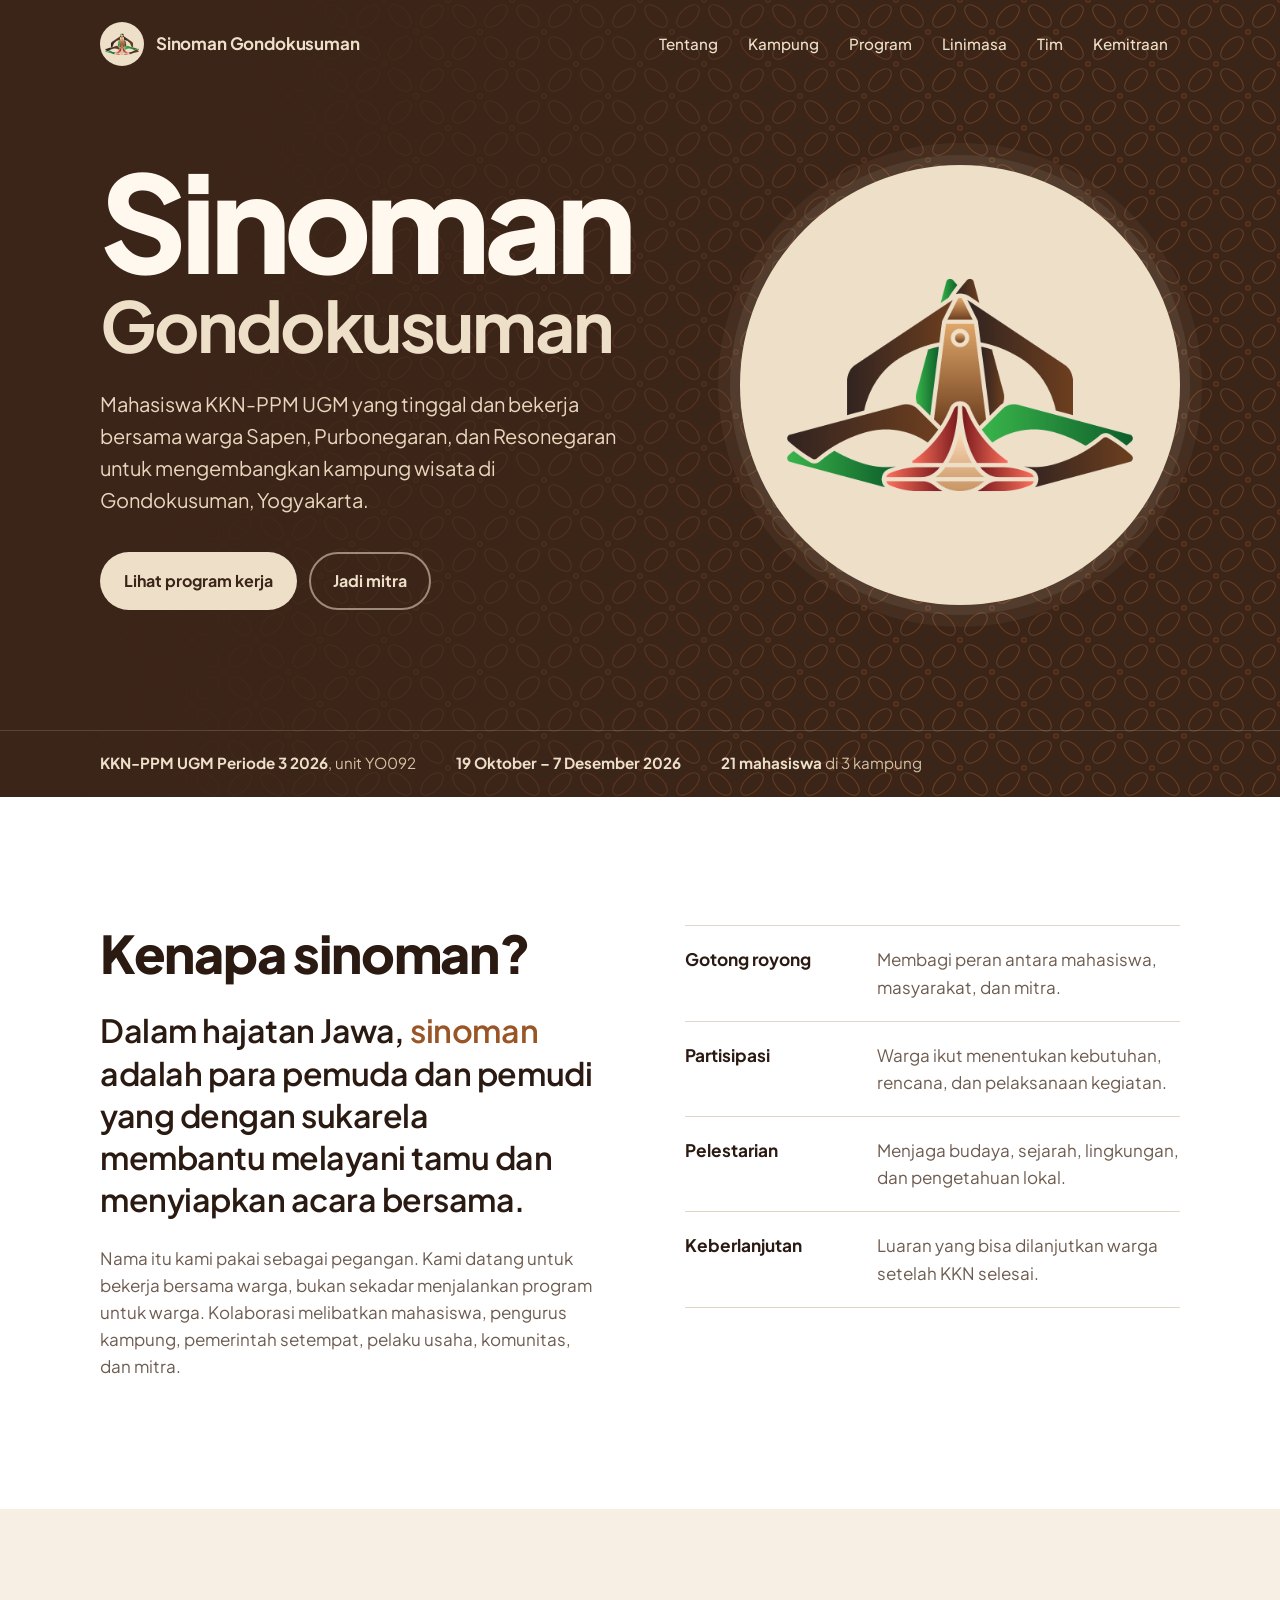
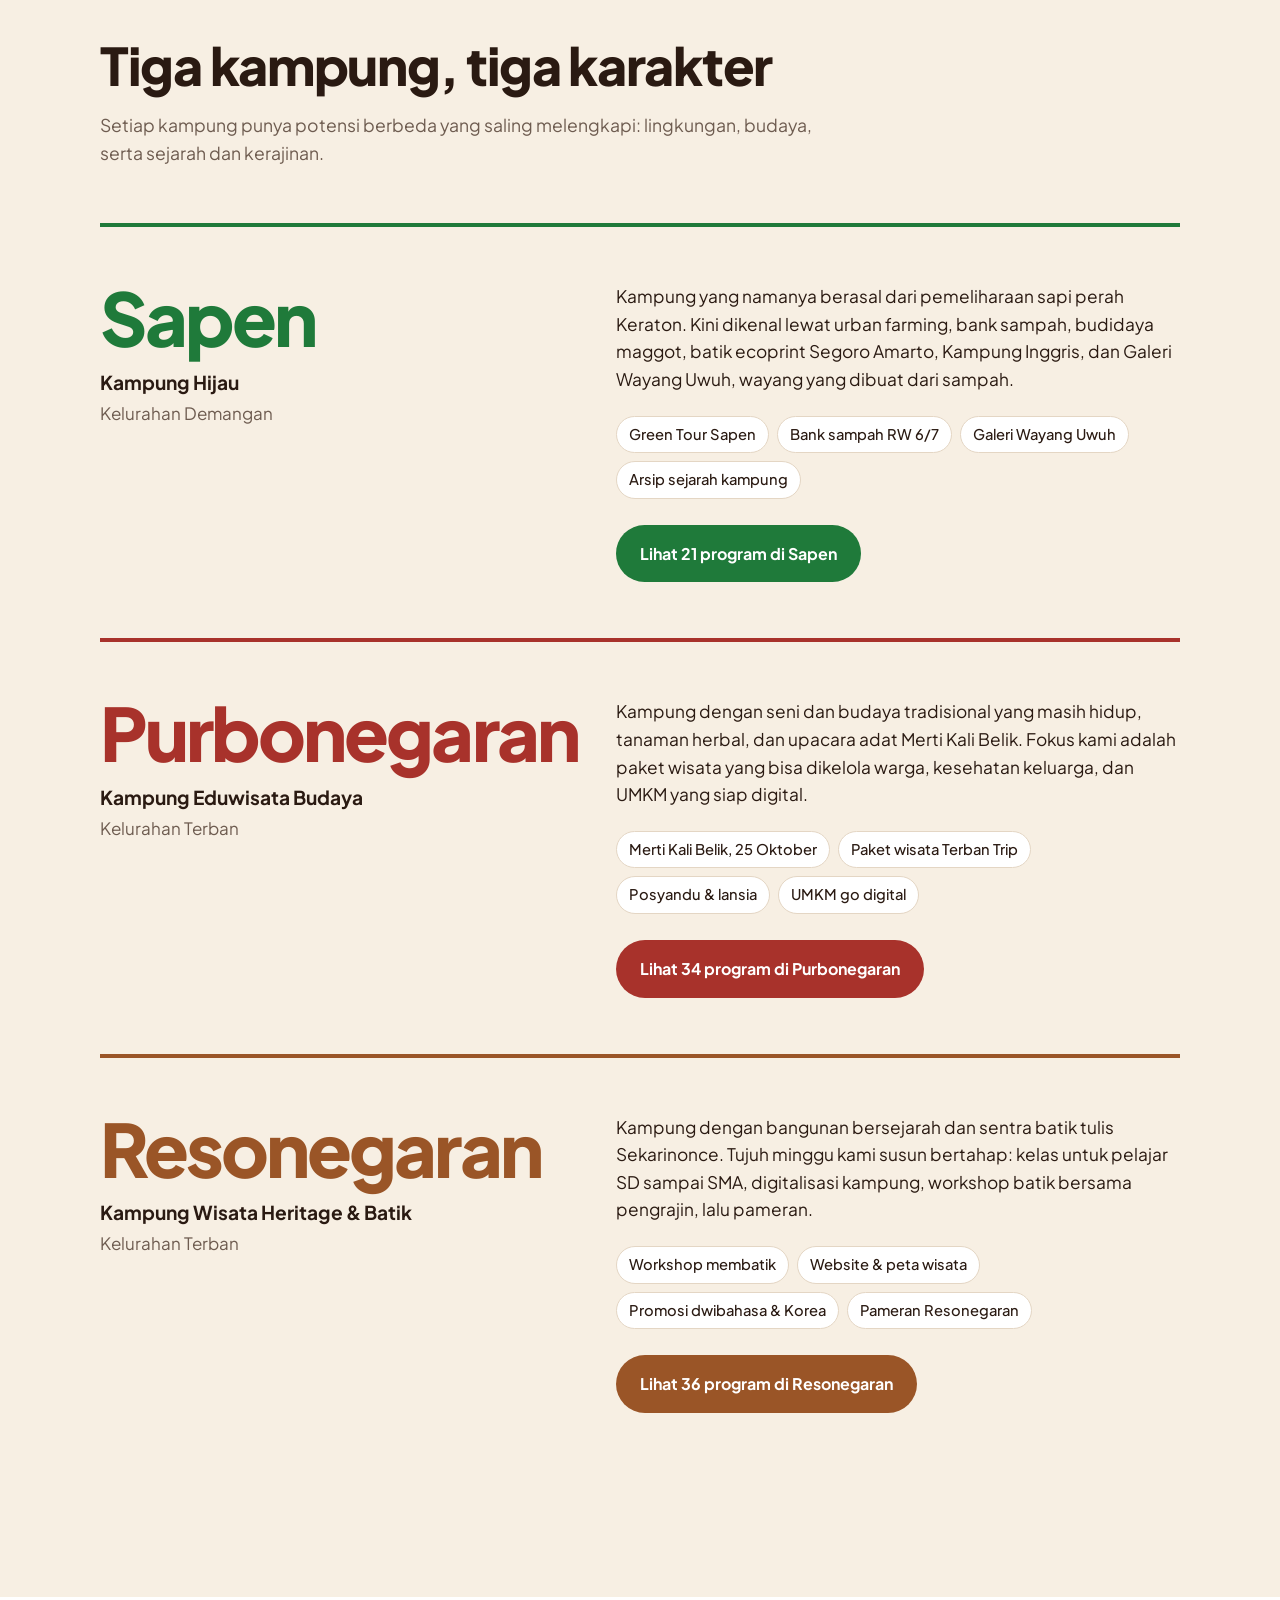
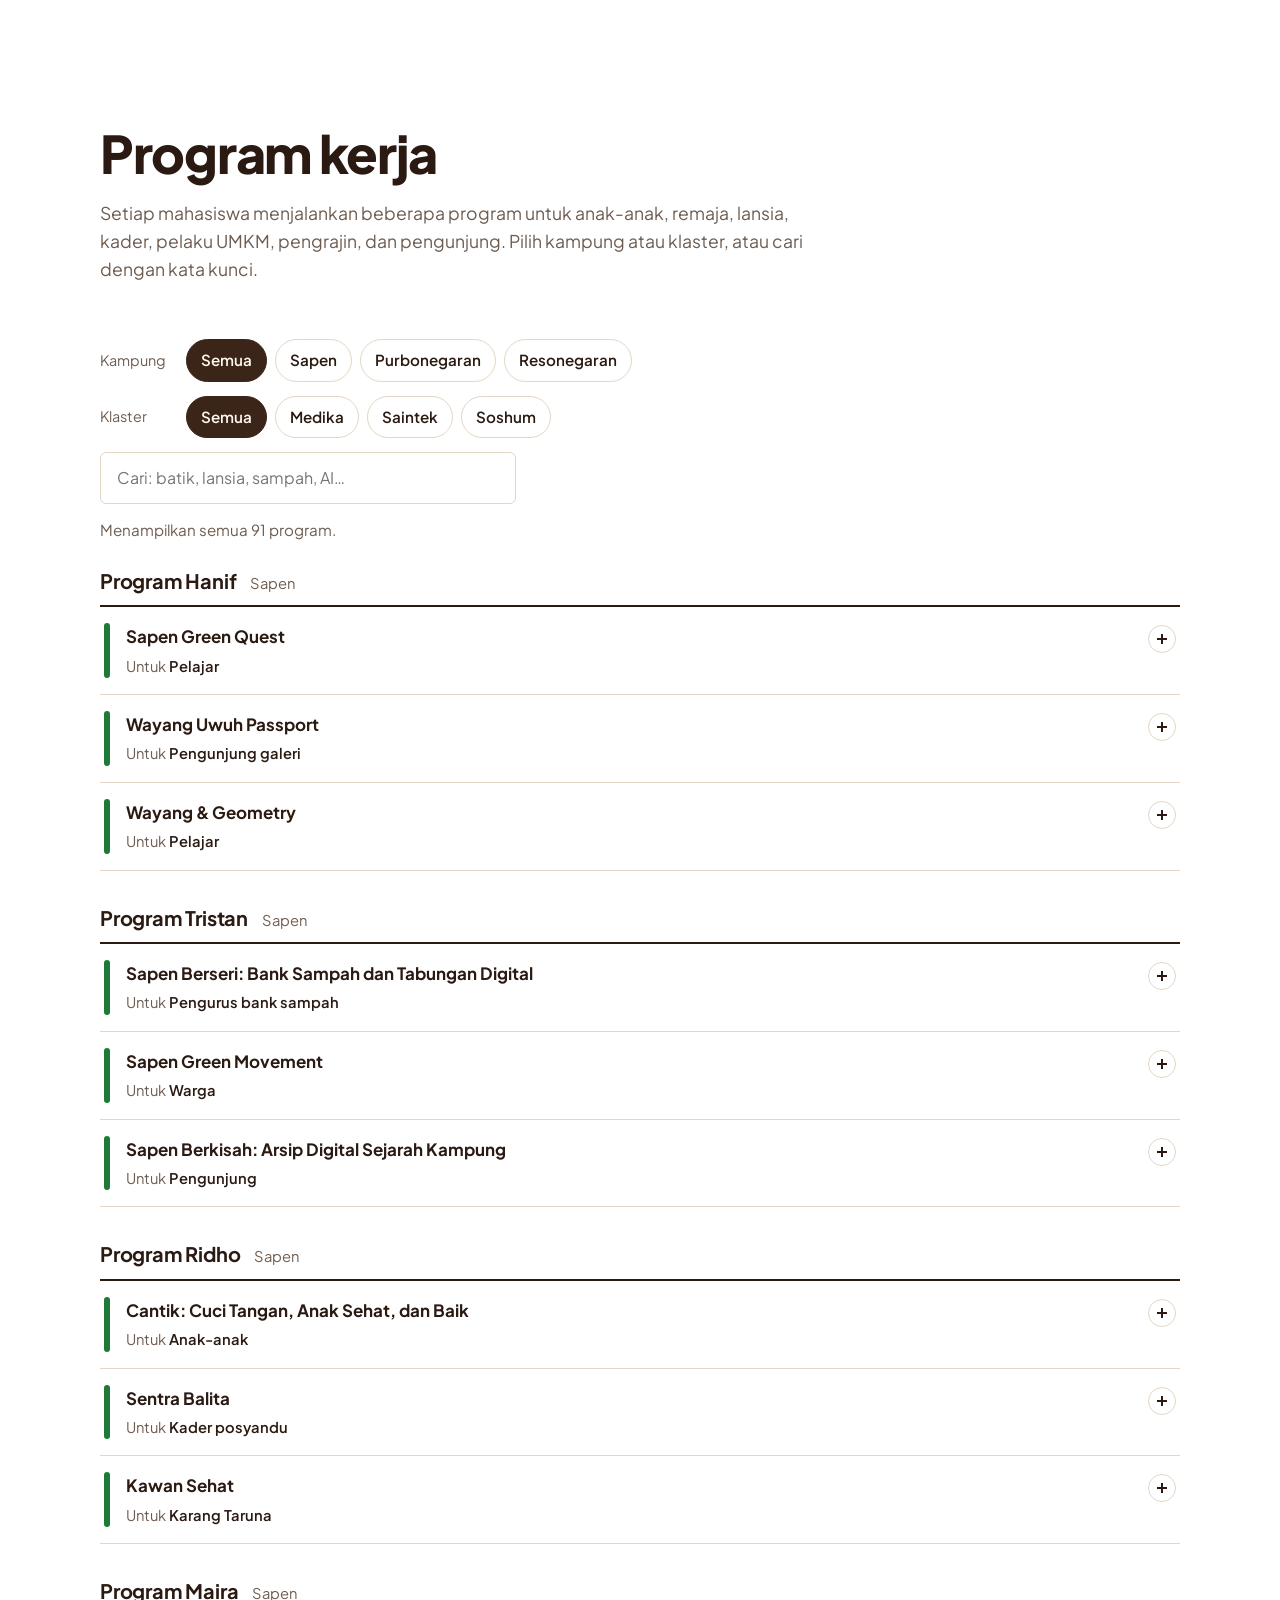
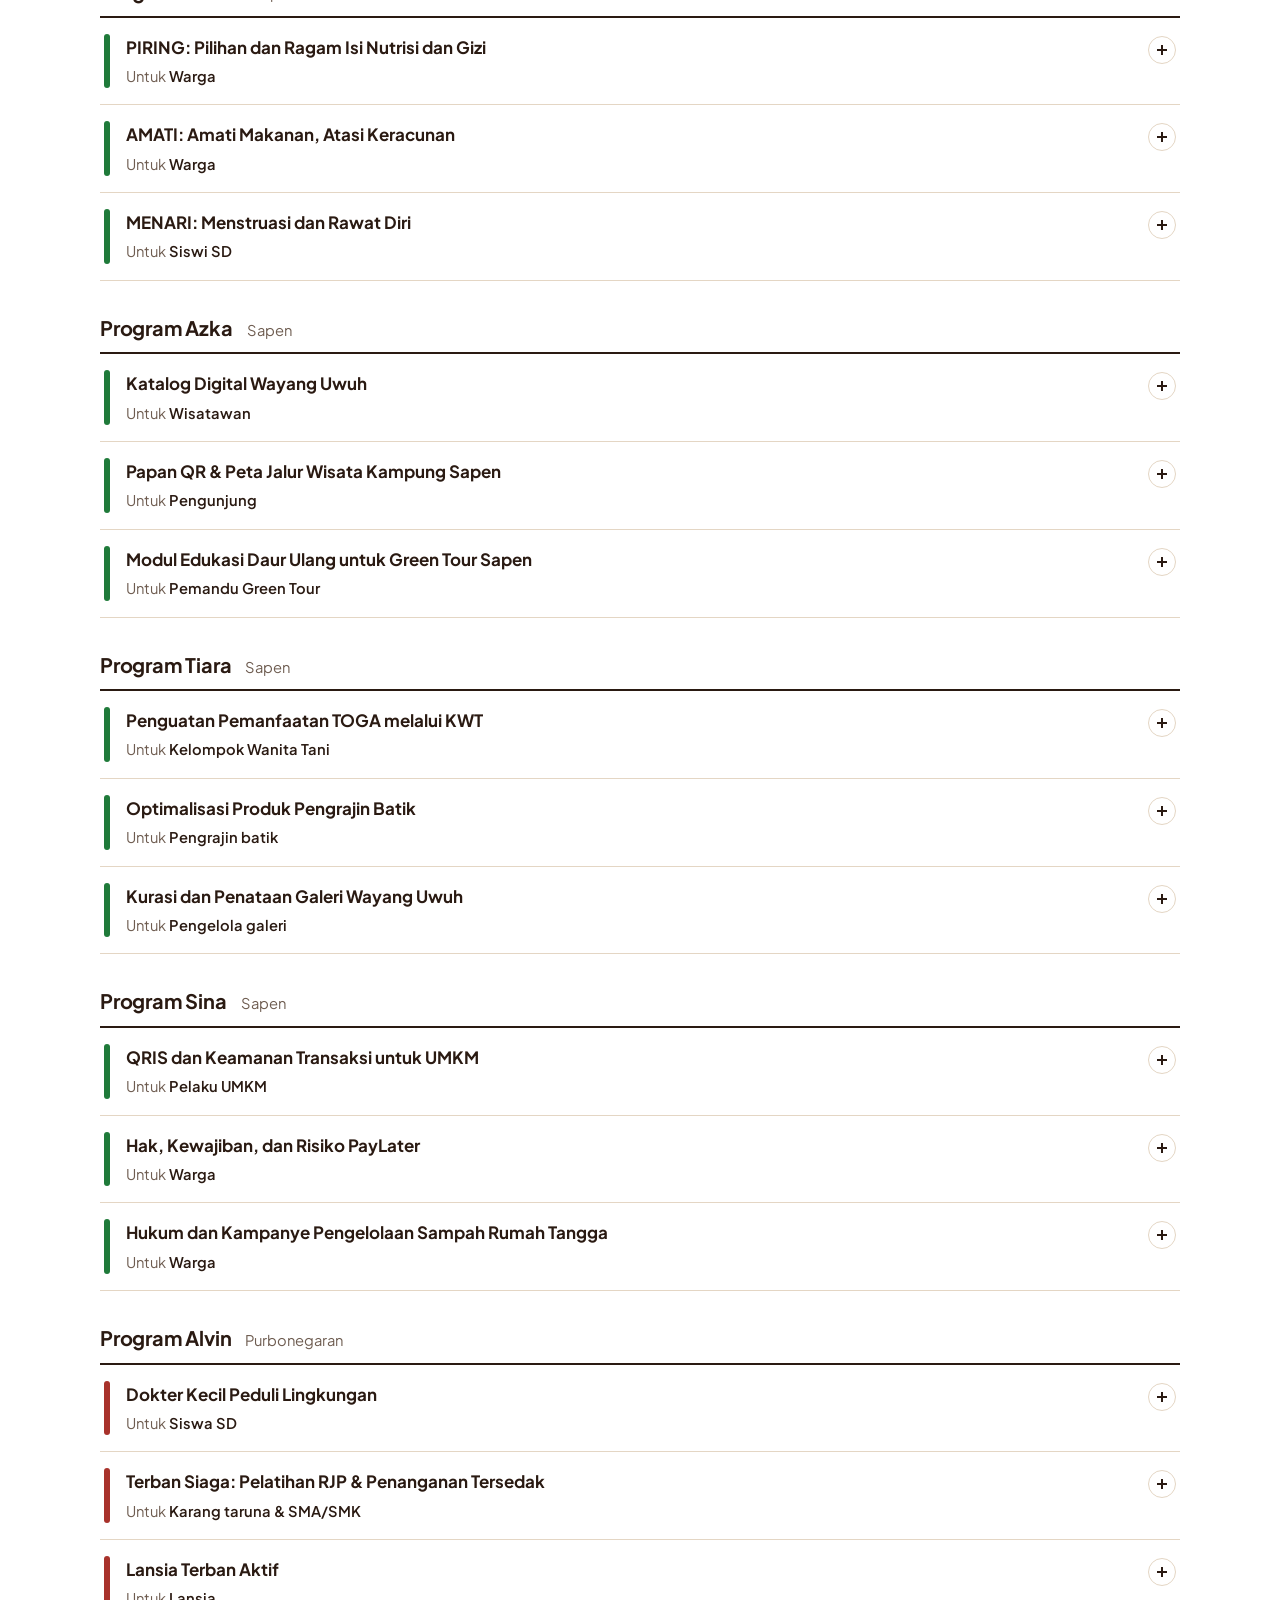
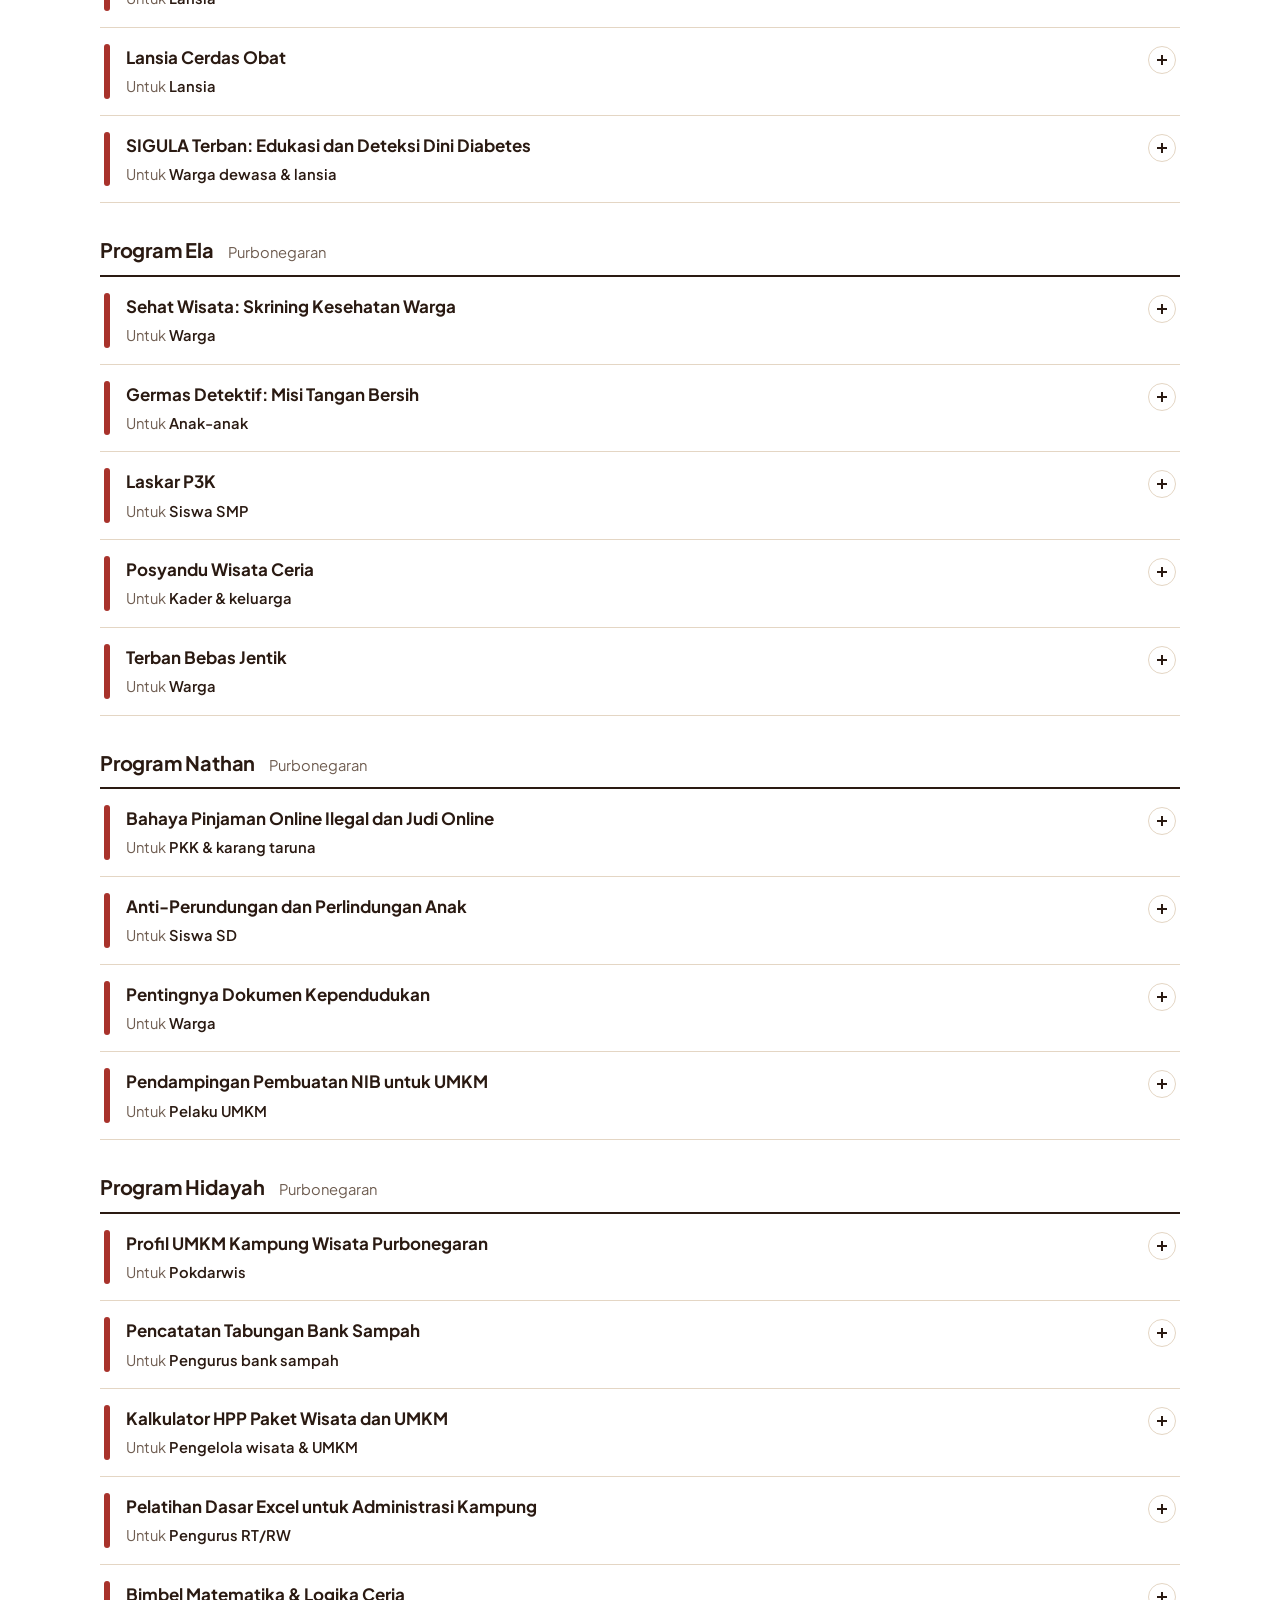
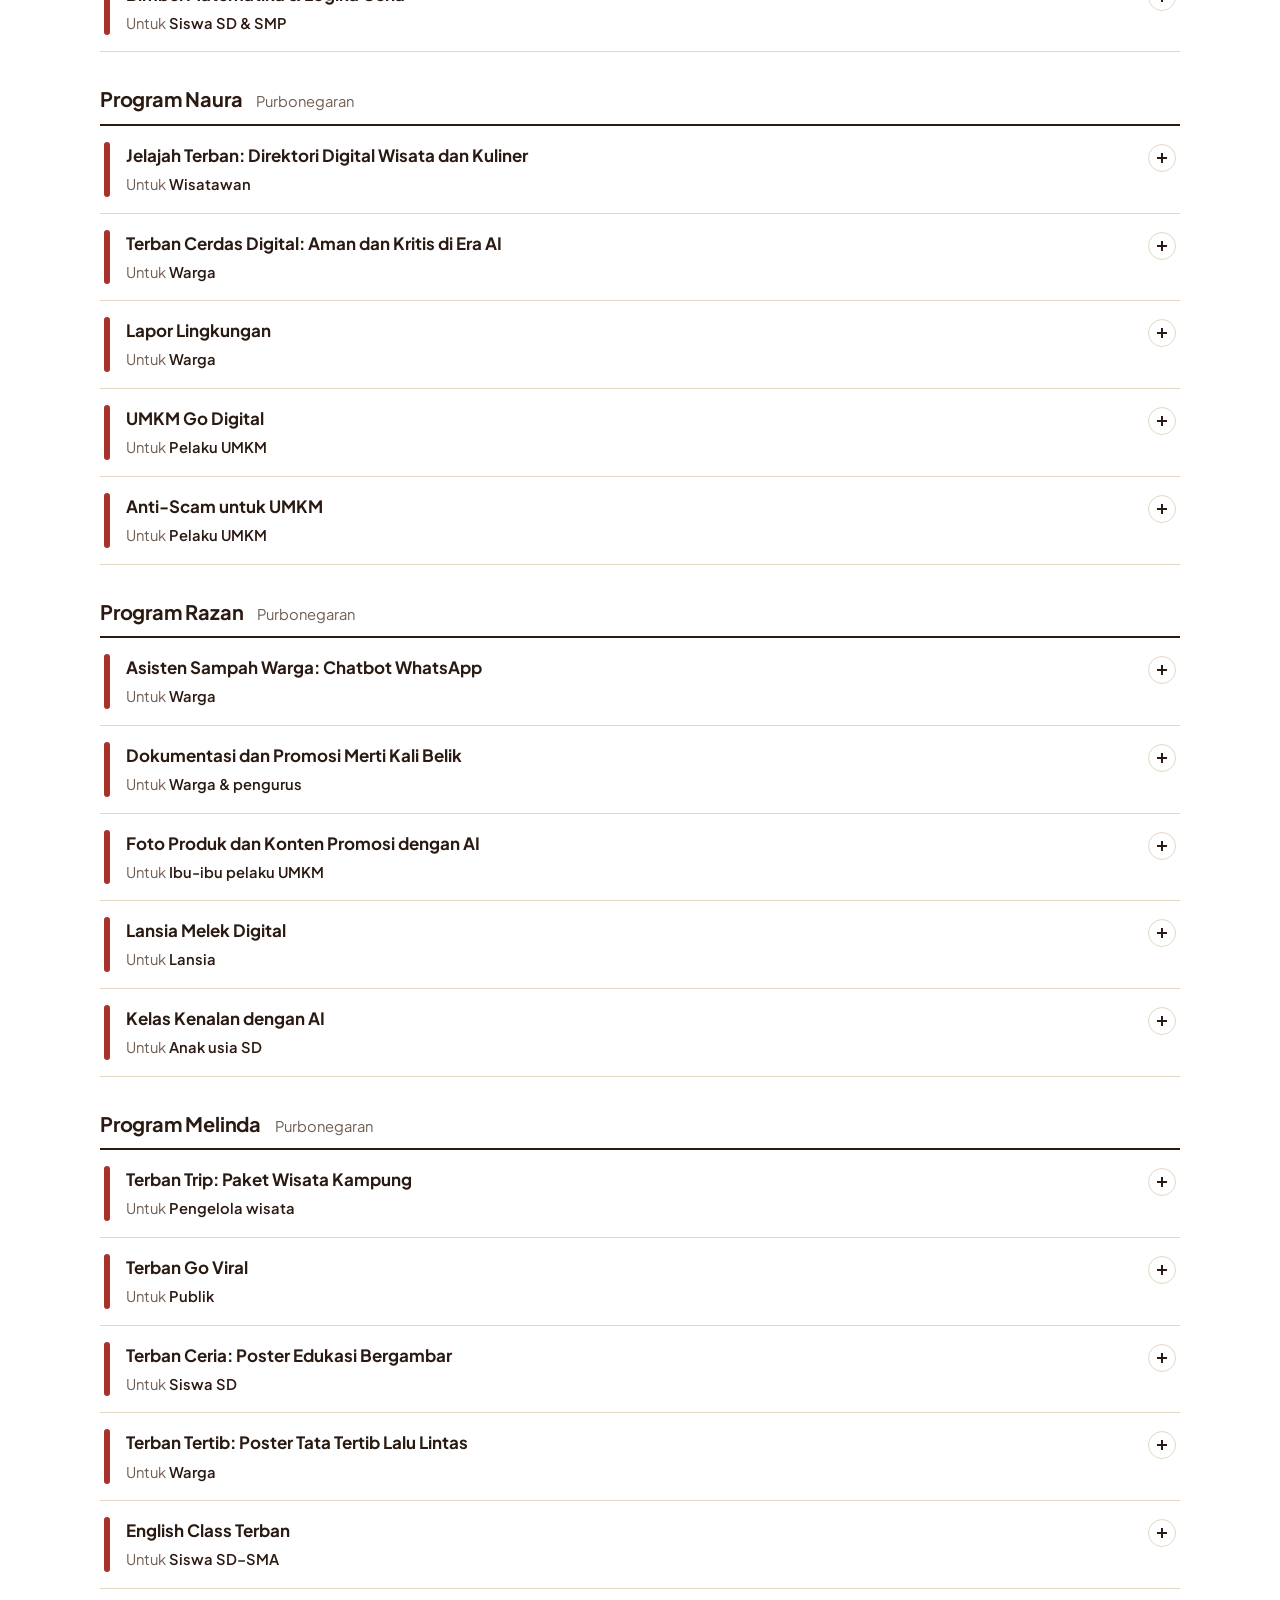
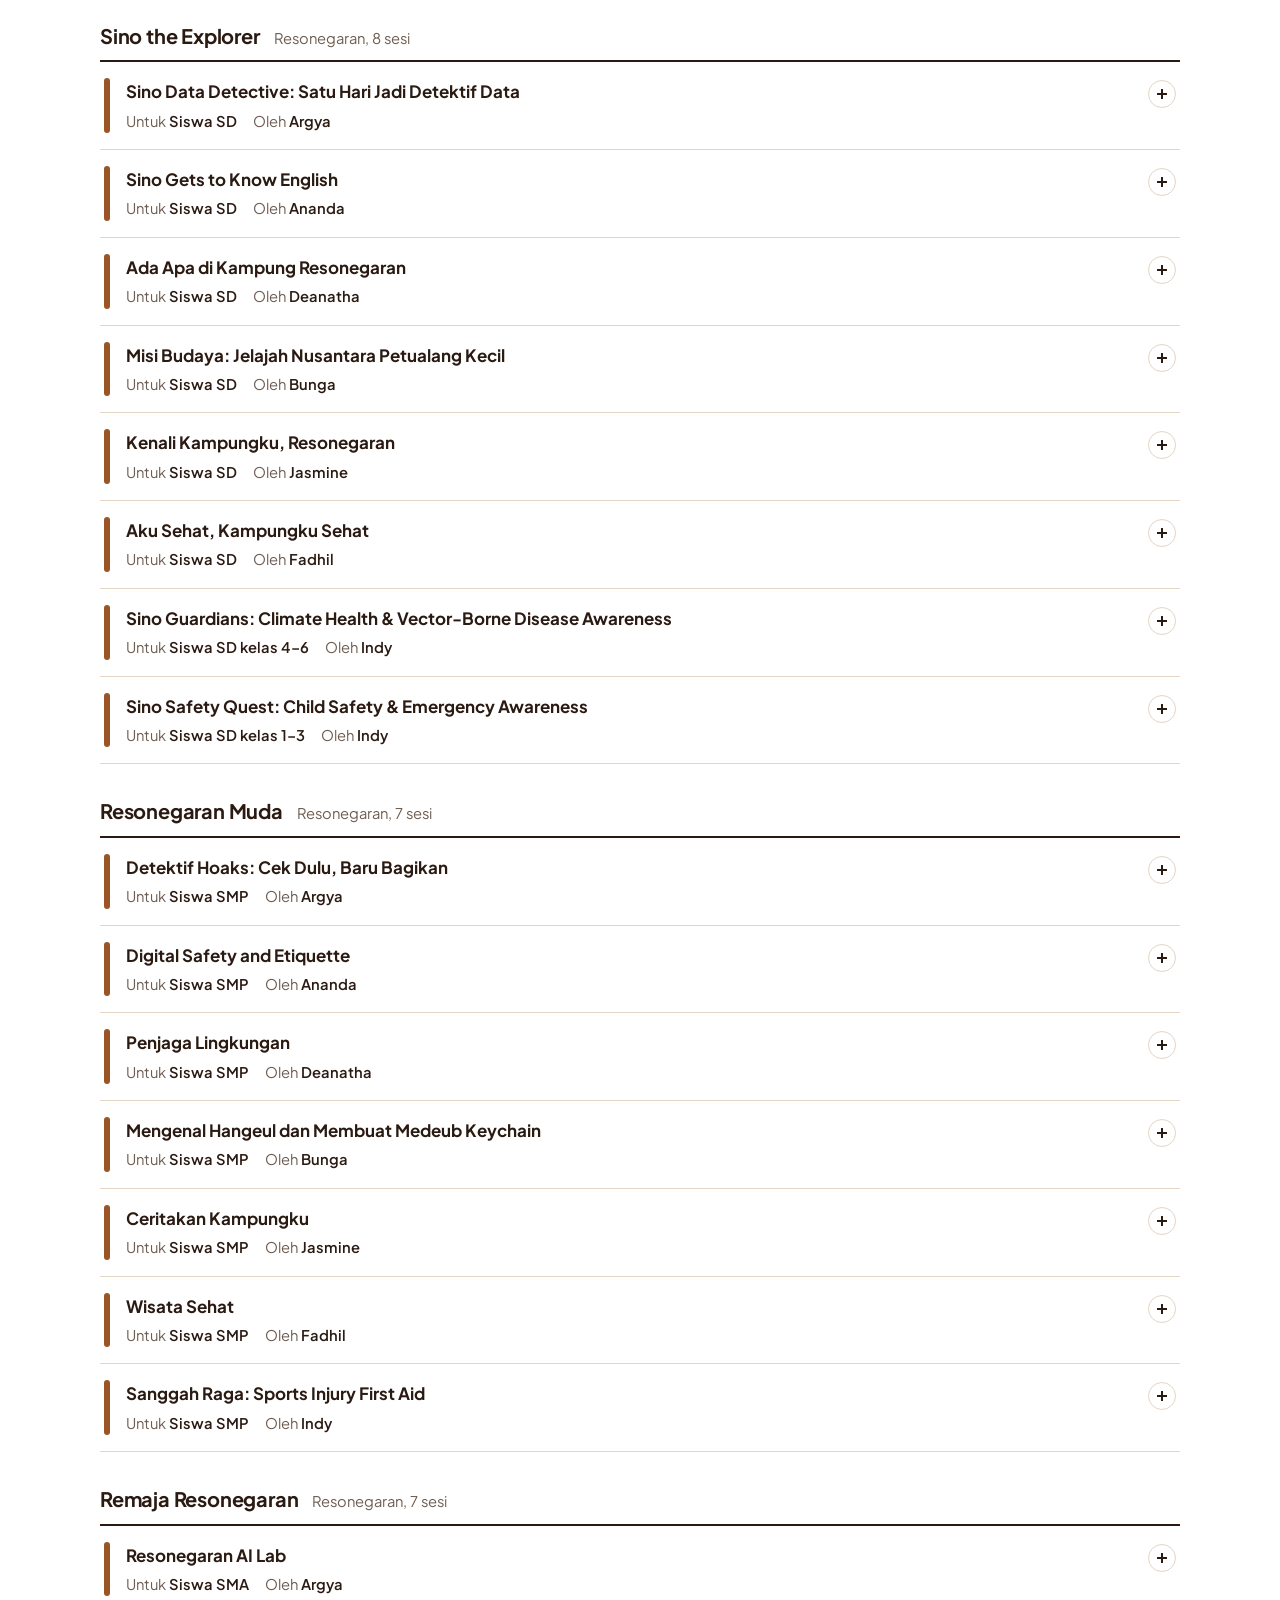
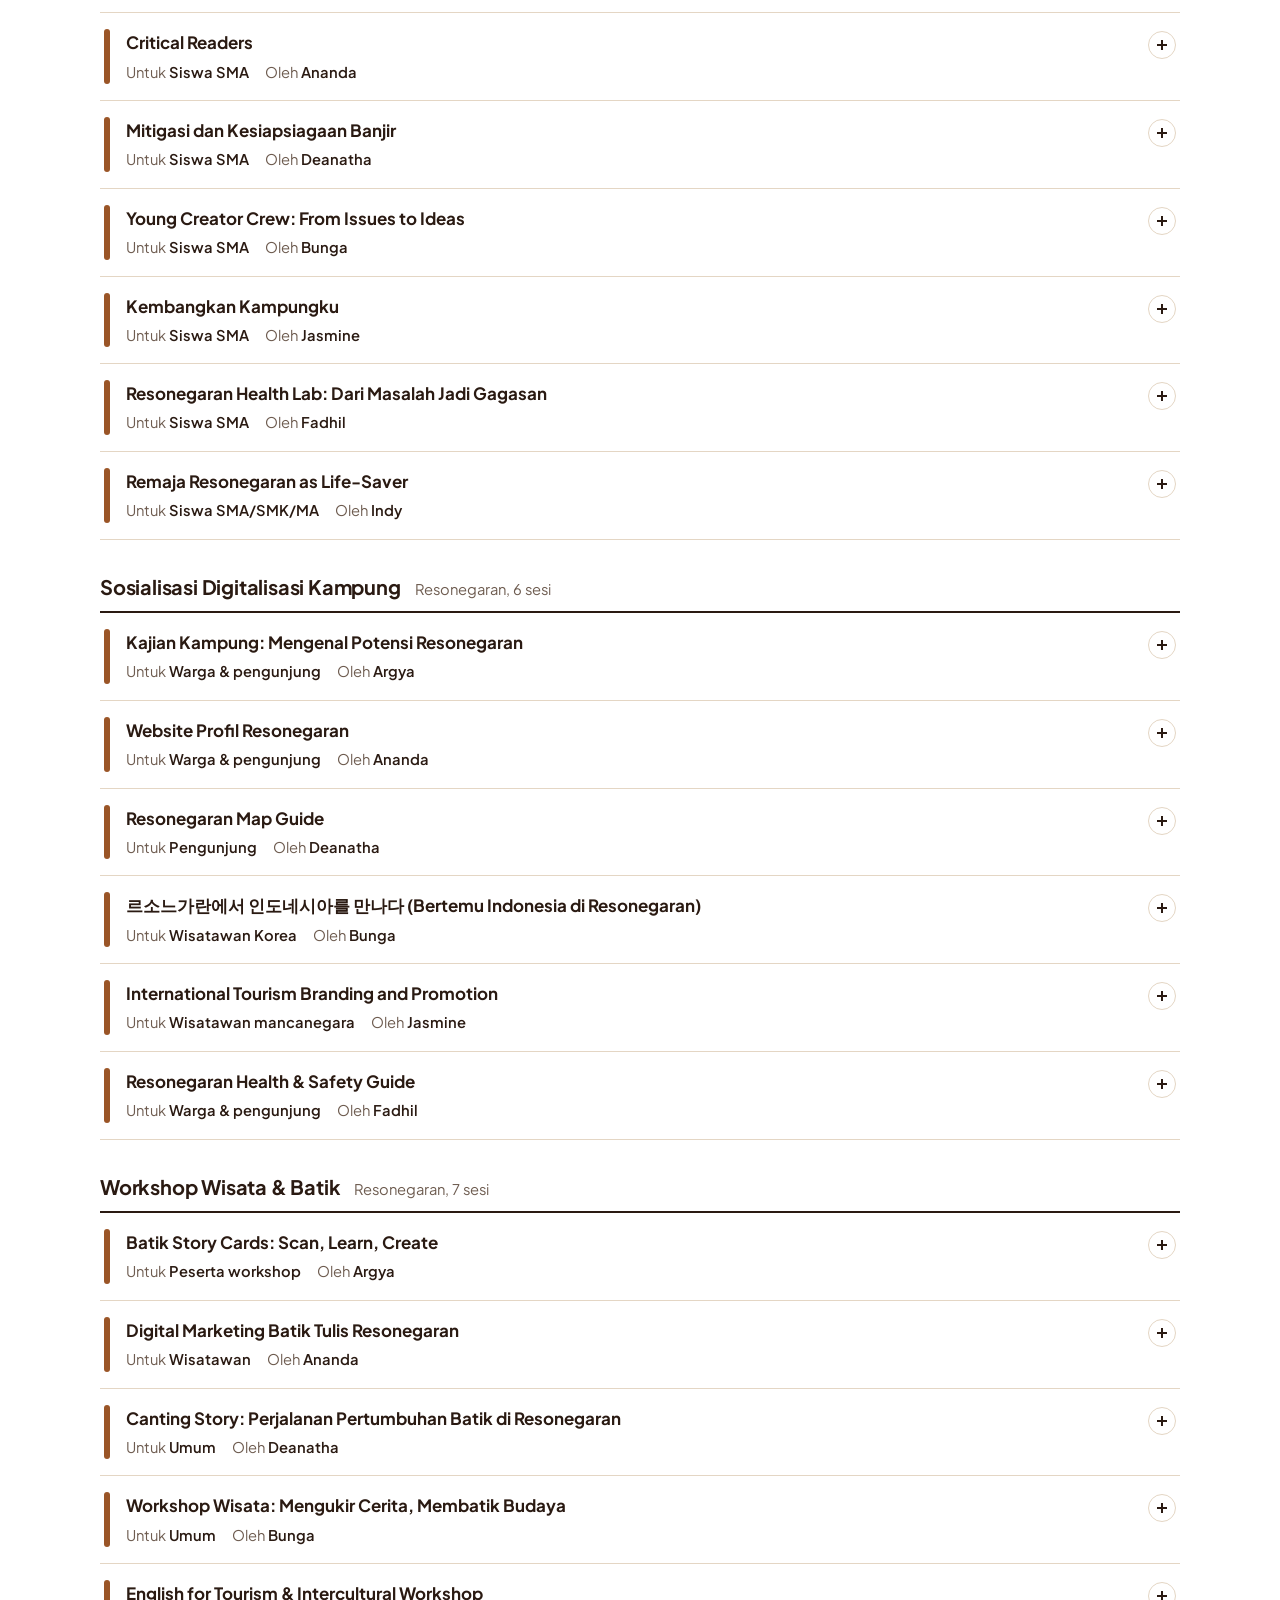
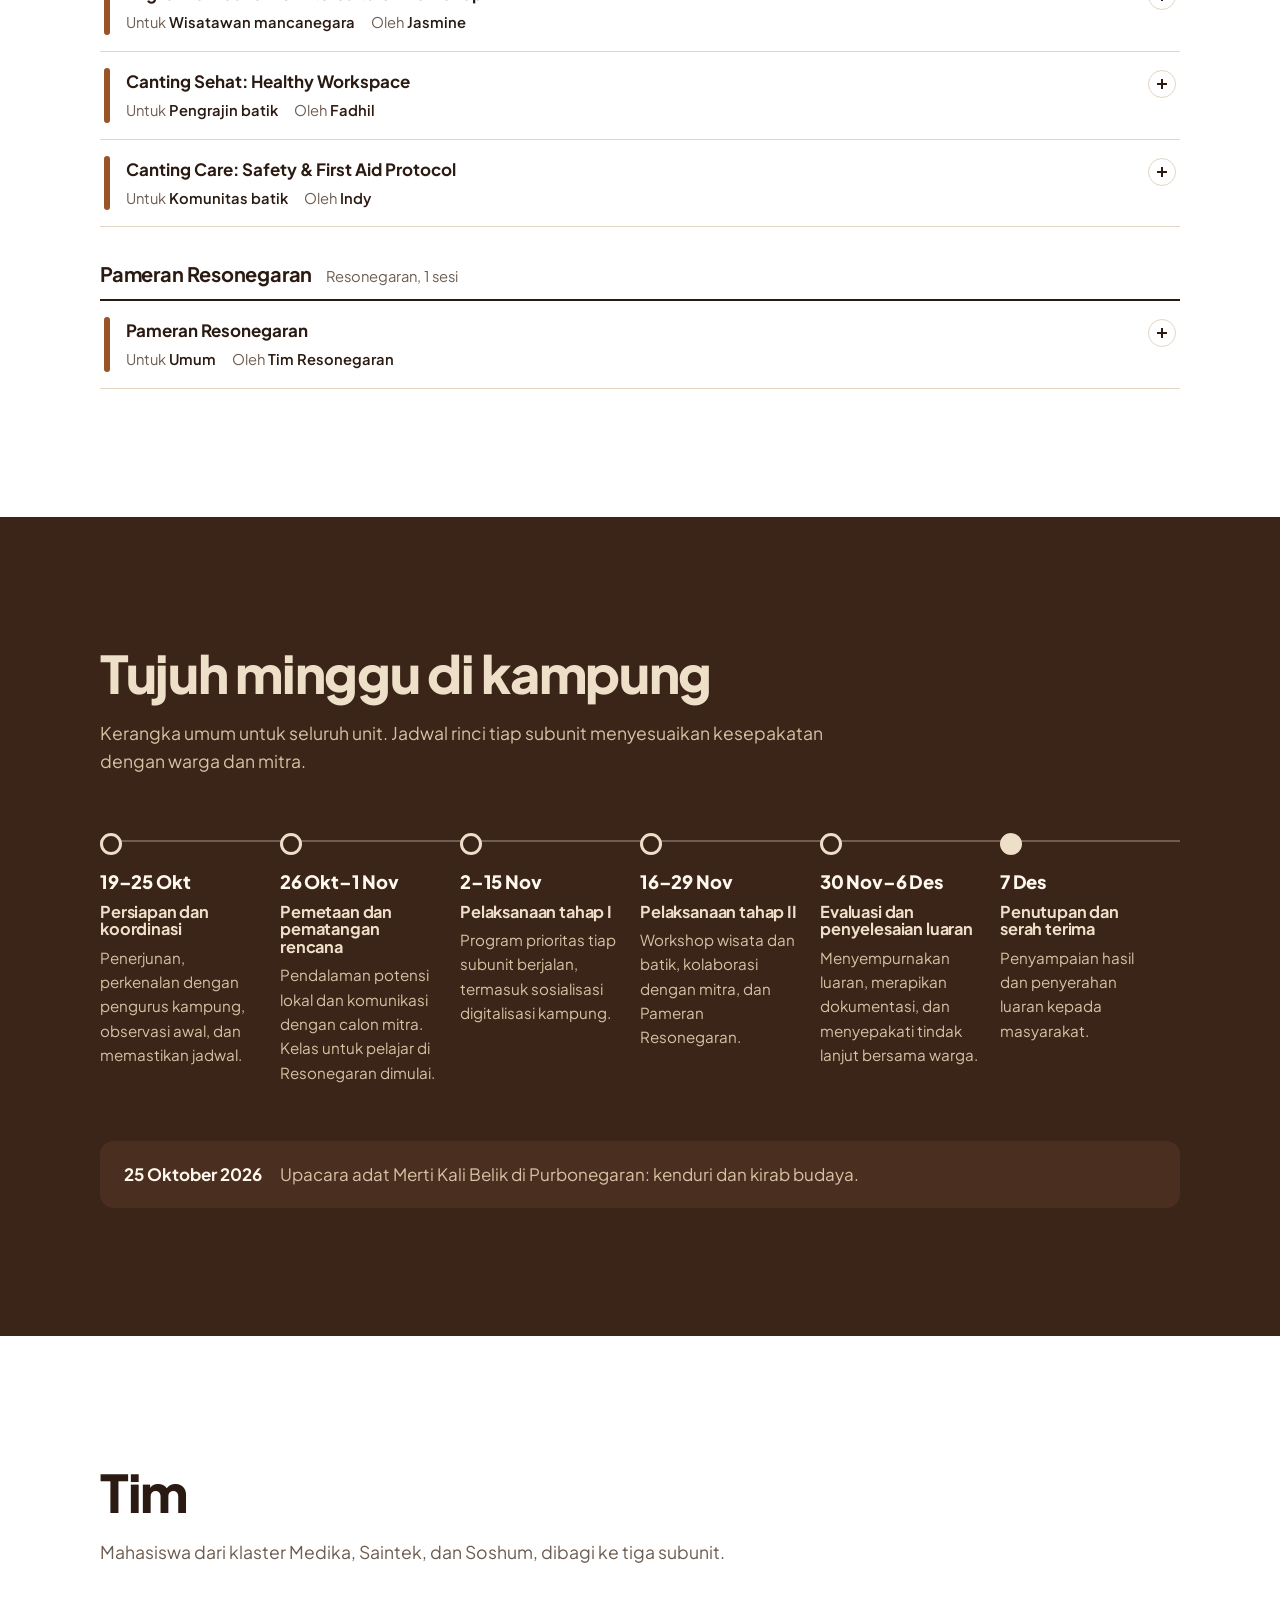
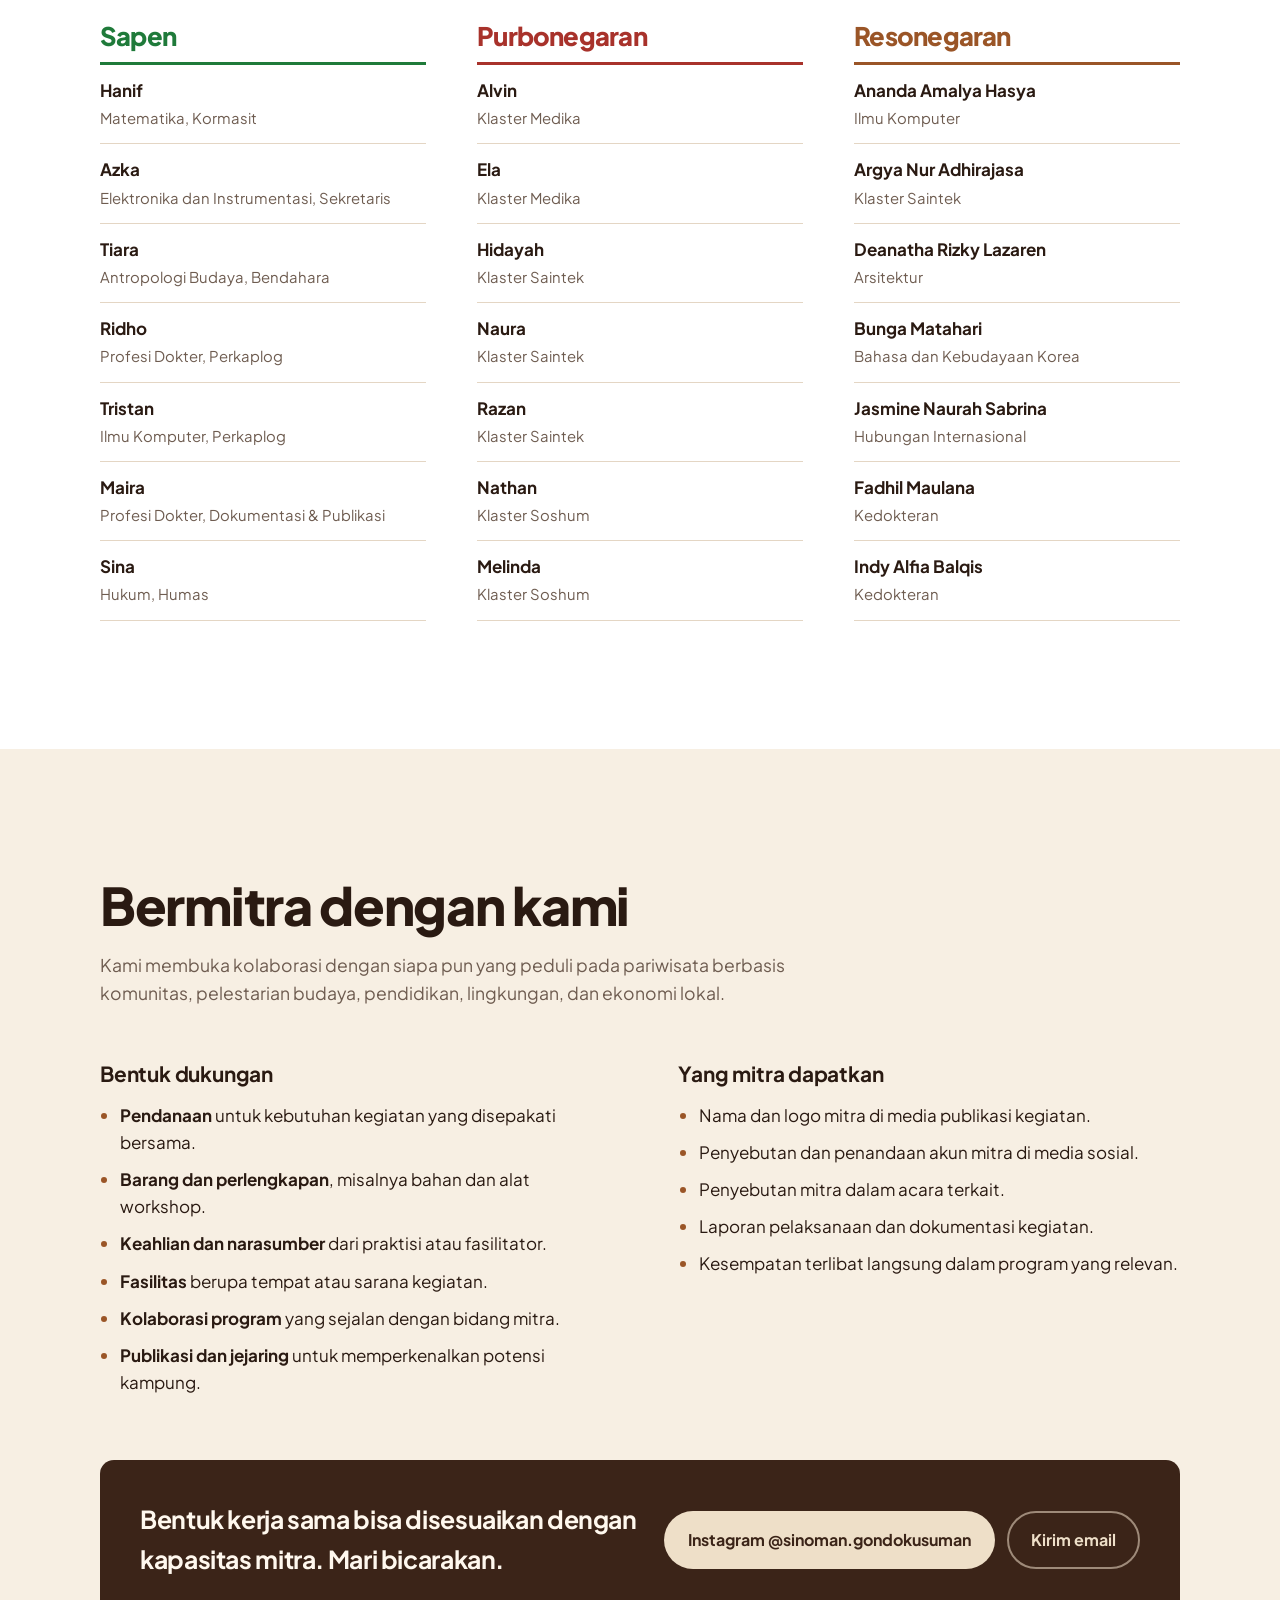
==== site/index.html @ 5da4a214 "Add Sinoman Gondokusuman website with GitHub Pages deploy Single-page site for KKN-PPM UGM Periode 3" ====
<!doctype html>
<html lang="id">
<head>
<meta charset="utf-8">
<meta name="viewport" content="width=device-width, initial-scale=1">
<title>Sinoman Gondokusuman</title>
<meta name="description" content="KKN-PPM UGM Periode 3 2026 (YO092) bersama warga Sapen, Purbonegaran, dan Resonegaran, Gondokusuman, Yogyakarta.">
<link rel="icon" type="image/png" href="assets/logo-mark.png">
<link rel="preconnect" href="https://fonts.googleapis.com">
<link rel="preconnect" href="https://fonts.gstatic.com" crossorigin>
<link href="https://fonts.googleapis.com/css2?family=Plus+Jakarta+Sans:ital,wght@0,400;0,500;0,600;0,700;0,800;1,400&display=swap" rel="stylesheet">
<style>
:root {
  --sogan: #3B2418;
  --sogan-2: #4A2F20;
  --tembaga: #9A5527;
  --daun: #1F7A3A;
  --sumba: #A8322B;
  --pasir: #EEDFC8;
  --pasir-2: #F7EFE3;
  --ink: #2A1A12;
  --muted: #6E5C50;
  --line: #E4D6C4;
  --page: #FFFFFF;

  --sapen: var(--daun);
  --purbonegaran: var(--sumba);
  --resonegaran: var(--tembaga);

  --wrap: 1160px;
  --gutter: clamp(16px, 4vw, 40px);
  --radius-sm: 6px;
  --radius-lg: 14px;
}

* { box-sizing: border-box; }
html { scroll-behavior: smooth; }
@media (prefers-reduced-motion: reduce) { html { scroll-behavior: auto; } }

body {
  margin: 0;
  background: var(--page);
  color: var(--ink);
  font-family: "Plus Jakarta Sans", system-ui, sans-serif;
  font-size: 17px;
  line-height: 1.6;
  -webkit-font-smoothing: antialiased;
}

img { max-width: 100%; height: auto; display: block; }
a { color: inherit; }
:focus-visible { outline: 3px solid var(--tembaga); outline-offset: 3px; border-radius: 4px; }

.wrap { max-width: var(--wrap); margin: 0 auto; padding: 0 var(--gutter); }

h1, h2, h3 { line-height: 1.08; letter-spacing: -0.025em; margin: 0; }
h2 { font-size: clamp(2rem, 4.4vw, 3.25rem); font-weight: 800; }
h3 { font-size: 1.3rem; font-weight: 700; letter-spacing: -0.01em; }
p { margin: 0; }

.section { padding: clamp(72px, 10vw, 128px) 0; }
.section-head { display: grid; gap: 18px; max-width: 46rem; margin-bottom: clamp(36px, 5vw, 56px); }
.section-head p { color: var(--muted); font-size: 1.1rem; }

/* ---------------- Hero ---------------- */
.hero {
  position: relative;
  background: var(--sogan);
  color: var(--pasir);
  overflow: hidden;
}
.kawung {
  position: absolute; inset: 0; width: 100%; height: 100%;
  color: var(--tembaga);
  opacity: .5;
  pointer-events: none;
  -webkit-mask-image: linear-gradient(100deg, transparent 15%, #000 70%);
          mask-image: linear-gradient(100deg, transparent 15%, #000 70%);
}
.nav {
  position: relative; z-index: 2;
  display: flex; align-items: center; justify-content: space-between; gap: 24px;
  padding-top: 22px; padding-bottom: 22px;
}
.brand { display: flex; align-items: center; gap: 12px; text-decoration: none; font-weight: 700; letter-spacing: -0.01em; }
.brand .disc { width: 44px; height: 44px; border-radius: 50%; background: var(--pasir); display: grid; place-items: center; flex: none; }
.brand .disc img { width: 34px; }
.nav ul { display: flex; gap: 6px; list-style: none; margin: 0; padding: 0; }
.nav ul a {
  display: block; padding: 8px 12px; border-radius: 999px;
  text-decoration: none; font-size: .95rem; font-weight: 500; color: var(--pasir);
}
.nav ul a:hover { background: rgba(238, 223, 200, .12); }

.hero-body {
  position: relative; z-index: 1;
  display: grid; grid-template-columns: 1.25fr 1fr; align-items: center; gap: 40px;
  padding-top: clamp(32px, 6vw, 72px); padding-bottom: clamp(72px, 10vw, 120px);
}
.hero h1 {
  font-size: clamp(3.4rem, 10.5vw, 8.6rem);
  font-weight: 800;
  letter-spacing: -0.045em;
  line-height: .9;
  color: #FFF8EE;
}
.hero h1 span { display: block; color: var(--pasir); font-weight: 700; font-size: .52em; letter-spacing: -0.035em; margin-top: .18em; }
.hero-lede { margin-top: 32px; max-width: 34rem; font-size: clamp(1.08rem, 1.6vw, 1.25rem); color: #E8D6BD; }
.hero-actions { display: flex; flex-wrap: wrap; gap: 12px; margin-top: 36px; }
.hero-mark {
  justify-self: end; width: min(100%, 440px); aspect-ratio: 1; border-radius: 50%;
  background: var(--pasir); display: grid; place-items: center;
  box-shadow: 0 0 0 10px rgba(238, 223, 200, .08), 0 0 0 22px rgba(238, 223, 200, .05);
}
.hero-mark img { width: 80%; }

.btn {
  display: inline-flex; align-items: center; justify-content: center;
  padding: 14px 22px; border-radius: 999px; border: 2px solid transparent;
  font: inherit; font-weight: 700; font-size: 1rem; text-decoration: none; cursor: pointer;
}
.btn-solid { background: var(--pasir); color: var(--sogan); }
.btn-solid:hover { background: #FFF8EE; }
.btn-ghost { border-color: rgba(238, 223, 200, .55); color: var(--pasir); }
.btn-ghost:hover { border-color: var(--pasir); }

.hero-foot {
  position: relative; z-index: 1;
  border-top: 1px solid rgba(238, 223, 200, .18);
}
.hero-foot .wrap { display: flex; flex-wrap: wrap; gap: 8px 40px; padding-top: 20px; padding-bottom: 22px; font-size: .95rem; color: #D6C1A4; }
.hero-foot strong { color: var(--pasir); font-weight: 700; }

@media (prefers-reduced-motion: no-preference) {
  .kawung { animation: kawung-in 1.6s ease-out both; }
  .hero h1, .hero-lede, .hero-actions { animation: rise .9s cubic-bezier(.2,.7,.2,1) both; }
  .hero-lede { animation-delay: .12s; }
  .hero-actions { animation-delay: .22s; }
  .hero-mark { animation: rise 1.1s .15s cubic-bezier(.2,.7,.2,1) both; }
}
@keyframes kawung-in { from { opacity: 0; } to { opacity: .5; } }
@keyframes rise { from { opacity: 0; transform: translateY(18px); } to { opacity: 1; transform: none; } }

/* ---------------- Sinoman ---------------- */
.sinoman { display: grid; grid-template-columns: 1fr 1fr; gap: clamp(40px, 7vw, 96px); align-items: start; }
.sinoman blockquote {
  margin: 0;
  font-size: clamp(1.45rem, 2.6vw, 2rem); line-height: 1.32; font-weight: 600; letter-spacing: -0.015em;
}
.sinoman blockquote em { font-style: normal; color: var(--tembaga); }
.sinoman .note { margin-top: 24px; color: var(--muted); max-width: 36rem; }
.values { list-style: none; margin: 0; padding: 0; display: grid; gap: 0; border-top: 1px solid var(--line); }
.values li { display: grid; grid-template-columns: 11rem 1fr; gap: 16px; padding: 20px 0; border-bottom: 1px solid var(--line); }
.values b { font-weight: 700; font-size: 1.08rem; }
.values span { color: var(--muted); }

/* ---------------- Kampung ---------------- */
.kampung-section { background: var(--pasir-2); }
.kampung { display: grid; gap: 0; }
.kampung article {
  --c: var(--tembaga);
  display: grid; grid-template-columns: minmax(0, 1fr) minmax(0, 1.25fr); gap: clamp(24px, 5vw, 72px);
  padding: clamp(36px, 5vw, 56px) 0;
  border-top: 4px solid var(--c);
}
.kampung article[data-s="sapen"] { --c: var(--sapen); }
.kampung article[data-s="purbonegaran"] { --c: var(--purbonegaran); }
.kampung article[data-s="resonegaran"] { --c: var(--resonegaran); }
.kampung h3 { font-size: clamp(2.6rem, 6vw, 4.6rem); font-weight: 800; letter-spacing: -0.04em; color: var(--c); line-height: .95; }
.kampung .theme { margin-top: 14px; font-size: 1.2rem; font-weight: 700; }
.kampung .where { color: var(--muted); margin-top: 2px; }
.kampung .lead { font-size: 1.08rem; }
.focus { display: flex; flex-wrap: wrap; gap: 8px; list-style: none; margin: 22px 0 0; padding: 0; }
.focus li { padding: 6px 12px; border-radius: 999px; background: #fff; border: 1px solid var(--line); font-size: .92rem; font-weight: 500; }
.kampung .to-programs {
  margin-top: 26px; background: var(--c); color: #fff;
}
.kampung .to-programs:hover { filter: brightness(1.1); }

/* ---------------- Program explorer ---------------- */
.toolbar { display: grid; gap: 14px; margin-bottom: 28px; }
.filter-row { display: flex; flex-wrap: wrap; align-items: center; gap: 8px; }
.filter-row > span { font-size: .9rem; color: var(--muted); margin-right: 6px; min-width: 4.5rem; }
.chip {
  font: inherit; font-size: .95rem; font-weight: 600;
  padding: 8px 14px; border-radius: 999px; cursor: pointer;
  border: 1.5px solid var(--line); background: #fff; color: var(--ink);
}
.chip:hover { border-color: var(--muted); }
.chip[aria-pressed="true"] { background: var(--sogan); border-color: var(--sogan); color: #FFF8EE; }
.chip[data-s="sapen"][aria-pressed="true"] { background: var(--sapen); border-color: var(--sapen); }
.chip[data-s="purbonegaran"][aria-pressed="true"] { background: var(--purbonegaran); border-color: var(--purbonegaran); }
.chip[data-s="resonegaran"][aria-pressed="true"] { background: var(--resonegaran); border-color: var(--resonegaran); }
.search { position: relative; max-width: 26rem; }
.search input {
  width: 100%; font: inherit; font-size: 1rem;
  padding: 12px 16px; border-radius: var(--radius-sm); border: 1.5px solid var(--line); background: #fff; color: var(--ink);
}
.search input:focus { outline: none; border-color: var(--sogan); box-shadow: 0 0 0 3px rgba(154, 85, 39, .25); }
.count { color: var(--muted); font-size: .95rem; }

.group { margin-top: 36px; }
.group:first-child { margin-top: 0; }
.group-head { display: flex; align-items: baseline; flex-wrap: wrap; gap: 4px 14px; padding-bottom: 10px; border-bottom: 2px solid var(--ink); }
.group-head h3 { font-size: 1.25rem; }
.group-head small { color: var(--muted); font-size: .92rem; }

.prog { border-bottom: 1px solid var(--line); }
.prog summary {
  list-style: none; cursor: pointer;
  display: grid; grid-template-columns: 6px minmax(0, 1fr) auto; gap: 16px; align-items: start;
  padding: 16px 4px;
}
.prog summary::-webkit-details-marker { display: none; }
.prog summary:hover .p-title { text-decoration: underline; text-underline-offset: 3px; text-decoration-thickness: 1px; }
.tick { width: 6px; height: 100%; min-height: 2.6em; border-radius: 3px; background: var(--c, var(--tembaga)); }
.prog[data-s="sapen"] { --c: var(--sapen); }
.prog[data-s="purbonegaran"] { --c: var(--purbonegaran); }
.prog[data-s="resonegaran"] { --c: var(--resonegaran); }
.p-title { font-weight: 700; font-size: 1.06rem; line-height: 1.35; }
.p-meta { display: flex; flex-wrap: wrap; gap: 4px 16px; margin-top: 4px; font-size: .92rem; color: var(--muted); }
.p-meta b { color: var(--ink); font-weight: 600; }
.plus { width: 28px; height: 28px; border-radius: 50%; border: 1.5px solid var(--line); display: grid; place-items: center; margin-top: 2px; transition: transform .2s ease; }
.plus::before { content: ""; width: 10px; height: 10px; background:
  linear-gradient(currentColor, currentColor) center / 100% 2px no-repeat,
  linear-gradient(currentColor, currentColor) center / 2px 100% no-repeat; }
.prog[open] .plus { transform: rotate(45deg); }
.prog .p-body { padding: 0 4px 20px 26px; max-width: 46rem; }
.prog .p-body p { color: var(--ink); }
.prog .p-body .klaster { margin-top: 10px; font-size: .9rem; color: var(--muted); }
.empty { padding: 32px 0; color: var(--muted); }
.empty button { font: inherit; color: var(--ink); font-weight: 700; background: none; border: 0; padding: 0; text-decoration: underline; cursor: pointer; }

/* ---------------- Linimasa ---------------- */
.linimasa-section { background: var(--sogan); color: var(--pasir); }
.linimasa-section .section-head p { color: #D6C1A4; }
.timeline { list-style: none; margin: 0; padding: 0; display: grid; grid-template-columns: repeat(6, minmax(0, 1fr)); gap: 0; position: relative; }
.timeline::before { content: ""; position: absolute; left: 0; right: 0; top: 9px; height: 2px; background: rgba(238, 223, 200, .3); }
.timeline li { position: relative; padding: 36px 20px 0 0; }
.timeline li::before { content: ""; position: absolute; top: 2px; left: 0; width: 16px; height: 16px; border-radius: 50%; background: var(--sogan); border: 3px solid var(--pasir); }
.timeline li:last-child::before { background: var(--pasir); }
.timeline time { display: block; font-weight: 800; font-size: 1.15rem; color: #FFF8EE; letter-spacing: -0.01em; }
.timeline h3 { margin-top: 6px; font-size: 1.02rem; font-weight: 700; color: var(--pasir); }
.timeline p { margin-top: 8px; font-size: .95rem; color: #D6C1A4; }
.event {
  margin-top: 56px; display: flex; flex-wrap: wrap; align-items: baseline; gap: 6px 18px;
  padding: 20px 24px; border-radius: var(--radius-lg); background: var(--sogan-2);
}
.event strong { color: #FFF8EE; }
.event span { color: #D6C1A4; }

/* ---------------- Tim ---------------- */
.team { display: grid; grid-template-columns: repeat(3, minmax(0, 1fr)); gap: clamp(28px, 4vw, 56px); }
.team section { --c: var(--tembaga); }
.team section[data-s="sapen"] { --c: var(--sapen); }
.team section[data-s="purbonegaran"] { --c: var(--purbonegaran); }
.team section[data-s="resonegaran"] { --c: var(--resonegaran); }
.team h3 { color: var(--c); font-size: 1.6rem; font-weight: 800; letter-spacing: -0.03em; padding-bottom: 12px; border-bottom: 3px solid var(--c); }
.team ul { list-style: none; margin: 0; padding: 0; }
.team li { padding: 12px 0; border-bottom: 1px solid var(--line); }
.team li b { display: block; font-weight: 700; }
.team li span { font-size: .93rem; color: var(--muted); }

/* ---------------- Kemitraan ---------------- */
.kemitraan-section { background: var(--pasir-2); }
.partner { display: grid; grid-template-columns: 1fr 1fr; gap: clamp(32px, 6vw, 80px); }
.partner h3 { margin-bottom: 16px; }
.partner ul { margin: 0; padding-left: 1.2em; display: grid; gap: 10px; }
.partner li::marker { color: var(--tembaga); }
.partner li b { font-weight: 700; }
.contact {
  margin-top: clamp(40px, 6vw, 64px);
  display: grid; grid-template-columns: 1fr auto; align-items: center; gap: 24px;
  padding: clamp(24px, 4vw, 40px); border-radius: var(--radius-lg);
  background: var(--sogan); color: var(--pasir);
}
.contact p { font-size: clamp(1.2rem, 2.2vw, 1.55rem); font-weight: 700; letter-spacing: -0.015em; color: #FFF8EE; max-width: 32rem; }
.contact .links { display: flex; flex-wrap: wrap; gap: 12px; }

/* ---------------- Footer ---------------- */
footer { background: var(--sogan); color: #D6C1A4; border-top: 1px solid rgba(238, 223, 200, .18); }
footer .wrap { display: flex; flex-wrap: wrap; align-items: center; justify-content: space-between; gap: 20px; padding-top: 32px; padding-bottom: 40px; font-size: .95rem; }
footer .brand { color: var(--pasir); }
footer em { font-style: italic; }

/* ---------------- Responsive ---------------- */
@media (max-width: 960px) {
  .nav ul { display: none; }
  .hero-body { grid-template-columns: 1fr; }
  .hero-mark { justify-self: start; width: min(56%, 260px); order: -1; }
  .sinoman, .partner { grid-template-columns: 1fr; }
  .kampung article { grid-template-columns: 1fr; }
  .team { grid-template-columns: 1fr; }
  .timeline { grid-template-columns: 1fr; }
  .timeline::before { left: 7px; right: auto; top: 0; bottom: 0; width: 2px; height: auto; }
  .timeline li { padding: 0 0 28px 40px; }
  .timeline li::before { top: 4px; }
  .contact { grid-template-columns: 1fr; }
}
@media (max-width: 560px) {
  body { font-size: 16px; }
  .values li { grid-template-columns: 1fr; gap: 2px; }
  .filter-row > span { width: 100%; }
}
</style>
</head>
<body>

<header class="hero">
  <svg class="kawung" aria-hidden="true">
    <defs>
      <pattern id="kawung" width="64" height="64" patternUnits="userSpaceOnUse">
        <g fill="none" stroke="currentColor" stroke-width="1.1">
          <ellipse cx="16" cy="16" rx="14" ry="7.5" transform="rotate(45 16 16)"/>
          <ellipse cx="48" cy="16" rx="14" ry="7.5" transform="rotate(-45 48 16)"/>
          <ellipse cx="16" cy="48" rx="14" ry="7.5" transform="rotate(-45 16 48)"/>
          <ellipse cx="48" cy="48" rx="14" ry="7.5" transform="rotate(45 48 48)"/>
          <circle cx="32" cy="32" r="2.2"/>
          <circle cx="0" cy="0" r="2.2"/><circle cx="64" cy="0" r="2.2"/>
          <circle cx="0" cy="64" r="2.2"/><circle cx="64" cy="64" r="2.2"/>
        </g>
      </pattern>
    </defs>
    <rect width="100%" height="100%" fill="url(#kawung)"/>
  </svg>

  <nav class="nav wrap" aria-label="Navigasi utama">
    <a class="brand" href="#top" id="top"><span class="disc"><img src="assets/logo-mark.png" alt="" width="34" height="21"></span>Sinoman Gondokusuman</a>
    <ul>
      <li><a href="#sinoman">Tentang</a></li>
      <li><a href="#kampung">Kampung</a></li>
      <li><a href="#program">Program</a></li>
      <li><a href="#linimasa">Linimasa</a></li>
      <li><a href="#tim">Tim</a></li>
      <li><a href="#kemitraan">Kemitraan</a></li>
    </ul>
  </nav>

  <div class="hero-body wrap">
    <div>
      <h1>Sinoman<span>Gondokusuman</span></h1>
      <p class="hero-lede">Mahasiswa KKN-PPM UGM yang tinggal dan bekerja bersama warga Sapen, Purbonegaran, dan Resonegaran untuk mengembangkan kampung wisata di Gondokusuman, Yogyakarta.</p>
      <div class="hero-actions">
        <a class="btn btn-solid" href="#program">Lihat program kerja</a>
        <a class="btn btn-ghost" href="#kemitraan">Jadi mitra</a>
      </div>
    </div>
    <div class="hero-mark"><img src="assets/logo-mark.png" alt="Logo Sinoman Gondokusuman" width="892" height="560"></div>
  </div>

  <div class="hero-foot">
    <div class="wrap">
      <span><strong>KKN-PPM UGM Periode 3 2026</strong>, unit YO092</span>
      <span><strong>19 Oktober – 7 Desember 2026</strong></span>
      <span><strong>21 mahasiswa</strong> di 3 kampung</span>
    </div>
  </div>
</header>

<main>

<section class="section" id="sinoman" aria-labelledby="sinoman-title">
  <div class="wrap sinoman">
    <div>
      <h2 id="sinoman-title">Kenapa sinoman?</h2>
      <blockquote style="margin-top: 28px">
        Dalam hajatan Jawa, <em>sinoman</em> adalah para pemuda dan pemudi yang dengan sukarela membantu melayani tamu dan menyiapkan acara bersama.
      </blockquote>
      <p class="note">Nama itu kami pakai sebagai pegangan. Kami datang untuk bekerja bersama warga, bukan sekadar menjalankan program untuk warga. Kolaborasi melibatkan mahasiswa, pengurus kampung, pemerintah setempat, pelaku usaha, komunitas, dan mitra.</p>
    </div>
    <ul class="values" aria-label="Nilai yang kami pegang">
      <li><b>Gotong royong</b><span>Membagi peran antara mahasiswa, masyarakat, dan mitra.</span></li>
      <li><b>Partisipasi</b><span>Warga ikut menentukan kebutuhan, rencana, dan pelaksanaan kegiatan.</span></li>
      <li><b>Pelestarian</b><span>Menjaga budaya, sejarah, lingkungan, dan pengetahuan lokal.</span></li>
      <li><b>Keberlanjutan</b><span>Luaran yang bisa dilanjutkan warga setelah KKN selesai.</span></li>
    </ul>
  </div>
</section>

<section class="section kampung-section" id="kampung" aria-labelledby="kampung-title">
  <div class="wrap">
    <div class="section-head">
      <h2 id="kampung-title">Tiga kampung, tiga karakter</h2>
      <p>Setiap kampung punya potensi berbeda yang saling melengkapi: lingkungan, budaya, serta sejarah dan kerajinan.</p>
    </div>
    <div class="kampung" id="kampung-list"></div>
  </div>
</section>

<section class="section" id="program" aria-labelledby="program-title">
  <div class="wrap">
    <div class="section-head">
      <h2 id="program-title">Program kerja</h2>
      <p>Setiap mahasiswa menjalankan beberapa program untuk anak-anak, remaja, lansia, kader, pelaku UMKM, pengrajin, dan pengunjung. Pilih kampung atau klaster, atau cari dengan kata kunci.</p>
    </div>

    <div class="toolbar">
      <div class="filter-row" role="group" aria-label="Pilih kampung">
        <span>Kampung</span>
        <button class="chip" data-filter="s" data-value="all" aria-pressed="true">Semua</button>
        <button class="chip" data-filter="s" data-value="sapen" data-s="sapen" aria-pressed="false">Sapen</button>
        <button class="chip" data-filter="s" data-value="purbonegaran" data-s="purbonegaran" aria-pressed="false">Purbonegaran</button>
        <button class="chip" data-filter="s" data-value="resonegaran" data-s="resonegaran" aria-pressed="false">Resonegaran</button>
      </div>
      <div class="filter-row" role="group" aria-label="Pilih klaster">
        <span>Klaster</span>
        <button class="chip" data-filter="k" data-value="all" aria-pressed="true">Semua</button>
        <button class="chip" data-filter="k" data-value="Medika" aria-pressed="false">Medika</button>
        <button class="chip" data-filter="k" data-value="Saintek" aria-pressed="false">Saintek</button>
        <button class="chip" data-filter="k" data-value="Soshum" aria-pressed="false">Soshum</button>
      </div>
      <label class="search">
        <span class="sr-only" style="position:absolute;width:1px;height:1px;overflow:hidden;clip:rect(0 0 0 0)">Cari program</span>
        <input type="search" id="q" placeholder="Cari: batik, lansia, sampah, AI…" autocomplete="off">
      </label>
      <p class="count" id="count" aria-live="polite"></p>
    </div>

    <div id="programs"></div>
  </div>
</section>

<section class="section linimasa-section" id="linimasa" aria-labelledby="linimasa-title">
  <div class="wrap">
    <div class="section-head">
      <h2 id="linimasa-title">Tujuh minggu di kampung</h2>
      <p>Kerangka umum untuk seluruh unit. Jadwal rinci tiap subunit menyesuaikan kesepakatan dengan warga dan mitra.</p>
    </div>
    <ol class="timeline" id="timeline"></ol>
    <p class="event"><strong>25 Oktober 2026</strong><span>Upacara adat Merti Kali Belik di Purbonegaran: kenduri dan kirab budaya.</span></p>
  </div>
</section>

<section class="section" id="tim" aria-labelledby="tim-title">
  <div class="wrap">
    <div class="section-head">
      <h2 id="tim-title">Tim</h2>
      <p>Mahasiswa dari klaster Medika, Saintek, dan Soshum, dibagi ke tiga subunit.</p>
    </div>
    <div class="team" id="team"></div>
  </div>
</section>

<section class="section kemitraan-section" id="kemitraan" aria-labelledby="kemitraan-title">
  <div class="wrap">
    <div class="section-head">
      <h2 id="kemitraan-title">Bermitra dengan kami</h2>
      <p>Kami membuka kolaborasi dengan siapa pun yang peduli pada pariwisata berbasis komunitas, pelestarian budaya, pendidikan, lingkungan, dan ekonomi lokal.</p>
    </div>
    <div class="partner">
      <div>
        <h3>Bentuk dukungan</h3>
        <ul>
          <li><b>Pendanaan</b> untuk kebutuhan kegiatan yang disepakati bersama.</li>
          <li><b>Barang dan perlengkapan</b>, misalnya bahan dan alat workshop.</li>
          <li><b>Keahlian dan narasumber</b> dari praktisi atau fasilitator.</li>
          <li><b>Fasilitas</b> berupa tempat atau sarana kegiatan.</li>
          <li><b>Kolaborasi program</b> yang sejalan dengan bidang mitra.</li>
          <li><b>Publikasi dan jejaring</b> untuk memperkenalkan potensi kampung.</li>
        </ul>
      </div>
      <div>
        <h3>Yang mitra dapatkan</h3>
        <ul>
          <li>Nama dan logo mitra di media publikasi kegiatan.</li>
          <li>Penyebutan dan penandaan akun mitra di media sosial.</li>
          <li>Penyebutan mitra dalam acara terkait.</li>
          <li>Laporan pelaksanaan dan dokumentasi kegiatan.</li>
          <li>Kesempatan terlibat langsung dalam program yang relevan.</li>
        </ul>
      </div>
    </div>
    <div class="contact">
      <p>Bentuk kerja sama bisa disesuaikan dengan kapasitas mitra. Mari bicarakan.</p>
      <div class="links">
        <a class="btn btn-solid" href="https://www.instagram.com/sinoman.gondokusuman/" rel="noopener">Instagram @sinoman.gondokusuman</a>
        <a class="btn btn-ghost" href="mailto:sinoman.gondokusuman@gmail.com">Kirim email</a>
      </div>
    </div>
  </div>
</section>

</main>

<footer>
  <div class="wrap">
    <a class="brand" href="#top"><span class="disc"><img src="assets/logo-mark.png" alt="" width="34" height="21"></span>Sinoman Gondokusuman</a>
    <span><em>Bersama, bergotong royong, dan bertumbuh bersama masyarakat.</em></span>
    <span>KKN-PPM Universitas Gadjah Mada, 2026</span>
  </div>
</footer>

<script src="data.js"></script>
<script>
(() => {
  const order = ["sapen", "purbonegaran", "resonegaran"];
  const esc = (s) => String(s).replace(/[&<>"]/g, (c) => ({ "&": "&amp;", "<": "&lt;", ">": "&gt;", '"': "&quot;" }[c]));
  const countFor = (s) => PROGRAMS.filter((p) => p.s === s).length;

  // Kampung
  document.getElementById("kampung-list").innerHTML = order.map((s) => {
    const u = SUBUNITS[s];
    return `<article data-s="${s}">
      <div>
        <h3>${u.name}</h3>
        <p class="theme">${u.theme}</p>
        <p class="where">${u.kelurahan}</p>
      </div>
      <div>
        <p class="lead">${u.lead}</p>
        <ul class="focus">${u.focus.map((f) => `<li>${esc(f)}</li>`).join("")}</ul>
        <a class="btn to-programs" href="#program" data-goto="${s}">Lihat ${countFor(s)} program di ${u.name}</a>
      </div>
    </article>`;
  }).join("");

  // Program explorer
  const state = { s: "all", k: "all", q: "" };
  const list = document.getElementById("programs");
  const count = document.getElementById("count");
  const q = document.getElementById("q");

  const matches = (p) => {
    if (state.s !== "all" && p.s !== state.s) return false;
    if (state.k !== "all" && p.k !== state.k) return false;
    if (state.q) {
      const hay = [p.title, p.d, p.p, p.t, p.g, p.k, SUBUNITS[p.s].name].join(" ").toLowerCase();
      return state.q.split(/\s+/).every((w) => hay.includes(w));
    }
    return true;
  };

  function render() {
    const rows = PROGRAMS.filter(matches);
    count.textContent = rows.length === PROGRAMS.length
      ? `Menampilkan semua ${rows.length} program.`
      : `Menampilkan ${rows.length} dari ${PROGRAMS.length} program.`;

    if (!rows.length) {
      list.innerHTML = `<p class="empty">Tidak ada program yang cocok. Coba kata kunci lain atau <button type="button" id="reset">tampilkan semua program</button>.</p>`;
      document.getElementById("reset").addEventListener("click", reset);
      return;
    }

    // Kelompokkan per kampung, lalu per payung program (Resonegaran) atau per orang.
    const groups = [];
    for (const s of order) {
      const inS = rows.filter((p) => p.s === s);
      const keys = [...new Set(inS.map((p) => p.g || p.p))];
      for (const key of keys) {
        const items = inS.filter((p) => (p.g || p.p) === key);
        groups.push({ s, key, items, byPerson: !items[0].g });
      }
    }

    list.innerHTML = groups.map(({ s, key, items, byPerson }) => `
      <div class="group">
        <div class="group-head">
          <h3>${esc(byPerson ? `Program ${key}` : key)}</h3>
          <small>${SUBUNITS[s].name}${byPerson ? "" : `, ${items.length} sesi`}</small>
        </div>
        ${items.map((p) => `
          <details class="prog" data-s="${p.s}">
            <summary>
              <span class="tick" aria-hidden="true"></span>
              <span>
                <span class="p-title">${esc(p.title)}</span>
                <span class="p-meta"><span>Untuk <b>${esc(p.t)}</b></span>${byPerson ? "" : `<span>Oleh <b>${esc(p.p)}</b></span>`}</span>
              </span>
              <span class="plus" aria-hidden="true"></span>
            </summary>
            <div class="p-body">
              <p>${esc(p.d)}</p>
              <p class="klaster">Klaster ${esc(p.k)}</p>
            </div>
          </details>`).join("")}
      </div>`).join("");
  }

  function setFilter(kind, value) {
    state[kind] = value;
    document.querySelectorAll(`.chip[data-filter="${kind}"]`).forEach((b) =>
      b.setAttribute("aria-pressed", String(b.dataset.value === value)));
    render();
  }

  function reset() {
    q.value = ""; state.q = "";
    setFilter("k", "all");
    setFilter("s", "all");
  }

  document.querySelectorAll(".chip").forEach((b) =>
    b.addEventListener("click", () => setFilter(b.dataset.filter, b.dataset.value)));
  q.addEventListener("input", () => { state.q = q.value.trim().toLowerCase(); render(); });
  document.querySelectorAll("[data-goto]").forEach((a) =>
    a.addEventListener("click", () => { setFilter("k", "all"); setFilter("s", a.dataset.goto); }));

  render();

  // Linimasa
  document.getElementById("timeline").innerHTML = TIMELINE.map((t) =>
    `<li><time>${t.date}</time><h3>${t.title}</h3><p>${t.text}</p></li>`).join("");

  // Tim
  document.getElementById("team").innerHTML = order.map((s) => `
    <section data-s="${s}" aria-label="Tim ${SUBUNITS[s].name}">
      <h3>${SUBUNITS[s].name}</h3>
      <ul>${TEAM[s].map((m) => `<li><b>${esc(m.name)}</b><span>${esc(m.prodi)}${m.role ? `, ${esc(m.role)}` : ""}</span></li>`).join("")}</ul>
    </section>`).join("");
})();
</script>
</body>
</html>
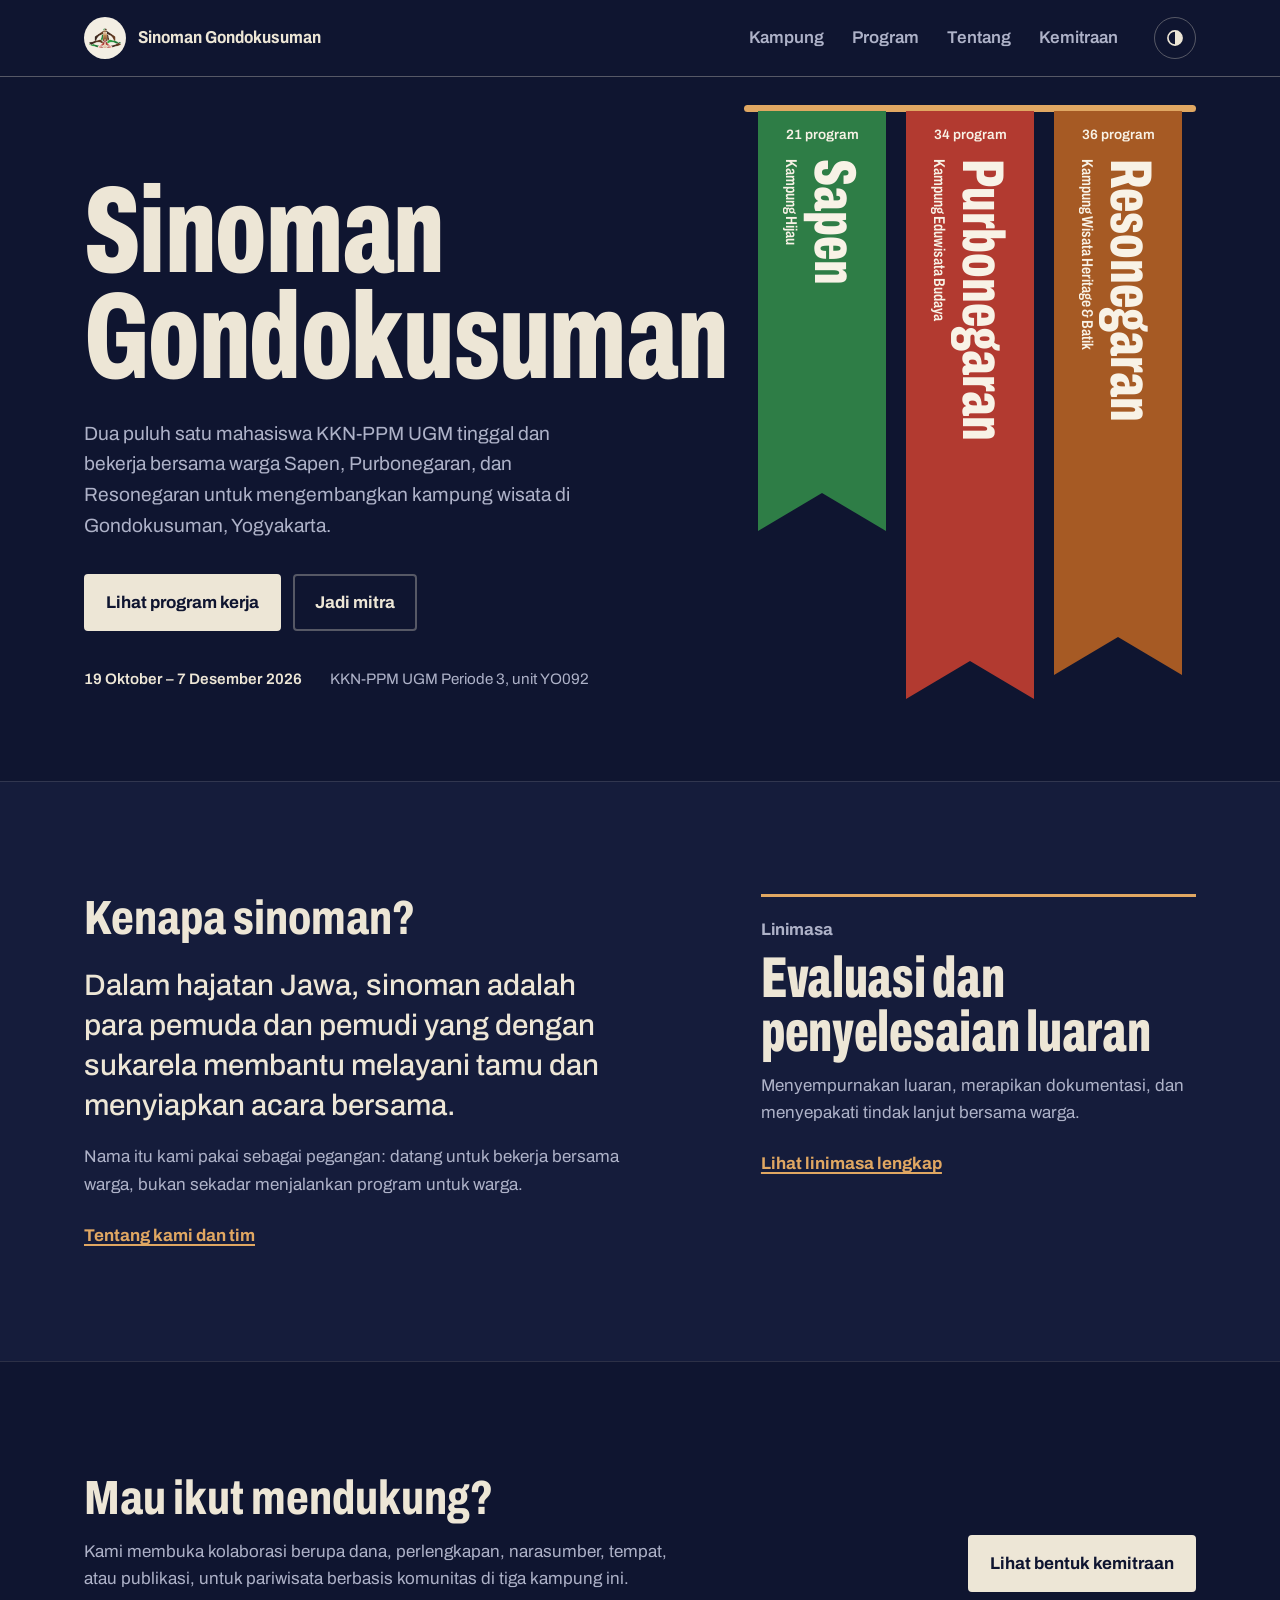
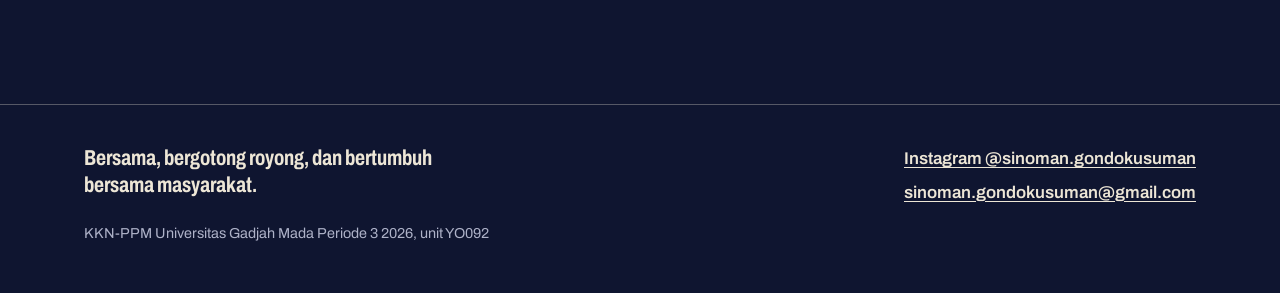
==== commit 33adba5d: "Redesign site as five pages with dark-by-default batik palette Split the single long page into beran" ====
--- a/site/index.html
+++ b/site/index.html
@@ -1,614 +1,88 @@
 <!doctype html>
-<html lang="id">
+<html lang="id" data-theme="dark">
 <head>
 <meta charset="utf-8">
 <meta name="viewport" content="width=device-width, initial-scale=1">
-<title>Sinoman Gondokusuman</title>
+<title>Sinoman Gondokusuman, KKN-PPM UGM 2026</title>
 <meta name="description" content="KKN-PPM UGM Periode 3 2026 (YO092) bersama warga Sapen, Purbonegaran, dan Resonegaran, Gondokusuman, Yogyakarta.">
 <link rel="icon" type="image/png" href="assets/logo-mark.png">
+<script>try { var t = localStorage.getItem("theme"); if (t) document.documentElement.dataset.theme = t; } catch (e) {}</script>
 <link rel="preconnect" href="https://fonts.googleapis.com">
 <link rel="preconnect" href="https://fonts.gstatic.com" crossorigin>
-<link href="https://fonts.googleapis.com/css2?family=Plus+Jakarta+Sans:ital,wght@0,400;0,500;0,600;0,700;0,800;1,400&display=swap" rel="stylesheet">
-<style>
-:root {
-  --sogan: #3B2418;
-  --sogan-2: #4A2F20;
-  --tembaga: #9A5527;
-  --daun: #1F7A3A;
-  --sumba: #A8322B;
-  --pasir: #EEDFC8;
-  --pasir-2: #F7EFE3;
-  --ink: #2A1A12;
-  --muted: #6E5C50;
-  --line: #E4D6C4;
-  --page: #FFFFFF;
+<link href="https://fonts.googleapis.com/css2?family=Archivo:wdth,wght@62..125,100..900&display=swap" rel="stylesheet">
+<link rel="stylesheet" href="style.css">
+</head>
+<body data-page="home">
 
-  --sapen: var(--daun);
-  --purbonegaran: var(--sumba);
-  --resonegaran: var(--tembaga);
-
-  --wrap: 1160px;
-  --gutter: clamp(16px, 4vw, 40px);
-  --radius-sm: 6px;
-  --radius-lg: 14px;
-}
-
-* { box-sizing: border-box; }
-html { scroll-behavior: smooth; }
-@media (prefers-reduced-motion: reduce) { html { scroll-behavior: auto; } }
-
-body {
-  margin: 0;
-  background: var(--page);
-  color: var(--ink);
-  font-family: "Plus Jakarta Sans", system-ui, sans-serif;
-  font-size: 17px;
-  line-height: 1.6;
-  -webkit-font-smoothing: antialiased;
-}
-
-img { max-width: 100%; height: auto; display: block; }
-a { color: inherit; }
-:focus-visible { outline: 3px solid var(--tembaga); outline-offset: 3px; border-radius: 4px; }
-
-.wrap { max-width: var(--wrap); margin: 0 auto; padding: 0 var(--gutter); }
-
-h1, h2, h3 { line-height: 1.08; letter-spacing: -0.025em; margin: 0; }
-h2 { font-size: clamp(2rem, 4.4vw, 3.25rem); font-weight: 800; }
-h3 { font-size: 1.3rem; font-weight: 700; letter-spacing: -0.01em; }
-p { margin: 0; }
-
-.section { padding: clamp(72px, 10vw, 128px) 0; }
-.section-head { display: grid; gap: 18px; max-width: 46rem; margin-bottom: clamp(36px, 5vw, 56px); }
-.section-head p { color: var(--muted); font-size: 1.1rem; }
-
-/* ---------------- Hero ---------------- */
-.hero {
-  position: relative;
-  background: var(--sogan);
-  color: var(--pasir);
-  overflow: hidden;
-}
-.kawung {
-  position: absolute; inset: 0; width: 100%; height: 100%;
-  color: var(--tembaga);
-  opacity: .5;
-  pointer-events: none;
-  -webkit-mask-image: linear-gradient(100deg, transparent 15%, #000 70%);
-          mask-image: linear-gradient(100deg, transparent 15%, #000 70%);
-}
-.nav {
-  position: relative; z-index: 2;
-  display: flex; align-items: center; justify-content: space-between; gap: 24px;
-  padding-top: 22px; padding-bottom: 22px;
-}
-.brand { display: flex; align-items: center; gap: 12px; text-decoration: none; font-weight: 700; letter-spacing: -0.01em; }
-.brand .disc { width: 44px; height: 44px; border-radius: 50%; background: var(--pasir); display: grid; place-items: center; flex: none; }
-.brand .disc img { width: 34px; }
-.nav ul { display: flex; gap: 6px; list-style: none; margin: 0; padding: 0; }
-.nav ul a {
-  display: block; padding: 8px 12px; border-radius: 999px;
-  text-decoration: none; font-size: .95rem; font-weight: 500; color: var(--pasir);
-}
-.nav ul a:hover { background: rgba(238, 223, 200, .12); }
-
-.hero-body {
-  position: relative; z-index: 1;
-  display: grid; grid-template-columns: 1.25fr 1fr; align-items: center; gap: 40px;
-  padding-top: clamp(32px, 6vw, 72px); padding-bottom: clamp(72px, 10vw, 120px);
-}
-.hero h1 {
-  font-size: clamp(3.4rem, 10.5vw, 8.6rem);
-  font-weight: 800;
-  letter-spacing: -0.045em;
-  line-height: .9;
-  color: #FFF8EE;
-}
-.hero h1 span { display: block; color: var(--pasir); font-weight: 700; font-size: .52em; letter-spacing: -0.035em; margin-top: .18em; }
-.hero-lede { margin-top: 32px; max-width: 34rem; font-size: clamp(1.08rem, 1.6vw, 1.25rem); color: #E8D6BD; }
-.hero-actions { display: flex; flex-wrap: wrap; gap: 12px; margin-top: 36px; }
-.hero-mark {
-  justify-self: end; width: min(100%, 440px); aspect-ratio: 1; border-radius: 50%;
-  background: var(--pasir); display: grid; place-items: center;
-  box-shadow: 0 0 0 10px rgba(238, 223, 200, .08), 0 0 0 22px rgba(238, 223, 200, .05);
-}
-.hero-mark img { width: 80%; }
-
-.btn {
-  display: inline-flex; align-items: center; justify-content: center;
-  padding: 14px 22px; border-radius: 999px; border: 2px solid transparent;
-  font: inherit; font-weight: 700; font-size: 1rem; text-decoration: none; cursor: pointer;
-}
-.btn-solid { background: var(--pasir); color: var(--sogan); }
-.btn-solid:hover { background: #FFF8EE; }
-.btn-ghost { border-color: rgba(238, 223, 200, .55); color: var(--pasir); }
-.btn-ghost:hover { border-color: var(--pasir); }
-
-.hero-foot {
-  position: relative; z-index: 1;
-  border-top: 1px solid rgba(238, 223, 200, .18);
-}
-.hero-foot .wrap { display: flex; flex-wrap: wrap; gap: 8px 40px; padding-top: 20px; padding-bottom: 22px; font-size: .95rem; color: #D6C1A4; }
-.hero-foot strong { color: var(--pasir); font-weight: 700; }
-
-@media (prefers-reduced-motion: no-preference) {
-  .kawung { animation: kawung-in 1.6s ease-out both; }
-  .hero h1, .hero-lede, .hero-actions { animation: rise .9s cubic-bezier(.2,.7,.2,1) both; }
-  .hero-lede { animation-delay: .12s; }
-  .hero-actions { animation-delay: .22s; }
-  .hero-mark { animation: rise 1.1s .15s cubic-bezier(.2,.7,.2,1) both; }
-}
-@keyframes kawung-in { from { opacity: 0; } to { opacity: .5; } }
-@keyframes rise { from { opacity: 0; transform: translateY(18px); } to { opacity: 1; transform: none; } }
-
-/* ---------------- Sinoman ---------------- */
-.sinoman { display: grid; grid-template-columns: 1fr 1fr; gap: clamp(40px, 7vw, 96px); align-items: start; }
-.sinoman blockquote {
-  margin: 0;
-  font-size: clamp(1.45rem, 2.6vw, 2rem); line-height: 1.32; font-weight: 600; letter-spacing: -0.015em;
-}
-.sinoman blockquote em { font-style: normal; color: var(--tembaga); }
-.sinoman .note { margin-top: 24px; color: var(--muted); max-width: 36rem; }
-.values { list-style: none; margin: 0; padding: 0; display: grid; gap: 0; border-top: 1px solid var(--line); }
-.values li { display: grid; grid-template-columns: 11rem 1fr; gap: 16px; padding: 20px 0; border-bottom: 1px solid var(--line); }
-.values b { font-weight: 700; font-size: 1.08rem; }
-.values span { color: var(--muted); }
-
-/* ---------------- Kampung ---------------- */
-.kampung-section { background: var(--pasir-2); }
-.kampung { display: grid; gap: 0; }
-.kampung article {
-  --c: var(--tembaga);
-  display: grid; grid-template-columns: minmax(0, 1fr) minmax(0, 1.25fr); gap: clamp(24px, 5vw, 72px);
-  padding: clamp(36px, 5vw, 56px) 0;
-  border-top: 4px solid var(--c);
-}
-.kampung article[data-s="sapen"] { --c: var(--sapen); }
-.kampung article[data-s="purbonegaran"] { --c: var(--purbonegaran); }
-.kampung article[data-s="resonegaran"] { --c: var(--resonegaran); }
-.kampung h3 { font-size: clamp(2.6rem, 6vw, 4.6rem); font-weight: 800; letter-spacing: -0.04em; color: var(--c); line-height: .95; }
-.kampung .theme { margin-top: 14px; font-size: 1.2rem; font-weight: 700; }
-.kampung .where { color: var(--muted); margin-top: 2px; }
-.kampung .lead { font-size: 1.08rem; }
-.focus { display: flex; flex-wrap: wrap; gap: 8px; list-style: none; margin: 22px 0 0; padding: 0; }
-.focus li { padding: 6px 12px; border-radius: 999px; background: #fff; border: 1px solid var(--line); font-size: .92rem; font-weight: 500; }
-.kampung .to-programs {
-  margin-top: 26px; background: var(--c); color: #fff;
-}
-.kampung .to-programs:hover { filter: brightness(1.1); }
-
-/* ---------------- Program explorer ---------------- */
-.toolbar { display: grid; gap: 14px; margin-bottom: 28px; }
-.filter-row { display: flex; flex-wrap: wrap; align-items: center; gap: 8px; }
-.filter-row > span { font-size: .9rem; color: var(--muted); margin-right: 6px; min-width: 4.5rem; }
-.chip {
-  font: inherit; font-size: .95rem; font-weight: 600;
-  padding: 8px 14px; border-radius: 999px; cursor: pointer;
-  border: 1.5px solid var(--line); background: #fff; color: var(--ink);
-}
-.chip:hover { border-color: var(--muted); }
-.chip[aria-pressed="true"] { background: var(--sogan); border-color: var(--sogan); color: #FFF8EE; }
-.chip[data-s="sapen"][aria-pressed="true"] { background: var(--sapen); border-color: var(--sapen); }
-.chip[data-s="purbonegaran"][aria-pressed="true"] { background: var(--purbonegaran); border-color: var(--purbonegaran); }
-.chip[data-s="resonegaran"][aria-pressed="true"] { background: var(--resonegaran); border-color: var(--resonegaran); }
-.search { position: relative; max-width: 26rem; }
-.search input {
-  width: 100%; font: inherit; font-size: 1rem;
-  padding: 12px 16px; border-radius: var(--radius-sm); border: 1.5px solid var(--line); background: #fff; color: var(--ink);
-}
-.search input:focus { outline: none; border-color: var(--sogan); box-shadow: 0 0 0 3px rgba(154, 85, 39, .25); }
-.count { color: var(--muted); font-size: .95rem; }
-
-.group { margin-top: 36px; }
-.group:first-child { margin-top: 0; }
-.group-head { display: flex; align-items: baseline; flex-wrap: wrap; gap: 4px 14px; padding-bottom: 10px; border-bottom: 2px solid var(--ink); }
-.group-head h3 { font-size: 1.25rem; }
-.group-head small { color: var(--muted); font-size: .92rem; }
-
-.prog { border-bottom: 1px solid var(--line); }
-.prog summary {
-  list-style: none; cursor: pointer;
-  display: grid; grid-template-columns: 6px minmax(0, 1fr) auto; gap: 16px; align-items: start;
-  padding: 16px 4px;
-}
-.prog summary::-webkit-details-marker { display: none; }
-.prog summary:hover .p-title { text-decoration: underline; text-underline-offset: 3px; text-decoration-thickness: 1px; }
-.tick { width: 6px; height: 100%; min-height: 2.6em; border-radius: 3px; background: var(--c, var(--tembaga)); }
-.prog[data-s="sapen"] { --c: var(--sapen); }
-.prog[data-s="purbonegaran"] { --c: var(--purbonegaran); }
-.prog[data-s="resonegaran"] { --c: var(--resonegaran); }
-.p-title { font-weight: 700; font-size: 1.06rem; line-height: 1.35; }
-.p-meta { display: flex; flex-wrap: wrap; gap: 4px 16px; margin-top: 4px; font-size: .92rem; color: var(--muted); }
-.p-meta b { color: var(--ink); font-weight: 600; }
-.plus { width: 28px; height: 28px; border-radius: 50%; border: 1.5px solid var(--line); display: grid; place-items: center; margin-top: 2px; transition: transform .2s ease; }
-.plus::before { content: ""; width: 10px; height: 10px; background:
-  linear-gradient(currentColor, currentColor) center / 100% 2px no-repeat,
-  linear-gradient(currentColor, currentColor) center / 2px 100% no-repeat; }
-.prog[open] .plus { transform: rotate(45deg); }
-.prog .p-body { padding: 0 4px 20px 26px; max-width: 46rem; }
-.prog .p-body p { color: var(--ink); }
-.prog .p-body .klaster { margin-top: 10px; font-size: .9rem; color: var(--muted); }
-.empty { padding: 32px 0; color: var(--muted); }
-.empty button { font: inherit; color: var(--ink); font-weight: 700; background: none; border: 0; padding: 0; text-decoration: underline; cursor: pointer; }
-
-/* ---------------- Linimasa ---------------- */
-.linimasa-section { background: var(--sogan); color: var(--pasir); }
-.linimasa-section .section-head p { color: #D6C1A4; }
-.timeline { list-style: none; margin: 0; padding: 0; display: grid; grid-template-columns: repeat(6, minmax(0, 1fr)); gap: 0; position: relative; }
-.timeline::before { content: ""; position: absolute; left: 0; right: 0; top: 9px; height: 2px; background: rgba(238, 223, 200, .3); }
-.timeline li { position: relative; padding: 36px 20px 0 0; }
-.timeline li::before { content: ""; position: absolute; top: 2px; left: 0; width: 16px; height: 16px; border-radius: 50%; background: var(--sogan); border: 3px solid var(--pasir); }
-.timeline li:last-child::before { background: var(--pasir); }
-.timeline time { display: block; font-weight: 800; font-size: 1.15rem; color: #FFF8EE; letter-spacing: -0.01em; }
-.timeline h3 { margin-top: 6px; font-size: 1.02rem; font-weight: 700; color: var(--pasir); }
-.timeline p { margin-top: 8px; font-size: .95rem; color: #D6C1A4; }
-.event {
-  margin-top: 56px; display: flex; flex-wrap: wrap; align-items: baseline; gap: 6px 18px;
-  padding: 20px 24px; border-radius: var(--radius-lg); background: var(--sogan-2);
-}
-.event strong { color: #FFF8EE; }
-.event span { color: #D6C1A4; }
-
-/* ---------------- Tim ---------------- */
-.team { display: grid; grid-template-columns: repeat(3, minmax(0, 1fr)); gap: clamp(28px, 4vw, 56px); }
-.team section { --c: var(--tembaga); }
-.team section[data-s="sapen"] { --c: var(--sapen); }
-.team section[data-s="purbonegaran"] { --c: var(--purbonegaran); }
-.team section[data-s="resonegaran"] { --c: var(--resonegaran); }
-.team h3 { color: var(--c); font-size: 1.6rem; font-weight: 800; letter-spacing: -0.03em; padding-bottom: 12px; border-bottom: 3px solid var(--c); }
-.team ul { list-style: none; margin: 0; padding: 0; }
-.team li { padding: 12px 0; border-bottom: 1px solid var(--line); }
-.team li b { display: block; font-weight: 700; }
-.team li span { font-size: .93rem; color: var(--muted); }
-
-/* ---------------- Kemitraan ---------------- */
-.kemitraan-section { background: var(--pasir-2); }
-.partner { display: grid; grid-template-columns: 1fr 1fr; gap: clamp(32px, 6vw, 80px); }
-.partner h3 { margin-bottom: 16px; }
-.partner ul { margin: 0; padding-left: 1.2em; display: grid; gap: 10px; }
-.partner li::marker { color: var(--tembaga); }
-.partner li b { font-weight: 700; }
-.contact {
-  margin-top: clamp(40px, 6vw, 64px);
-  display: grid; grid-template-columns: 1fr auto; align-items: center; gap: 24px;
-  padding: clamp(24px, 4vw, 40px); border-radius: var(--radius-lg);
-  background: var(--sogan); color: var(--pasir);
-}
-.contact p { font-size: clamp(1.2rem, 2.2vw, 1.55rem); font-weight: 700; letter-spacing: -0.015em; color: #FFF8EE; max-width: 32rem; }
-.contact .links { display: flex; flex-wrap: wrap; gap: 12px; }
-
-/* ---------------- Footer ---------------- */
-footer { background: var(--sogan); color: #D6C1A4; border-top: 1px solid rgba(238, 223, 200, .18); }
-footer .wrap { display: flex; flex-wrap: wrap; align-items: center; justify-content: space-between; gap: 20px; padding-top: 32px; padding-bottom: 40px; font-size: .95rem; }
-footer .brand { color: var(--pasir); }
-footer em { font-style: italic; }
-
-/* ---------------- Responsive ---------------- */
-@media (max-width: 960px) {
-  .nav ul { display: none; }
-  .hero-body { grid-template-columns: 1fr; }
-  .hero-mark { justify-self: start; width: min(56%, 260px); order: -1; }
-  .sinoman, .partner { grid-template-columns: 1fr; }
-  .kampung article { grid-template-columns: 1fr; }
-  .team { grid-template-columns: 1fr; }
-  .timeline { grid-template-columns: 1fr; }
-  .timeline::before { left: 7px; right: auto; top: 0; bottom: 0; width: 2px; height: auto; }
-  .timeline li { padding: 0 0 28px 40px; }
-  .timeline li::before { top: 4px; }
-  .contact { grid-template-columns: 1fr; }
-}
-@media (max-width: 560px) {
-  body { font-size: 16px; }
-  .values li { grid-template-columns: 1fr; gap: 2px; }
-  .filter-row > span { width: 100%; }
-}
-</style>
-</head>
-<body>
-
-<header class="hero">
-  <svg class="kawung" aria-hidden="true">
-    <defs>
-      <pattern id="kawung" width="64" height="64" patternUnits="userSpaceOnUse">
-        <g fill="none" stroke="currentColor" stroke-width="1.1">
-          <ellipse cx="16" cy="16" rx="14" ry="7.5" transform="rotate(45 16 16)"/>
-          <ellipse cx="48" cy="16" rx="14" ry="7.5" transform="rotate(-45 48 16)"/>
-          <ellipse cx="16" cy="48" rx="14" ry="7.5" transform="rotate(-45 16 48)"/>
-          <ellipse cx="48" cy="48" rx="14" ry="7.5" transform="rotate(45 48 48)"/>
-          <circle cx="32" cy="32" r="2.2"/>
-          <circle cx="0" cy="0" r="2.2"/><circle cx="64" cy="0" r="2.2"/>
-          <circle cx="0" cy="64" r="2.2"/><circle cx="64" cy="64" r="2.2"/>
-        </g>
-      </pattern>
-    </defs>
-    <rect width="100%" height="100%" fill="url(#kawung)"/>
-  </svg>
-
-  <nav class="nav wrap" aria-label="Navigasi utama">
-    <a class="brand" href="#top" id="top"><span class="disc"><img src="assets/logo-mark.png" alt="" width="34" height="21"></span>Sinoman Gondokusuman</a>
-    <ul>
-      <li><a href="#sinoman">Tentang</a></li>
-      <li><a href="#kampung">Kampung</a></li>
-      <li><a href="#program">Program</a></li>
-      <li><a href="#linimasa">Linimasa</a></li>
-      <li><a href="#tim">Tim</a></li>
-      <li><a href="#kemitraan">Kemitraan</a></li>
-    </ul>
-  </nav>
-
-  <div class="hero-body wrap">
-    <div>
-      <h1>Sinoman<span>Gondokusuman</span></h1>
-      <p class="hero-lede">Mahasiswa KKN-PPM UGM yang tinggal dan bekerja bersama warga Sapen, Purbonegaran, dan Resonegaran untuk mengembangkan kampung wisata di Gondokusuman, Yogyakarta.</p>
-      <div class="hero-actions">
-        <a class="btn btn-solid" href="#program">Lihat program kerja</a>
-        <a class="btn btn-ghost" href="#kemitraan">Jadi mitra</a>
-      </div>
-    </div>
-    <div class="hero-mark"><img src="assets/logo-mark.png" alt="Logo Sinoman Gondokusuman" width="892" height="560"></div>
-  </div>
-
-  <div class="hero-foot">
-    <div class="wrap">
-      <span><strong>KKN-PPM UGM Periode 3 2026</strong>, unit YO092</span>
-      <span><strong>19 Oktober – 7 Desember 2026</strong></span>
-      <span><strong>21 mahasiswa</strong> di 3 kampung</span>
-    </div>
+<a class="skip" href="#main">Langsung ke isi</a>
+<header class="bar">
+  <div class="wrap bar-in">
+    <a class="brand" href="./" aria-current="page"><span class="disc"><img src="assets/logo-mark.png" alt="" width="32" height="20"></span>Sinoman Gondokusuman</a>
+    <nav class="menu" aria-label="Navigasi utama">
+      <a href="kampung.html">Kampung</a>
+      <a href="program.html">Program</a>
+      <a href="tentang.html">Tentang</a>
+      <a href="kemitraan.html">Kemitraan</a>
+    </nav>
+    <button class="theme-toggle" type="button" aria-pressed="false" aria-label="Mode terang">
+      <svg viewBox="0 0 24 24" width="20" height="20" aria-hidden="true"><circle cx="12" cy="12" r="8.5" fill="none" stroke="currentColor" stroke-width="2"/><path d="M12 3.5a8.5 8.5 0 0 1 0 17z" fill="currentColor"/></svg>
+    </button>
   </div>
 </header>
 
-<main>
+<main id="main">
 
-<section class="section" id="sinoman" aria-labelledby="sinoman-title">
-  <div class="wrap sinoman">
-    <div>
-      <h2 id="sinoman-title">Kenapa sinoman?</h2>
-      <blockquote style="margin-top: 28px">
-        Dalam hajatan Jawa, <em>sinoman</em> adalah para pemuda dan pemudi yang dengan sukarela membantu melayani tamu dan menyiapkan acara bersama.
-      </blockquote>
-      <p class="note">Nama itu kami pakai sebagai pegangan. Kami datang untuk bekerja bersama warga, bukan sekadar menjalankan program untuk warga. Kolaborasi melibatkan mahasiswa, pengurus kampung, pemerintah setempat, pelaku usaha, komunitas, dan mitra.</p>
+<section class="hero">
+  <div class="wrap hero-in">
+    <div class="hero-text">
+      <h1>Sinoman <span>Gondokusuman</span></h1>
+      <p class="lede">Dua puluh satu mahasiswa KKN-PPM UGM tinggal dan bekerja bersama warga Sapen, Purbonegaran, dan Resonegaran untuk mengembangkan kampung wisata di Gondokusuman, Yogyakarta.</p>
+      <div class="actions">
+        <a class="btn" href="program.html">Lihat program kerja</a>
+        <a class="btn btn-line" href="kemitraan.html">Jadi mitra</a>
+      </div>
+      <p class="hero-meta"><span><b>19 Oktober – 7 Desember 2026</b></span><span>KKN-PPM UGM Periode 3, unit YO092</span></p>
     </div>
-    <ul class="values" aria-label="Nilai yang kami pegang">
-      <li><b>Gotong royong</b><span>Membagi peran antara mahasiswa, masyarakat, dan mitra.</span></li>
-      <li><b>Partisipasi</b><span>Warga ikut menentukan kebutuhan, rencana, dan pelaksanaan kegiatan.</span></li>
-      <li><b>Pelestarian</b><span>Menjaga budaya, sejarah, lingkungan, dan pengetahuan lokal.</span></li>
-      <li><b>Keberlanjutan</b><span>Luaran yang bisa dilanjutkan warga setelah KKN selesai.</span></li>
-    </ul>
+    <ul class="umbul" id="umbul" aria-label="Tiga kampung"></ul>
   </div>
 </section>
 
-<section class="section kampung-section" id="kampung" aria-labelledby="kampung-title">
-  <div class="wrap">
-    <div class="section-head">
-      <h2 id="kampung-title">Tiga kampung, tiga karakter</h2>
-      <p>Setiap kampung punya potensi berbeda yang saling melengkapi: lingkungan, budaya, serta sejarah dan kerajinan.</p>
+<section class="band band-alt" aria-labelledby="sinoman-title">
+  <div class="wrap duo">
+    <div>
+      <h2 id="sinoman-title">Kenapa sinoman?</h2>
+      <p class="quote">Dalam hajatan Jawa, sinoman adalah para pemuda dan pemudi yang dengan sukarela membantu melayani tamu dan menyiapkan acara bersama.</p>
+      <p>Nama itu kami pakai sebagai pegangan: datang untuk bekerja bersama warga, bukan sekadar menjalankan program untuk warga.</p>
+      <a class="more" href="tentang.html">Tentang kami dan tim</a>
     </div>
-    <div class="kampung" id="kampung-list"></div>
+    <aside class="now" id="now" aria-label="Linimasa"></aside>
   </div>
 </section>
 
-<section class="section" id="program" aria-labelledby="program-title">
-  <div class="wrap">
-    <div class="section-head">
-      <h2 id="program-title">Program kerja</h2>
-      <p>Setiap mahasiswa menjalankan beberapa program untuk anak-anak, remaja, lansia, kader, pelaku UMKM, pengrajin, dan pengunjung. Pilih kampung atau klaster, atau cari dengan kata kunci.</p>
+<section class="band" aria-labelledby="invite-title">
+  <div class="wrap invite-in">
+    <div>
+      <h2 id="invite-title">Mau ikut mendukung?</h2>
+      <p>Kami membuka kolaborasi berupa dana, perlengkapan, narasumber, tempat, atau publikasi, untuk pariwisata berbasis komunitas di tiga kampung ini.</p>
     </div>
-
-    <div class="toolbar">
-      <div class="filter-row" role="group" aria-label="Pilih kampung">
-        <span>Kampung</span>
-        <button class="chip" data-filter="s" data-value="all" aria-pressed="true">Semua</button>
-        <button class="chip" data-filter="s" data-value="sapen" data-s="sapen" aria-pressed="false">Sapen</button>
-        <button class="chip" data-filter="s" data-value="purbonegaran" data-s="purbonegaran" aria-pressed="false">Purbonegaran</button>
-        <button class="chip" data-filter="s" data-value="resonegaran" data-s="resonegaran" aria-pressed="false">Resonegaran</button>
-      </div>
-      <div class="filter-row" role="group" aria-label="Pilih klaster">
-        <span>Klaster</span>
-        <button class="chip" data-filter="k" data-value="all" aria-pressed="true">Semua</button>
-        <button class="chip" data-filter="k" data-value="Medika" aria-pressed="false">Medika</button>
-        <button class="chip" data-filter="k" data-value="Saintek" aria-pressed="false">Saintek</button>
-        <button class="chip" data-filter="k" data-value="Soshum" aria-pressed="false">Soshum</button>
-      </div>
-      <label class="search">
-        <span class="sr-only" style="position:absolute;width:1px;height:1px;overflow:hidden;clip:rect(0 0 0 0)">Cari program</span>
-        <input type="search" id="q" placeholder="Cari: batik, lansia, sampah, AI…" autocomplete="off">
-      </label>
-      <p class="count" id="count" aria-live="polite"></p>
-    </div>
-
-    <div id="programs"></div>
-  </div>
-</section>
-
-<section class="section linimasa-section" id="linimasa" aria-labelledby="linimasa-title">
-  <div class="wrap">
-    <div class="section-head">
-      <h2 id="linimasa-title">Tujuh minggu di kampung</h2>
-      <p>Kerangka umum untuk seluruh unit. Jadwal rinci tiap subunit menyesuaikan kesepakatan dengan warga dan mitra.</p>
-    </div>
-    <ol class="timeline" id="timeline"></ol>
-    <p class="event"><strong>25 Oktober 2026</strong><span>Upacara adat Merti Kali Belik di Purbonegaran: kenduri dan kirab budaya.</span></p>
-  </div>
-</section>
-
-<section class="section" id="tim" aria-labelledby="tim-title">
-  <div class="wrap">
-    <div class="section-head">
-      <h2 id="tim-title">Tim</h2>
-      <p>Mahasiswa dari klaster Medika, Saintek, dan Soshum, dibagi ke tiga subunit.</p>
-    </div>
-    <div class="team" id="team"></div>
-  </div>
-</section>
-
-<section class="section kemitraan-section" id="kemitraan" aria-labelledby="kemitraan-title">
-  <div class="wrap">
-    <div class="section-head">
-      <h2 id="kemitraan-title">Bermitra dengan kami</h2>
-      <p>Kami membuka kolaborasi dengan siapa pun yang peduli pada pariwisata berbasis komunitas, pelestarian budaya, pendidikan, lingkungan, dan ekonomi lokal.</p>
-    </div>
-    <div class="partner">
-      <div>
-        <h3>Bentuk dukungan</h3>
-        <ul>
-          <li><b>Pendanaan</b> untuk kebutuhan kegiatan yang disepakati bersama.</li>
-          <li><b>Barang dan perlengkapan</b>, misalnya bahan dan alat workshop.</li>
-          <li><b>Keahlian dan narasumber</b> dari praktisi atau fasilitator.</li>
-          <li><b>Fasilitas</b> berupa tempat atau sarana kegiatan.</li>
-          <li><b>Kolaborasi program</b> yang sejalan dengan bidang mitra.</li>
-          <li><b>Publikasi dan jejaring</b> untuk memperkenalkan potensi kampung.</li>
-        </ul>
-      </div>
-      <div>
-        <h3>Yang mitra dapatkan</h3>
-        <ul>
-          <li>Nama dan logo mitra di media publikasi kegiatan.</li>
-          <li>Penyebutan dan penandaan akun mitra di media sosial.</li>
-          <li>Penyebutan mitra dalam acara terkait.</li>
-          <li>Laporan pelaksanaan dan dokumentasi kegiatan.</li>
-          <li>Kesempatan terlibat langsung dalam program yang relevan.</li>
-        </ul>
-      </div>
-    </div>
-    <div class="contact">
-      <p>Bentuk kerja sama bisa disesuaikan dengan kapasitas mitra. Mari bicarakan.</p>
-      <div class="links">
-        <a class="btn btn-solid" href="https://www.instagram.com/sinoman.gondokusuman/" rel="noopener">Instagram @sinoman.gondokusuman</a>
-        <a class="btn btn-ghost" href="mailto:sinoman.gondokusuman@gmail.com">Kirim email</a>
-      </div>
-    </div>
+    <a class="btn" href="kemitraan.html">Lihat bentuk kemitraan</a>
   </div>
 </section>
 
 </main>
 
-<footer>
-  <div class="wrap">
-    <a class="brand" href="#top"><span class="disc"><img src="assets/logo-mark.png" alt="" width="34" height="21"></span>Sinoman Gondokusuman</a>
-    <span><em>Bersama, bergotong royong, dan bertumbuh bersama masyarakat.</em></span>
-    <span>KKN-PPM Universitas Gadjah Mada, 2026</span>
+<footer class="foot">
+  <div class="wrap foot-in">
+    <p class="foot-tag">Bersama, bergotong royong, dan bertumbuh bersama masyarakat.</p>
+    <ul class="foot-links">
+      <li><a href="https://www.instagram.com/sinoman.gondokusuman/" rel="noopener">Instagram @sinoman.gondokusuman</a></li>
+      <li><a href="mailto:sinoman.gondokusuman@gmail.com">sinoman.gondokusuman@gmail.com</a></li>
+    </ul>
+    <p class="foot-small">KKN-PPM Universitas Gadjah Mada Periode 3 2026, unit YO092</p>
   </div>
 </footer>
 
 <script src="data.js"></script>
-<script>
-(() => {
-  const order = ["sapen", "purbonegaran", "resonegaran"];
-  const esc = (s) => String(s).replace(/[&<>"]/g, (c) => ({ "&": "&amp;", "<": "&lt;", ">": "&gt;", '"': "&quot;" }[c]));
-  const countFor = (s) => PROGRAMS.filter((p) => p.s === s).length;
-
-  // Kampung
-  document.getElementById("kampung-list").innerHTML = order.map((s) => {
-    const u = SUBUNITS[s];
-    return `<article data-s="${s}">
-      <div>
-        <h3>${u.name}</h3>
-        <p class="theme">${u.theme}</p>
-        <p class="where">${u.kelurahan}</p>
-      </div>
-      <div>
-        <p class="lead">${u.lead}</p>
-        <ul class="focus">${u.focus.map((f) => `<li>${esc(f)}</li>`).join("")}</ul>
-        <a class="btn to-programs" href="#program" data-goto="${s}">Lihat ${countFor(s)} program di ${u.name}</a>
-      </div>
-    </article>`;
-  }).join("");
-
-  // Program explorer
-  const state = { s: "all", k: "all", q: "" };
-  const list = document.getElementById("programs");
-  const count = document.getElementById("count");
-  const q = document.getElementById("q");
-
-  const matches = (p) => {
-    if (state.s !== "all" && p.s !== state.s) return false;
-    if (state.k !== "all" && p.k !== state.k) return false;
-    if (state.q) {
-      const hay = [p.title, p.d, p.p, p.t, p.g, p.k, SUBUNITS[p.s].name].join(" ").toLowerCase();
-      return state.q.split(/\s+/).every((w) => hay.includes(w));
-    }
-    return true;
-  };
-
-  function render() {
-    const rows = PROGRAMS.filter(matches);
-    count.textContent = rows.length === PROGRAMS.length
-      ? `Menampilkan semua ${rows.length} program.`
-      : `Menampilkan ${rows.length} dari ${PROGRAMS.length} program.`;
-
-    if (!rows.length) {
-      list.innerHTML = `<p class="empty">Tidak ada program yang cocok. Coba kata kunci lain atau <button type="button" id="reset">tampilkan semua program</button>.</p>`;
-      document.getElementById("reset").addEventListener("click", reset);
-      return;
-    }
-
-    // Kelompokkan per kampung, lalu per payung program (Resonegaran) atau per orang.
-    const groups = [];
-    for (const s of order) {
-      const inS = rows.filter((p) => p.s === s);
-      const keys = [...new Set(inS.map((p) => p.g || p.p))];
-      for (const key of keys) {
-        const items = inS.filter((p) => (p.g || p.p) === key);
-        groups.push({ s, key, items, byPerson: !items[0].g });
-      }
-    }
-
-    list.innerHTML = groups.map(({ s, key, items, byPerson }) => `
-      <div class="group">
-        <div class="group-head">
-          <h3>${esc(byPerson ? `Program ${key}` : key)}</h3>
-          <small>${SUBUNITS[s].name}${byPerson ? "" : `, ${items.length} sesi`}</small>
-        </div>
-        ${items.map((p) => `
-          <details class="prog" data-s="${p.s}">
-            <summary>
-              <span class="tick" aria-hidden="true"></span>
-              <span>
-                <span class="p-title">${esc(p.title)}</span>
-                <span class="p-meta"><span>Untuk <b>${esc(p.t)}</b></span>${byPerson ? "" : `<span>Oleh <b>${esc(p.p)}</b></span>`}</span>
-              </span>
-              <span class="plus" aria-hidden="true"></span>
-            </summary>
-            <div class="p-body">
-              <p>${esc(p.d)}</p>
-              <p class="klaster">Klaster ${esc(p.k)}</p>
-            </div>
-          </details>`).join("")}
-      </div>`).join("");
-  }
-
-  function setFilter(kind, value) {
-    state[kind] = value;
-    document.querySelectorAll(`.chip[data-filter="${kind}"]`).forEach((b) =>
-      b.setAttribute("aria-pressed", String(b.dataset.value === value)));
-    render();
-  }
-
-  function reset() {
-    q.value = ""; state.q = "";
-    setFilter("k", "all");
-    setFilter("s", "all");
-  }
-
-  document.querySelectorAll(".chip").forEach((b) =>
-    b.addEventListener("click", () => setFilter(b.dataset.filter, b.dataset.value)));
-  q.addEventListener("input", () => { state.q = q.value.trim().toLowerCase(); render(); });
-  document.querySelectorAll("[data-goto]").forEach((a) =>
-    a.addEventListener("click", () => { setFilter("k", "all"); setFilter("s", a.dataset.goto); }));
-
-  render();
-
-  // Linimasa
-  document.getElementById("timeline").innerHTML = TIMELINE.map((t) =>
-    `<li><time>${t.date}</time><h3>${t.title}</h3><p>${t.text}</p></li>`).join("");
-
-  // Tim
-  document.getElementById("team").innerHTML = order.map((s) => `
-    <section data-s="${s}" aria-label="Tim ${SUBUNITS[s].name}">
-      <h3>${SUBUNITS[s].name}</h3>
-      <ul>${TEAM[s].map((m) => `<li><b>${esc(m.name)}</b><span>${esc(m.prodi)}${m.role ? `, ${esc(m.role)}` : ""}</span></li>`).join("")}</ul>
-    </section>`).join("");
-})();
-</script>
+<script src="app.js"></script>
 </body>
 </html>
--- a/site/style.css
+++ b/site/style.css
@@ -0,0 +1,362 @@
+/* Sinoman Gondokusuman
+   Nila (indigo) ground, mori (unbleached cotton) text and soga accent: the
+   three colours of Yogyakarta batik. Subunit colours come from the logo.
+   One typeface, Archivo, used across its width axis: condensed for names
+   and headings, normal width for reading. */
+
+:root {
+  color-scheme: dark;
+  --bg: #0F1530;
+  --bg-2: #151C3B;
+  --bg-3: #1D2650;
+  --ink: #EDE6D6;
+  --ink-2: #AEB2C8;
+  --line: rgba(237, 230, 214, .13);
+  --line-strong: rgba(237, 230, 214, .32);
+  --accent: #E0A762;
+  --on-fill: #F8F2E6;
+  --disc: #F3EEE3;
+
+  /* Fill colours (banners, bands) are shared by both themes;
+     the -ink variants are for text on the page background. */
+  --sapen: #2E7D46;
+  --purbonegaran: #B23A30;
+  --resonegaran: #A65A24;
+  --sapen-ink: #79CC93;
+  --purbonegaran-ink: #F38D7F;
+  --resonegaran-ink: #E6A86E;
+
+  --wrap: 1200px;
+  --gutter: clamp(18px, 4vw, 44px);
+  --r: 4px;
+}
+
+[data-theme="light"] {
+  color-scheme: light;
+  --bg: #F3EEE3;
+  --bg-2: #EAE3D4;
+  --bg-3: #DED5C2;
+  --ink: #141B38;
+  --ink-2: #545A75;
+  --line: rgba(20, 27, 56, .14);
+  --line-strong: rgba(20, 27, 56, .34);
+  --accent: #8E4F1E;
+  --sapen-ink: #23683A;
+  --purbonegaran-ink: #A1322A;
+  --resonegaran-ink: #8F4C1C;
+}
+
+[data-s="sapen"] { --c: var(--sapen); --ci: var(--sapen-ink); }
+[data-s="purbonegaran"] { --c: var(--purbonegaran); --ci: var(--purbonegaran-ink); }
+[data-s="resonegaran"] { --c: var(--resonegaran); --ci: var(--resonegaran-ink); }
+
+*, *::before, *::after { box-sizing: border-box; }
+html { -webkit-text-size-adjust: 100%; }
+
+body {
+  margin: 0;
+  background: var(--bg);
+  color: var(--ink);
+  font-family: "Archivo", system-ui, sans-serif;
+  font-size: 17px;
+  line-height: 1.6;
+  -webkit-font-smoothing: antialiased;
+}
+
+img { max-width: 100%; height: auto; display: block; }
+a { color: inherit; text-underline-offset: 3px; }
+p { margin: 0; }
+h1, h2, h3 { margin: 0; line-height: 1.05; }
+:focus-visible { outline: 3px solid var(--accent); outline-offset: 3px; }
+
+.wrap { max-width: var(--wrap); margin: 0 auto; padding: 0 var(--gutter); }
+.sr-only { position: absolute; width: 1px; height: 1px; overflow: hidden; clip: rect(0 0 0 0); white-space: nowrap; }
+.skip { position: absolute; left: 12px; top: -80px; z-index: 10; padding: 10px 14px; background: var(--ink); color: var(--bg); font-weight: 700; }
+.skip:focus { top: 12px; }
+
+/* Condensed display type */
+.display, h1 { font-stretch: 62%; font-weight: 800; letter-spacing: -0.005em; }
+h2 { font-stretch: 75%; font-weight: 750; font-size: clamp(2rem, 4.2vw, 3rem); line-height: 1; }
+h3 { font-weight: 700; font-size: 1.2rem; line-height: 1.25; }
+
+/* ---------- Header ---------- */
+.bar { border-bottom: 1px solid var(--line-strong); }
+.bar-in { display: flex; align-items: center; gap: 12px 24px; min-height: 76px; }
+.brand {
+  display: flex; align-items: center; gap: 12px; margin-right: auto;
+  text-decoration: none; font-weight: 700; font-stretch: 87.5%; font-size: 1.08rem; line-height: 1.15;
+}
+.disc { width: 42px; height: 42px; border-radius: 50%; background: var(--disc); display: grid; place-items: center; flex: none; }
+.disc img { width: 32px; }
+.menu { display: flex; gap: 4px; }
+.menu a {
+  padding: 8px 12px; text-decoration: none; font-weight: 600; color: var(--ink-2);
+}
+.menu a:hover { color: var(--ink); }
+.menu a[aria-current="page"] { color: var(--ink); box-shadow: inset 0 -3px 0 var(--accent); }
+.theme-toggle {
+  width: 42px; height: 42px; flex: none; display: grid; place-items: center;
+  border: 1px solid var(--line-strong); border-radius: 50%; background: none; color: var(--ink); cursor: pointer;
+}
+.theme-toggle:hover { border-color: var(--ink); }
+.theme-toggle svg { transition: transform .3s ease; }
+.theme-toggle[aria-pressed="true"] svg { transform: rotate(180deg); }
+
+/* ---------- Buttons, chips, links ---------- */
+.btn {
+  display: inline-flex; align-items: center; justify-content: center;
+  padding: 13px 20px; border: 2px solid var(--ink); border-radius: var(--r);
+  background: var(--ink); color: var(--bg);
+  font: inherit; font-weight: 700; text-decoration: none; cursor: pointer;
+}
+.btn:hover { background: transparent; color: var(--ink); }
+.btn-line { background: transparent; color: var(--ink); border-color: var(--line-strong); }
+.btn-line:hover { border-color: var(--ink); }
+
+.more { display: inline-block; margin-top: 24px; font-weight: 700; color: var(--accent); text-decoration-thickness: 2px; }
+
+.chips { display: flex; flex-wrap: wrap; gap: 8px; }
+.chip {
+  font: inherit; font-size: .95rem; font-weight: 600; cursor: pointer;
+  padding: 7px 14px; border-radius: var(--r);
+  border: 1px solid var(--line-strong); background: transparent; color: var(--ink);
+}
+.chip:hover { border-color: var(--ink); }
+.chip[aria-pressed="true"] { background: var(--ink); border-color: var(--ink); color: var(--bg); }
+
+/* ---------- Home hero: umbul-umbul ---------- */
+.hero-in {
+  display: grid; grid-template-columns: minmax(0, 1fr) auto;
+  gap: clamp(32px, 5vw, 80px); align-items: start;
+}
+.hero-text { padding: clamp(48px, 8vw, 112px) 0 clamp(56px, 7vw, 96px); }
+.hero h1 { font-size: clamp(3.6rem, 9.6vw, 8.6rem); line-height: .86; }
+.hero h1 span { display: block; }
+.lede { margin-top: 28px; max-width: 33rem; font-size: clamp(1.08rem, 1.5vw, 1.24rem); color: var(--ink-2); }
+.actions { display: flex; flex-wrap: wrap; gap: 12px; margin-top: 32px; }
+.hero-meta { display: flex; flex-wrap: wrap; gap: 4px 28px; margin-top: 36px; font-size: .95rem; color: var(--ink-2); }
+.hero-meta b { color: var(--ink); font-weight: 600; }
+
+/* The flags hang from a bamboo pole just under the header rule. */
+.umbul {
+  --scale: 1;
+  position: relative; display: flex; gap: clamp(12px, 1.6vw, 20px);
+  list-style: none; margin: 28px 0 0; padding: 6px 14px 0;
+}
+.umbul::before {
+  content: ""; position: absolute; left: 0; right: 0; top: 0; height: 7px;
+  border-radius: 4px; background: var(--accent);
+}
+.flag {
+  display: flex; flex-direction: column; gap: 16px;
+  width: clamp(96px, 10vw, 136px); height: calc(var(--len) * var(--scale));
+  padding: 16px 14px 56px;
+  background: var(--c); color: var(--on-fill); text-decoration: none;
+  clip-path: polygon(0 0, 100% 0, 100% 100%, 50% calc(100% - 38px), 0 100%);
+}
+.flag:hover, .flag:focus-visible { height: calc(var(--len) * var(--scale) + 32px); }
+.flag:focus-visible { outline: 3px solid var(--on-fill); outline-offset: -7px; }
+.flag-count { font-size: .85rem; font-weight: 600; line-height: 1.2; text-align: center; }
+.flag-text { writing-mode: vertical-rl; display: flex; flex-direction: column; gap: 6px; align-self: center; }
+.flag-text b { font-stretch: 62%; font-weight: 800; font-size: clamp(2.6rem, 4.6vw, 4.3rem); line-height: .95; }
+.flag-text span { font-stretch: 75%; font-weight: 600; font-size: .98rem; line-height: 1.2; }
+
+@media (prefers-reduced-motion: no-preference) {
+  .flag { transform-origin: top; animation: unfurl 1s cubic-bezier(.2, .8, .2, 1) both; transition: height .35s cubic-bezier(.2, .8, .2, 1); }
+  .umbul li:nth-child(2) .flag { animation-delay: .1s; }
+  .umbul li:nth-child(3) .flag { animation-delay: .2s; }
+  .hero-text > * { animation: fade .8s ease-out both; }
+  .hero-text > :nth-child(n+2) { animation-delay: .15s; }
+}
+@keyframes unfurl { from { transform: scaleY(0); } to { transform: none; } }
+@keyframes fade { from { opacity: 0; } to { opacity: 1; } }
+
+/* ---------- Bands (home) ---------- */
+.band { padding: clamp(64px, 9vw, 112px) 0; border-top: 1px solid var(--line); }
+.band-alt { background: var(--bg-2); }
+.duo { display: grid; grid-template-columns: minmax(0, 1.35fr) minmax(0, 1fr); gap: clamp(40px, 7vw, 104px); align-items: start; }
+.quote { margin-top: 24px; max-width: 34rem; font-size: clamp(1.35rem, 2.4vw, 1.85rem); line-height: 1.35; font-weight: 500; }
+.quote + p { margin-top: 18px; max-width: 34rem; color: var(--ink-2); }
+
+.now { border-top: 3px solid var(--accent); padding-top: 22px; }
+.now h2 { font-size: 1.05rem; font-stretch: 100%; font-weight: 700; color: var(--ink-2); line-height: 1.3; }
+.now-big { margin-top: 10px; font-size: clamp(2.6rem, 5vw, 3.6rem); line-height: .95; }
+.now-text { margin-top: 12px; color: var(--ink-2); }
+.agenda { list-style: none; margin: 24px 0 0; padding: 0; }
+.agenda li { display: grid; grid-template-columns: 4.5rem minmax(0, 1fr); gap: 14px; padding: 12px 0; border-top: 1px solid var(--line); }
+.agenda time { font-stretch: 62%; font-weight: 800; font-size: 1.5rem; line-height: 1.1; color: var(--ci, var(--ink)); }
+.agenda span { color: var(--ink-2); }
+.agenda b { color: var(--ink); font-weight: 600; }
+
+.invite-in { display: grid; grid-template-columns: minmax(0, 1fr) auto; gap: 24px 48px; align-items: end; }
+.invite-in p { margin-top: 16px; max-width: 38rem; color: var(--ink-2); }
+
+/* ---------- Inner page header ---------- */
+.page-head { padding-top: clamp(48px, 7vw, 96px); padding-bottom: clamp(36px, 5vw, 56px); }
+.page-head h1 { font-size: clamp(3.2rem, 8vw, 6.4rem); line-height: .9; }
+.page-head p { margin-top: 20px; max-width: 40rem; font-size: 1.12rem; color: var(--ink-2); }
+.jump { display: flex; flex-wrap: wrap; gap: 8px 22px; margin-top: 24px; font-weight: 600; }
+.jump a { color: var(--accent); }
+
+.block { padding: clamp(48px, 7vw, 88px) 0; border-top: 1px solid var(--line); }
+.block > .wrap > h2 { margin-bottom: clamp(24px, 4vw, 40px); }
+.block-intro { margin: -16px 0 clamp(24px, 4vw, 40px); max-width: 40rem; color: var(--ink-2); }
+
+/* ---------- Kampung page ---------- */
+.k-head {
+  background: var(--c); color: var(--on-fill);
+  padding: 24px 0 clamp(72px, 9vw, 112px);
+  clip-path: polygon(0 0, 100% 0, 100% calc(100% - 32px), 50% 100%, 0 calc(100% - 32px));
+}
+.k-tabs { display: flex; flex-wrap: wrap; gap: 4px 6px; }
+.k-tabs a { padding: 6px 12px; border-radius: var(--r); font-weight: 600; text-decoration: none; color: var(--on-fill); opacity: .78; }
+.k-tabs a:hover { opacity: 1; }
+.k-tabs a[aria-current="page"] { opacity: 1; background: rgba(0, 0, 0, .22); }
+.k-tabs a:focus-visible { outline-color: var(--on-fill); }
+.k-head h1 { margin-top: clamp(32px, 6vw, 72px); font-size: clamp(3.8rem, 13vw, 10rem); line-height: .85; }
+.k-theme { margin-top: 30px; font-size: clamp(1.25rem, 2.4vw, 1.7rem); font-weight: 700; font-stretch: 87.5%; line-height: 1.2; }
+.k-where { margin-top: 4px; opacity: .85; }
+
+.k-grid { display: grid; grid-template-columns: minmax(0, 1.4fr) minmax(0, 1fr); gap: clamp(40px, 7vw, 104px); padding-top: clamp(48px, 7vw, 88px); padding-bottom: clamp(48px, 7vw, 88px); }
+.k-lead { font-size: clamp(1.15rem, 1.8vw, 1.4rem); line-height: 1.5; max-width: 36rem; }
+.k-grid h2 { font-size: 1.5rem; }
+.focus { list-style: none; margin: 32px 0 0; padding: 0; }
+.focus li { padding: 12px 0 12px 22px; border-top: 1px solid var(--line); position: relative; font-weight: 600; }
+.focus li::before { content: ""; position: absolute; left: 0; top: 1.15em; width: 10px; height: 10px; background: var(--ci); }
+
+.k-programs { padding-bottom: clamp(64px, 9vw, 112px); }
+.k-programs-head { display: flex; flex-wrap: wrap; align-items: end; justify-content: space-between; gap: 16px 32px; padding-top: clamp(40px, 6vw, 64px); border-top: 1px solid var(--line); margin-bottom: 8px; }
+
+/* ---------- Team roster ---------- */
+.roster { list-style: none; margin: 16px 0 0; padding: 0; }
+.roster li { display: flex; flex-wrap: wrap; justify-content: space-between; align-items: baseline; gap: 2px 16px; padding: 10px 0; border-top: 1px solid var(--line); }
+.roster b { font-weight: 600; }
+.roster span { color: var(--ink-2); font-size: .92rem; }
+.team { display: grid; grid-template-columns: repeat(3, minmax(0, 1fr)); gap: clamp(28px, 4vw, 56px); }
+.team h3 { color: var(--ci); font-stretch: 62%; font-weight: 800; font-size: 2.4rem; line-height: 1; }
+.team h3 a { text-decoration: none; }
+.team h3 a:hover { text-decoration: underline; text-decoration-thickness: 2px; }
+
+/* ---------- Program list ---------- */
+.group { margin-top: 44px; }
+.group-head { display: flex; flex-wrap: wrap; align-items: baseline; gap: 4px 14px; padding-bottom: 10px; border-bottom: 2px solid var(--ci, var(--ink)); }
+.group-head h3 { font-stretch: 75%; font-weight: 750; font-size: 1.55rem; line-height: 1.1; }
+.group-head small { color: var(--ink-2); font-size: .92rem; }
+.prog { border-bottom: 1px solid var(--line); }
+.prog summary {
+  list-style: none; cursor: pointer;
+  display: grid; grid-template-columns: minmax(0, 1fr) minmax(0, 13rem) 18px; gap: 6px 20px; align-items: baseline;
+  padding: 14px 0;
+}
+.prog summary::-webkit-details-marker { display: none; }
+.prog summary:hover .p-title { text-decoration: underline; text-decoration-thickness: 1px; }
+.p-title { font-weight: 600; line-height: 1.4; }
+.p-for { color: var(--ink-2); font-size: .93rem; line-height: 1.4; }
+.p-mark { position: relative; width: 14px; height: 14px; align-self: center; }
+.p-mark::before, .p-mark::after { content: ""; position: absolute; left: 0; top: 6px; width: 14px; height: 2px; background: var(--ink-2); }
+.p-mark::after { transform: rotate(90deg); }
+.prog[open] .p-mark::after { transform: none; }
+.prog[open] .p-title { color: var(--ci); }
+.p-body { padding: 0 0 20px; max-width: 44rem; }
+.p-meta { margin-top: 10px; font-size: .92rem; color: var(--ink-2); }
+.empty { padding: 32px 0; color: var(--ink-2); }
+.empty button { font: inherit; color: var(--ink); font-weight: 700; background: none; border: 0; padding: 0; text-decoration: underline; cursor: pointer; }
+.count { color: var(--ink-2); font-size: .95rem; }
+
+/* ---------- Program explorer ---------- */
+.explorer { display: grid; grid-template-columns: 16rem minmax(0, 1fr); gap: clamp(32px, 5vw, 72px); align-items: start; padding-bottom: clamp(64px, 9vw, 112px); }
+.filters { position: sticky; top: 24px; display: grid; gap: 28px; }
+.filter-label { display: block; font-weight: 700; margin-bottom: 8px; }
+.opts { display: grid; }
+.opt {
+  display: flex; align-items: center; gap: 10px; width: 100%;
+  padding: 9px 10px; border: 0; border-radius: var(--r); background: none; color: var(--ink-2);
+  font: inherit; font-weight: 600; text-align: left; cursor: pointer;
+}
+.opt:hover { color: var(--ink); background: var(--bg-2); }
+.opt[aria-pressed="true"] { color: var(--ink); background: var(--bg-3); }
+.opt i { width: 12px; height: 12px; flex: none; background: var(--c, transparent); border: 1px solid var(--c, var(--line-strong)); }
+.opt small { margin-left: auto; font-size: .88rem; font-weight: 500; color: var(--ink-2); }
+.search input {
+  width: 100%; font: inherit; padding: 11px 14px; border-radius: var(--r);
+  border: 1px solid var(--line-strong); background: var(--bg-2); color: var(--ink);
+}
+.search input::placeholder { color: var(--ink-2); opacity: .8; }
+.search input:focus { outline: 3px solid var(--accent); outline-offset: 1px; }
+.results .count { padding-bottom: 4px; }
+.results .group:first-of-type { margin-top: 20px; }
+.swatch { display: inline-block; width: 10px; height: 10px; margin-right: 8px; background: var(--c); }
+
+/* ---------- Tentang ---------- */
+.values { list-style: none; margin: 0; padding: 0; border-top: 1px solid var(--line); }
+.values li { display: grid; grid-template-columns: 11rem minmax(0, 1fr); gap: 16px; padding: 18px 0; border-bottom: 1px solid var(--line); }
+.values b { font-stretch: 75%; font-weight: 750; font-size: 1.3rem; line-height: 1.3; }
+.values span { color: var(--ink-2); }
+
+.timeline { list-style: none; margin: 0; padding: 0; }
+.timeline li { display: grid; grid-template-columns: 12rem minmax(0, 1fr); gap: 8px 32px; padding: 24px 0; border-top: 1px solid var(--line); }
+.timeline time { font-stretch: 62%; font-weight: 800; font-size: 2rem; line-height: 1; }
+.timeline h3 { font-size: 1.2rem; }
+.timeline p { margin-top: 6px; max-width: 40rem; color: var(--ink-2); }
+.timeline .is-now { border-top: 3px solid var(--accent); }
+.timeline .is-now time { color: var(--accent); }
+.badge { display: inline-block; margin-left: 10px; padding: 1px 8px; border-radius: var(--r); background: var(--accent); color: var(--bg); font-size: .8rem; font-weight: 700; vertical-align: 2px; }
+.timeline .t-event { margin-top: 14px; padding-left: 12px; border-left: 3px solid var(--ci); color: var(--ink); }
+.timeline .is-past h3, .timeline .is-past time { color: var(--ink-2); }
+
+/* ---------- Kemitraan ---------- */
+.partner { display: grid; grid-template-columns: 1fr 1fr; gap: clamp(32px, 6vw, 88px); }
+.partner h2 { font-size: 1.6rem; margin-bottom: 8px; }
+.partner ul { list-style: none; margin: 0; padding: 0; }
+.partner li { padding: 14px 0; border-bottom: 1px solid var(--line); }
+.partner li b { font-weight: 700; }
+.contact {
+  margin-top: clamp(48px, 7vw, 80px); padding: clamp(28px, 4vw, 48px);
+  background: var(--bg-3); border-radius: var(--r);
+  display: grid; grid-template-columns: minmax(0, 1fr) auto; gap: 24px 48px; align-items: center;
+}
+.contact p { font-stretch: 75%; font-weight: 750; font-size: clamp(1.6rem, 3vw, 2.3rem); line-height: 1.1; max-width: 30rem; }
+.contact .actions { margin-top: 0; }
+
+/* ---------- Footer ---------- */
+.foot { border-top: 1px solid var(--line-strong); }
+.foot-in { display: grid; grid-template-columns: minmax(0, 1fr) auto; gap: 16px 48px; padding-top: 40px; padding-bottom: 48px; }
+.foot-tag { font-stretch: 75%; font-weight: 700; font-size: 1.35rem; line-height: 1.25; max-width: 26rem; }
+.foot-links { list-style: none; margin: 0; padding: 0; display: grid; gap: 6px; justify-items: end; font-weight: 600; }
+.foot-small { grid-column: 1 / -1; font-size: .9rem; color: var(--ink-2); }
+
+/* ---------- Responsive ---------- */
+@media (max-width: 960px) {
+  .duo, .k-grid, .partner, .invite-in, .contact { grid-template-columns: 1fr; }
+  .team { grid-template-columns: 1fr; }
+  .explorer { grid-template-columns: 1fr; }
+  .filters { position: static; }
+  .opts { display: flex; flex-wrap: wrap; gap: 6px; }
+  .opt { width: auto; border: 1px solid var(--line-strong); }
+  .opt small { margin-left: 4px; }
+}
+
+@media (max-width: 860px) {
+  .hero-in { grid-template-columns: 1fr; gap: 0; }
+  .hero-text { padding-bottom: 8px; }
+  .umbul { --scale: .66; margin: 36px 0 56px; justify-content: flex-start; }
+  .flag { width: clamp(92px, 27vw, 130px); padding: 14px 10px 48px; }
+}
+
+@media (max-width: 720px) {
+  .bar-in { flex-wrap: wrap; padding-top: 14px; }
+  .menu { order: 3; width: 100%; justify-content: space-between; }
+  .menu a { padding: 10px 0; }
+  .prog summary { grid-template-columns: minmax(0, 1fr) 18px; }
+  .p-for { grid-row: 2; grid-column: 1; }
+  .p-mark { grid-row: 1; grid-column: 2; }
+  .timeline li { grid-template-columns: 1fr; }
+  .values li { grid-template-columns: 1fr; gap: 2px; }
+  .foot-in { grid-template-columns: 1fr; }
+  .foot-links { justify-items: start; }
+}
+
+@media (max-width: 400px) {
+  body { font-size: 16px; }
+  .brand { font-size: 1rem; }
+}
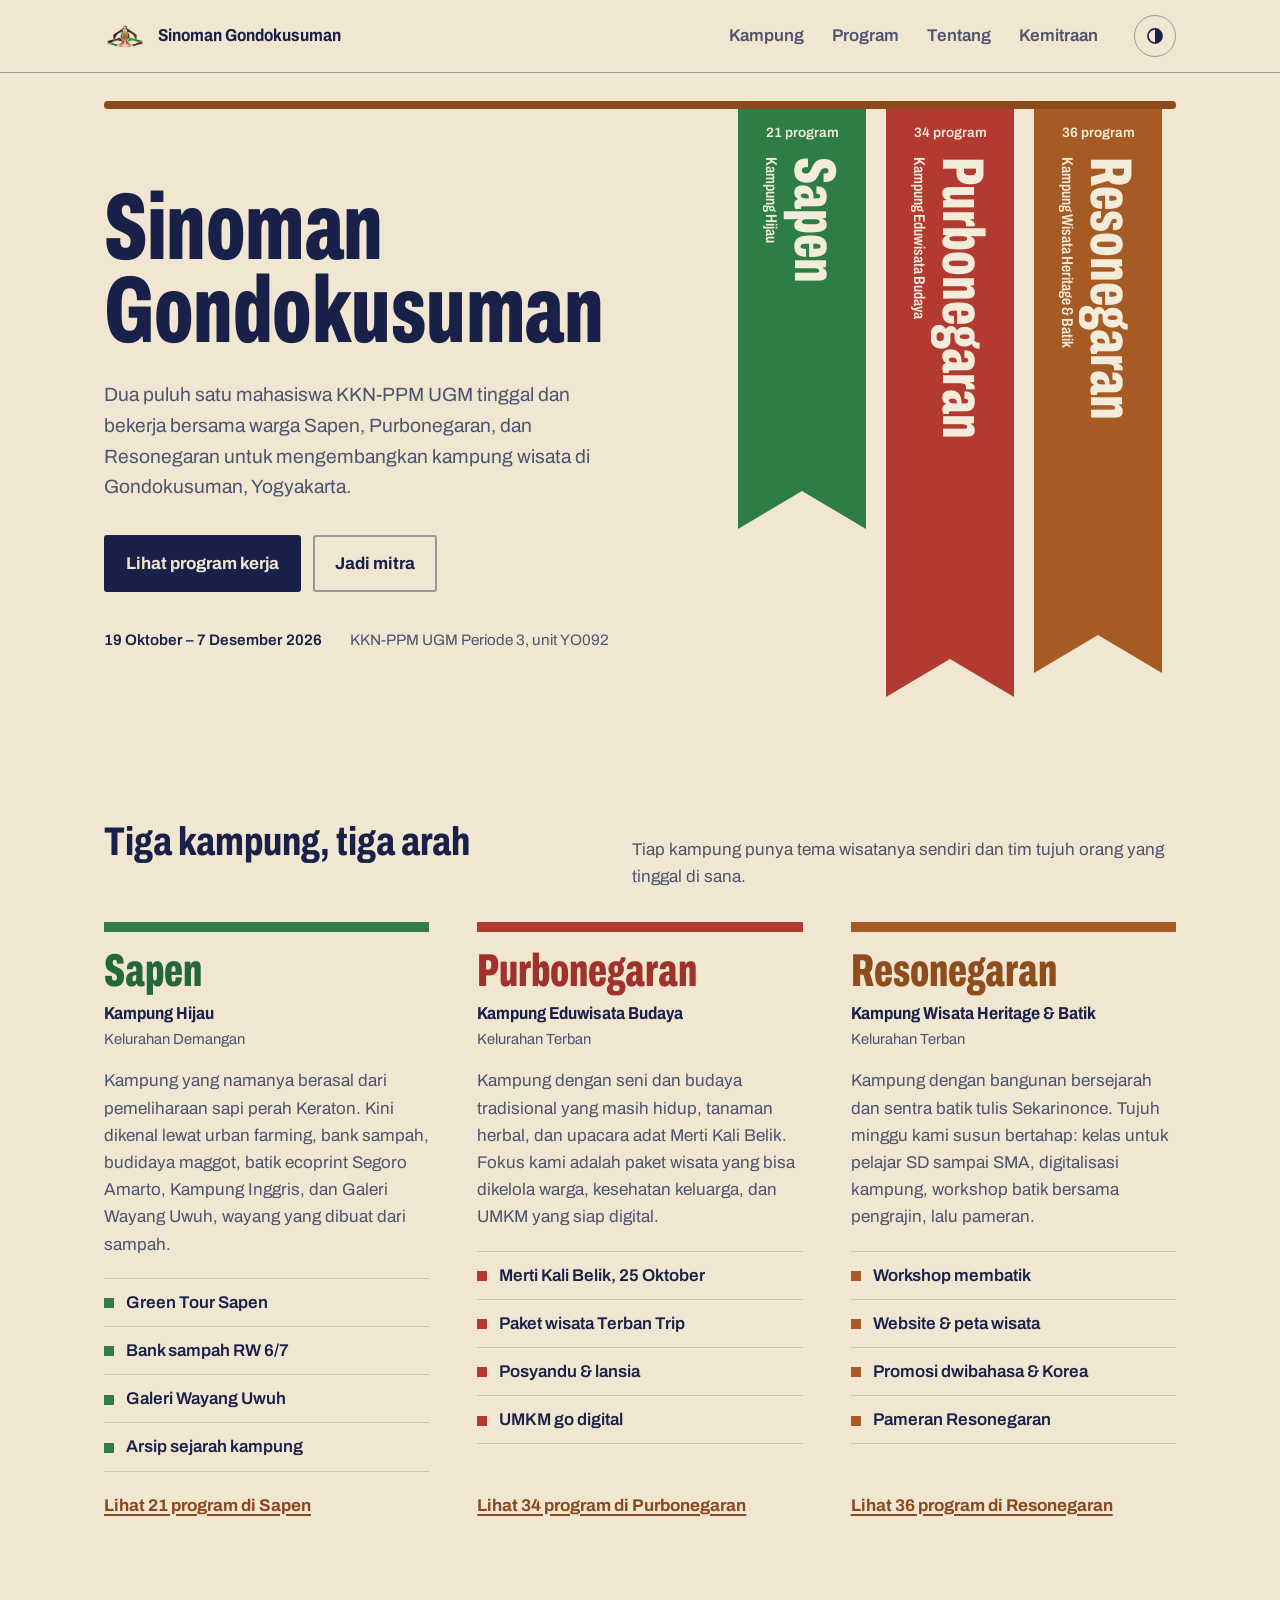
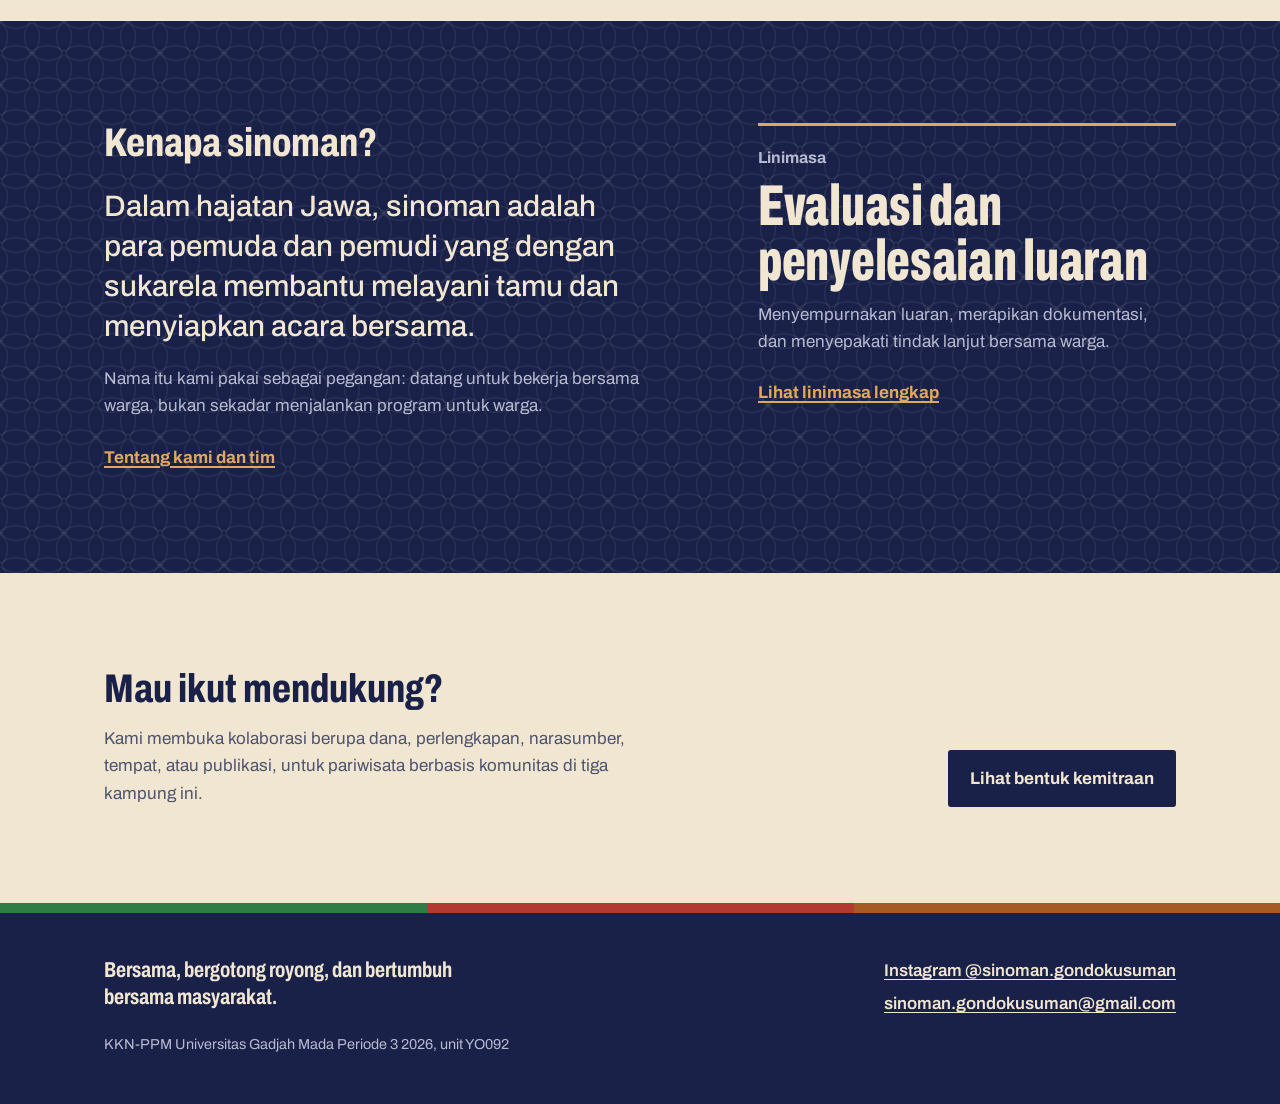
==== commit c1e13f3d: "feat(site): switch to light batik theme with nila bands and kampung trio - Default to light (mori) t" ====
--- a/site/index.html
+++ b/site/index.html
@@ -1,5 +1,5 @@
 <!doctype html>
-<html lang="id" data-theme="dark">
+<html lang="id" data-theme="light">
 <head>
 <meta charset="utf-8">
 <meta name="viewport" content="width=device-width, initial-scale=1">
@@ -17,14 +17,14 @@
 <a class="skip" href="#main">Langsung ke isi</a>
 <header class="bar">
   <div class="wrap bar-in">
-    <a class="brand" href="./" aria-current="page"><span class="disc"><img src="assets/logo-mark.png" alt="" width="32" height="20"></span>Sinoman Gondokusuman</a>
+    <a class="brand" href="./" aria-current="page"><span class="disc"><img src="assets/logo-mark.png" alt="" width="36" height="23"></span>Sinoman Gondokusuman</a>
     <nav class="menu" aria-label="Navigasi utama">
       <a href="kampung.html">Kampung</a>
       <a href="program.html">Program</a>
       <a href="tentang.html">Tentang</a>
       <a href="kemitraan.html">Kemitraan</a>
     </nav>
-    <button class="theme-toggle" type="button" aria-pressed="false" aria-label="Mode terang">
+    <button class="theme-toggle" type="button" aria-pressed="false" aria-label="Mode gelap">
       <svg viewBox="0 0 24 24" width="20" height="20" aria-hidden="true"><circle cx="12" cy="12" r="8.5" fill="none" stroke="currentColor" stroke-width="2"/><path d="M12 3.5a8.5 8.5 0 0 1 0 17z" fill="currentColor"/></svg>
     </button>
   </div>
@@ -34,6 +34,7 @@
 
 <section class="hero">
   <div class="wrap hero-in">
+    <div class="pole" aria-hidden="true"></div>
     <div class="hero-text">
       <h1>Sinoman <span>Gondokusuman</span></h1>
       <p class="lede">Dua puluh satu mahasiswa KKN-PPM UGM tinggal dan bekerja bersama warga Sapen, Purbonegaran, dan Resonegaran untuk mengembangkan kampung wisata di Gondokusuman, Yogyakarta.</p>
@@ -47,7 +48,17 @@
   </div>
 </section>
 
-<section class="band band-alt" aria-labelledby="sinoman-title">
+<section aria-labelledby="trio-title">
+  <div class="wrap">
+    <div class="trio-head">
+      <h2 id="trio-title">Tiga kampung, tiga arah</h2>
+      <p>Tiap kampung punya tema wisatanya sendiri dan tim tujuh orang yang tinggal di sana.</p>
+    </div>
+    <ul class="trio" id="trio"></ul>
+  </div>
+</section>
+
+<section class="band" aria-labelledby="sinoman-title">
   <div class="wrap duo">
     <div>
       <h2 id="sinoman-title">Kenapa sinoman?</h2>
@@ -59,7 +70,7 @@
   </div>
 </section>
 
-<section class="band" aria-labelledby="invite-title">
+<section class="invite" aria-labelledby="invite-title">
   <div class="wrap invite-in">
     <div>
       <h2 id="invite-title">Mau ikut mendukung?</h2>
--- a/site/style.css
+++ b/site/style.css
@@ -1,49 +1,59 @@
 /* Sinoman Gondokusuman
-   Nila (indigo) ground, mori (unbleached cotton) text and soga accent: the
-   three colours of Yogyakarta batik. Subunit colours come from the logo.
-   One typeface, Archivo, used across its width axis: condensed for names
-   and headings, normal width for reading. */
+   Mori (unbleached cotton) ground, nila (indigo) ink and soga accent: the
+   three colours of Yogyakarta batik. Nila bands carry a kawung batik tile;
+   the subunit colours come from the logo. One typeface, Archivo, used across
+   its width axis: condensed for names and headings, normal width for reading. */
 
 :root {
-  color-scheme: dark;
-  --bg: #0F1530;
-  --bg-2: #151C3B;
-  --bg-3: #1D2650;
-  --ink: #EDE6D6;
-  --ink-2: #AEB2C8;
-  --line: rgba(237, 230, 214, .13);
-  --line-strong: rgba(237, 230, 214, .32);
-  --accent: #E0A762;
-  --on-fill: #F8F2E6;
-  --disc: #F3EEE3;
+  color-scheme: light;
+  --bg: #F0E6D1;
+  --bg-2: #E7DBC1;
+  --ink: #1A2149;
+  --ink-2: #4E536E;
+  --line: rgba(26, 33, 73, .16);
+  --line-strong: rgba(26, 33, 73, .4);
+  --accent: #8C4A1C;
+  --on-fill: #F4ECDB;
+
+  /* Nila band: dark block on the light page. */
+  --band: #1A2149;
+  --band-2: #232B5A;
+  --band-ink: #F0E6D1;
+  --band-ink-2: #B7BAD0;
+  --band-line: rgba(240, 230, 209, .18);
+  --band-accent: #E0A762;
+  --disc: transparent;
 
   /* Fill colours (banners, bands) are shared by both themes;
      the -ink variants are for text on the page background. */
   --sapen: #2E7D46;
   --purbonegaran: #B23A30;
   --resonegaran: #A65A24;
+  --sapen-ink: #23683A;
+  --purbonegaran-ink: #A1322A;
+  --resonegaran-ink: #8F4C1C;
+
+  --wrap: 1160px;
+  --gutter: clamp(18px, 4vw, 44px);
+  --r: 3px;
+  --kawung: url("data:image/svg+xml,%3Csvg xmlns='http://www.w3.org/2000/svg' width='64' height='64' viewBox='0 0 56 56'%3E%3Cg fill='none' stroke='%23F0E6D1' stroke-opacity='.085' stroke-width='1'%3E%3Cellipse cx='28' cy='14' rx='6.5' ry='12'/%3E%3Cellipse cx='28' cy='42' rx='6.5' ry='12'/%3E%3Cellipse cx='14' cy='28' rx='12' ry='6.5'/%3E%3Cellipse cx='42' cy='28' rx='12' ry='6.5'/%3E%3Cellipse cx='14' cy='0' rx='12' ry='6.5'/%3E%3Cellipse cx='42' cy='0' rx='12' ry='6.5'/%3E%3Cellipse cx='14' cy='56' rx='12' ry='6.5'/%3E%3Cellipse cx='42' cy='56' rx='12' ry='6.5'/%3E%3Cellipse cx='0' cy='14' rx='6.5' ry='12'/%3E%3Cellipse cx='0' cy='42' rx='6.5' ry='12'/%3E%3Cellipse cx='56' cy='14' rx='6.5' ry='12'/%3E%3Cellipse cx='56' cy='42' rx='6.5' ry='12'/%3E%3C/g%3E%3Ccircle cx='28' cy='28' r='1.6' fill='%23F0E6D1' fill-opacity='.16'/%3E%3Ccircle cx='0' cy='0' r='1.6' fill='%23F0E6D1' fill-opacity='.16'/%3E%3Ccircle cx='56' cy='0' r='1.6' fill='%23F0E6D1' fill-opacity='.16'/%3E%3Ccircle cx='0' cy='56' r='1.6' fill='%23F0E6D1' fill-opacity='.16'/%3E%3Ccircle cx='56' cy='56' r='1.6' fill='%23F0E6D1' fill-opacity='.16'/%3E%3C/svg%3E");
+}
+
+[data-theme="dark"] {
+  color-scheme: dark;
+  --bg: #121836;
+  --bg-2: #1A2149;
+  --ink: #EDE6D6;
+  --ink-2: #AEB2C8;
+  --line: rgba(237, 230, 214, .14);
+  --line-strong: rgba(237, 230, 214, .36);
+  --accent: #E0A762;
+  --band: #0C1128;
+  --band-2: #151C3B;
+  --disc: #F3EEE3;
   --sapen-ink: #79CC93;
   --purbonegaran-ink: #F38D7F;
   --resonegaran-ink: #E6A86E;
-
-  --wrap: 1200px;
-  --gutter: clamp(18px, 4vw, 44px);
-  --r: 4px;
-}
-
-[data-theme="light"] {
-  color-scheme: light;
-  --bg: #F3EEE3;
-  --bg-2: #EAE3D4;
-  --bg-3: #DED5C2;
-  --ink: #141B38;
-  --ink-2: #545A75;
-  --line: rgba(20, 27, 56, .14);
-  --line-strong: rgba(20, 27, 56, .34);
-  --accent: #8E4F1E;
-  --sapen-ink: #23683A;
-  --purbonegaran-ink: #A1322A;
-  --resonegaran-ink: #8F4C1C;
 }
 
 [data-s="sapen"] { --c: var(--sapen); --ci: var(--sapen-ink); }
@@ -51,7 +61,7 @@
 [data-s="resonegaran"] { --c: var(--resonegaran); --ci: var(--resonegaran-ink); }
 
 *, *::before, *::after { box-sizing: border-box; }
-html { -webkit-text-size-adjust: 100%; }
+html { -webkit-text-size-adjust: 100%; scroll-padding-top: 24px; }
 
 body {
   margin: 0;
@@ -74,24 +84,23 @@
 .skip { position: absolute; left: 12px; top: -80px; z-index: 10; padding: 10px 14px; background: var(--ink); color: var(--bg); font-weight: 700; }
 .skip:focus { top: 12px; }
 
-/* Condensed display type */
+/* Type scale: 1.25 ratio from a 17px base. */
 .display, h1 { font-stretch: 62%; font-weight: 800; letter-spacing: -0.005em; }
-h2 { font-stretch: 75%; font-weight: 750; font-size: clamp(2rem, 4.2vw, 3rem); line-height: 1; }
+h2 { font-stretch: 75%; font-weight: 750; font-size: clamp(1.9rem, 3.4vw, 2.5rem); line-height: 1; }
 h3 { font-weight: 700; font-size: 1.2rem; line-height: 1.25; }
+.measure { max-width: 36rem; }
 
 /* ---------- Header ---------- */
 .bar { border-bottom: 1px solid var(--line-strong); }
-.bar-in { display: flex; align-items: center; gap: 12px 24px; min-height: 76px; }
+.bar-in { display: flex; align-items: center; gap: 12px 24px; min-height: 72px; }
 .brand {
   display: flex; align-items: center; gap: 12px; margin-right: auto;
   text-decoration: none; font-weight: 700; font-stretch: 87.5%; font-size: 1.08rem; line-height: 1.15;
 }
 .disc { width: 42px; height: 42px; border-radius: 50%; background: var(--disc); display: grid; place-items: center; flex: none; }
-.disc img { width: 32px; }
+.disc img { width: 36px; }
 .menu { display: flex; gap: 4px; }
-.menu a {
-  padding: 8px 12px; text-decoration: none; font-weight: 600; color: var(--ink-2);
-}
+.menu a { padding: 8px 12px; text-decoration: none; font-weight: 600; color: var(--ink-2); }
 .menu a:hover { color: var(--ink); }
 .menu a[aria-current="page"] { color: var(--ink); box-shadow: inset 0 -3px 0 var(--accent); }
 .theme-toggle {
@@ -111,8 +120,7 @@
 }
 .btn:hover { background: transparent; color: var(--ink); }
 .btn-line { background: transparent; color: var(--ink); border-color: var(--line-strong); }
-.btn-line:hover { border-color: var(--ink); }
-
+.btn-line:hover { border-color: var(--ink); background: transparent; }
 .more { display: inline-block; margin-top: 24px; font-weight: 700; color: var(--accent); text-decoration-thickness: 2px; }
 
 .chips { display: flex; flex-wrap: wrap; gap: 8px; }
@@ -124,29 +132,39 @@
 .chip:hover { border-color: var(--ink); }
 .chip[aria-pressed="true"] { background: var(--ink); border-color: var(--ink); color: var(--bg); }
 
-/* ---------- Home hero: umbul-umbul ---------- */
+/* ---------- Nila band (dark block with kawung tile) ---------- */
+.band {
+  background: var(--band); color: var(--band-ink);
+  background-image: var(--kawung);
+  padding: clamp(64px, 8vw, 104px) 0;
+}
+.band .more { color: var(--band-accent); }
+.band .btn { background: var(--band-ink); border-color: var(--band-ink); color: var(--band); }
+.band .btn:hover { background: transparent; color: var(--band-ink); }
+.band :focus-visible { outline-color: var(--band-accent); }
+.band-muted { color: var(--band-ink-2); }
+
+/* ---------- Home hero: umbul-umbul on a pole ---------- */
 .hero-in {
-  display: grid; grid-template-columns: minmax(0, 1fr) auto;
-  gap: clamp(32px, 5vw, 80px); align-items: start;
-}
-.hero-text { padding: clamp(48px, 8vw, 112px) 0 clamp(56px, 7vw, 96px); }
-.hero h1 { font-size: clamp(3.6rem, 9.6vw, 8.6rem); line-height: .86; }
+  display: grid; grid-template-columns: minmax(0, 1fr) auto; grid-template-rows: auto auto;
+  column-gap: clamp(32px, 5vw, 80px);
+}
+/* The bamboo pole runs the full width; banners hang from its right end. */
+.pole { grid-column: 1 / -1; height: 8px; margin-top: 28px; border-radius: 4px; background: var(--accent); }
+.hero-text { container-type: inline-size; padding: clamp(40px, 6vw, 80px) 0 clamp(56px, 7vw, 96px); }
+.hero h1 { font-size: min(17cqi, 7.6rem); line-height: .88; }
 .hero h1 span { display: block; }
-.lede { margin-top: 28px; max-width: 33rem; font-size: clamp(1.08rem, 1.5vw, 1.24rem); color: var(--ink-2); }
+.lede { margin-top: 28px; max-width: 32rem; font-size: clamp(1.08rem, 1.5vw, 1.24rem); color: var(--ink-2); }
 .actions { display: flex; flex-wrap: wrap; gap: 12px; margin-top: 32px; }
 .hero-meta { display: flex; flex-wrap: wrap; gap: 4px 28px; margin-top: 36px; font-size: .95rem; color: var(--ink-2); }
 .hero-meta b { color: var(--ink); font-weight: 600; }
 
-/* The flags hang from a bamboo pole just under the header rule. */
 .umbul {
   --scale: 1;
   position: relative; display: flex; gap: clamp(12px, 1.6vw, 20px);
-  list-style: none; margin: 28px 0 0; padding: 6px 14px 0;
-}
-.umbul::before {
-  content: ""; position: absolute; left: 0; right: 0; top: 0; height: 7px;
-  border-radius: 4px; background: var(--accent);
-}
+  list-style: none; margin: 0; padding: 0 14px;
+}
+.umbul::before { content: none; position: absolute; left: 0; right: 0; top: 0; height: 7px; border-radius: 4px; background: var(--accent); }
 .flag {
   display: flex; flex-direction: column; gap: 16px;
   width: clamp(96px, 10vw, 136px); height: calc(var(--len) * var(--scale));
@@ -171,85 +189,102 @@
 @keyframes unfurl { from { transform: scaleY(0); } to { transform: none; } }
 @keyframes fade { from { opacity: 0; } to { opacity: 1; } }
 
-/* ---------- Bands (home) ---------- */
-.band { padding: clamp(64px, 9vw, 112px) 0; border-top: 1px solid var(--line); }
-.band-alt { background: var(--bg-2); }
+/* ---------- Home: three kampung ---------- */
+.trio-head { display: flex; flex-wrap: wrap; align-items: baseline; justify-content: space-between; gap: 8px 32px; padding-top: clamp(48px, 7vw, 80px); }
+.trio-head p { max-width: 34rem; color: var(--ink-2); }
+.trio { display: grid; grid-template-columns: repeat(3, minmax(0, 1fr)); gap: clamp(24px, 4vw, 48px); list-style: none; margin: 32px 0 0; padding: 0 0 clamp(64px, 8vw, 104px); }
+.trio > li { border-top: 10px solid var(--c); padding-top: 18px; display: flex; flex-direction: column; }
+.trio h3 { font-stretch: 62%; font-weight: 800; font-size: clamp(2.4rem, 3.6vw, 3.2rem); line-height: .95; color: var(--ci); }
+.trio h3 a { text-decoration: none; }
+.trio h3 a:hover { text-decoration: underline; text-decoration-thickness: 3px; }
+.trio-theme { margin-top: 6px; font-weight: 700; font-stretch: 87.5%; font-size: 1.08rem; }
+.trio-where { font-size: .92rem; color: var(--ink-2); }
+.trio-lead { margin-top: 16px; color: var(--ink-2); }
+.trio .focus { margin-top: 20px; }
+.trio .more { margin-top: auto; padding-top: 20px; }
+
+/* ---------- Home: sinoman + linimasa (inside the nila band) ---------- */
 .duo { display: grid; grid-template-columns: minmax(0, 1.35fr) minmax(0, 1fr); gap: clamp(40px, 7vw, 104px); align-items: start; }
 .quote { margin-top: 24px; max-width: 34rem; font-size: clamp(1.35rem, 2.4vw, 1.85rem); line-height: 1.35; font-weight: 500; }
-.quote + p { margin-top: 18px; max-width: 34rem; color: var(--ink-2); }
-
-.now { border-top: 3px solid var(--accent); padding-top: 22px; }
-.now h2 { font-size: 1.05rem; font-stretch: 100%; font-weight: 700; color: var(--ink-2); line-height: 1.3; }
+.quote + p { margin-top: 18px; max-width: 34rem; color: var(--band-ink-2); }
+
+.now { border-top: 3px solid var(--band-accent); padding-top: 22px; }
+.now h2 { font-size: 1rem; font-stretch: 100%; font-weight: 700; color: var(--band-ink-2); line-height: 1.3; }
 .now-big { margin-top: 10px; font-size: clamp(2.6rem, 5vw, 3.6rem); line-height: .95; }
-.now-text { margin-top: 12px; color: var(--ink-2); }
+.now-text { margin-top: 12px; color: var(--band-ink-2); }
 .agenda { list-style: none; margin: 24px 0 0; padding: 0; }
-.agenda li { display: grid; grid-template-columns: 4.5rem minmax(0, 1fr); gap: 14px; padding: 12px 0; border-top: 1px solid var(--line); }
-.agenda time { font-stretch: 62%; font-weight: 800; font-size: 1.5rem; line-height: 1.1; color: var(--ci, var(--ink)); }
-.agenda span { color: var(--ink-2); }
-.agenda b { color: var(--ink); font-weight: 600; }
-
+.agenda li { display: grid; grid-template-columns: 4.5rem minmax(0, 1fr); gap: 14px; padding: 12px 0; border-top: 1px solid var(--band-line); }
+.agenda time { font-stretch: 62%; font-weight: 800; font-size: 1.5rem; line-height: 1.1; color: var(--band-accent); }
+.agenda span { color: var(--band-ink-2); }
+.agenda b { color: var(--band-ink); font-weight: 600; }
+
+.invite { padding: clamp(56px, 8vw, 96px) 0; }
 .invite-in { display: grid; grid-template-columns: minmax(0, 1fr) auto; gap: 24px 48px; align-items: end; }
-.invite-in p { margin-top: 16px; max-width: 38rem; color: var(--ink-2); }
+.invite-in p { margin-top: 16px; max-width: 36rem; color: var(--ink-2); }
 
 /* ---------- Inner page header ---------- */
-.page-head { padding-top: clamp(48px, 7vw, 96px); padding-bottom: clamp(36px, 5vw, 56px); }
-.page-head h1 { font-size: clamp(3.2rem, 8vw, 6.4rem); line-height: .9; }
-.page-head p { margin-top: 20px; max-width: 40rem; font-size: 1.12rem; color: var(--ink-2); }
+.page-head { padding-top: clamp(40px, 6vw, 72px); padding-bottom: clamp(32px, 5vw, 48px); }
+.page-head h1 { font-stretch: 75%; font-weight: 750; font-size: clamp(2.6rem, 5.5vw, 4rem); line-height: .95; }
+.page-head p { margin-top: 18px; max-width: 38rem; font-size: 1.12rem; color: var(--ink-2); }
 .jump { display: flex; flex-wrap: wrap; gap: 8px 22px; margin-top: 24px; font-weight: 600; }
 .jump a { color: var(--accent); }
 
 .block { padding: clamp(48px, 7vw, 88px) 0; border-top: 1px solid var(--line); }
 .block > .wrap > h2 { margin-bottom: clamp(24px, 4vw, 40px); }
-.block-intro { margin: -16px 0 clamp(24px, 4vw, 40px); max-width: 40rem; color: var(--ink-2); }
+.block-intro { margin: -16px 0 clamp(24px, 4vw, 40px); max-width: 38rem; color: var(--ink-2); }
 
 /* ---------- Kampung page ---------- */
 .k-head {
-  background: var(--c); color: var(--on-fill);
-  padding: 24px 0 clamp(72px, 9vw, 112px);
+  background: var(--c); background-image: var(--kawung); color: var(--on-fill);
+  padding: 24px 0 clamp(72px, 9vw, 104px);
   clip-path: polygon(0 0, 100% 0, 100% calc(100% - 32px), 50% 100%, 0 calc(100% - 32px));
 }
 .k-tabs { display: flex; flex-wrap: wrap; gap: 4px 6px; }
-.k-tabs a { padding: 6px 12px; border-radius: var(--r); font-weight: 600; text-decoration: none; color: var(--on-fill); opacity: .78; }
+.k-tabs a { padding: 6px 12px; border-radius: var(--r); font-weight: 600; text-decoration: none; color: var(--on-fill); opacity: .8; }
 .k-tabs a:hover { opacity: 1; }
-.k-tabs a[aria-current="page"] { opacity: 1; background: rgba(0, 0, 0, .22); }
+.k-tabs a[aria-current="page"] { opacity: 1; background: rgba(0, 0, 0, .24); }
 .k-tabs a:focus-visible { outline-color: var(--on-fill); }
-.k-head h1 { margin-top: clamp(32px, 6vw, 72px); font-size: clamp(3.8rem, 13vw, 10rem); line-height: .85; }
-.k-theme { margin-top: 30px; font-size: clamp(1.25rem, 2.4vw, 1.7rem); font-weight: 700; font-stretch: 87.5%; line-height: 1.2; }
+.k-head h1 { margin-top: clamp(32px, 6vw, 64px); font-size: clamp(3.6rem, 11vw, 8rem); line-height: .86; }
+.k-theme { margin-top: 26px; font-size: clamp(1.25rem, 2.4vw, 1.6rem); font-weight: 700; font-stretch: 87.5%; line-height: 1.2; }
 .k-where { margin-top: 4px; opacity: .85; }
 
-.k-grid { display: grid; grid-template-columns: minmax(0, 1.4fr) minmax(0, 1fr); gap: clamp(40px, 7vw, 104px); padding-top: clamp(48px, 7vw, 88px); padding-bottom: clamp(48px, 7vw, 88px); }
+.k-grid { display: grid; grid-template-columns: minmax(0, 1.4fr) minmax(0, 1fr); gap: clamp(40px, 7vw, 104px); padding-top: clamp(40px, 6vw, 72px); padding-bottom: clamp(40px, 6vw, 72px); }
 .k-lead { font-size: clamp(1.15rem, 1.8vw, 1.4rem); line-height: 1.5; max-width: 36rem; }
 .k-grid h2 { font-size: 1.5rem; }
-.focus { list-style: none; margin: 32px 0 0; padding: 0; }
-.focus li { padding: 12px 0 12px 22px; border-top: 1px solid var(--line); position: relative; font-weight: 600; }
-.focus li::before { content: ""; position: absolute; left: 0; top: 1.15em; width: 10px; height: 10px; background: var(--ci); }
-
-.k-programs { padding-bottom: clamp(64px, 9vw, 112px); }
+.focus { list-style: none; margin: 32px 0 0; padding: 0; border-top: 1px solid var(--line); }
+.focus li { padding: 10px 0 10px 22px; border-bottom: 1px solid var(--line); position: relative; font-weight: 600; }
+.focus li::before { content: ""; position: absolute; left: 0; top: 1.15em; width: 10px; height: 10px; background: var(--c); }
+
+.k-programs { padding-bottom: clamp(64px, 9vw, 104px); }
 .k-programs-head { display: flex; flex-wrap: wrap; align-items: end; justify-content: space-between; gap: 16px 32px; padding-top: clamp(40px, 6vw, 64px); border-top: 1px solid var(--line); margin-bottom: 8px; }
 
 /* ---------- Team roster ---------- */
-.roster { list-style: none; margin: 16px 0 0; padding: 0; }
-.roster li { display: flex; flex-wrap: wrap; justify-content: space-between; align-items: baseline; gap: 2px 16px; padding: 10px 0; border-top: 1px solid var(--line); }
+.roster { list-style: none; margin: 16px 0 0; padding: 0; border-top: 1px solid var(--line); }
+.roster li { display: flex; flex-wrap: wrap; justify-content: space-between; align-items: baseline; gap: 2px 16px; padding: 10px 0; border-bottom: 1px solid var(--line); }
 .roster b { font-weight: 600; }
 .roster span { color: var(--ink-2); font-size: .92rem; }
 .team { display: grid; grid-template-columns: repeat(3, minmax(0, 1fr)); gap: clamp(28px, 4vw, 56px); }
+.team section { border-top: 10px solid var(--c); padding-top: 16px; }
 .team h3 { color: var(--ci); font-stretch: 62%; font-weight: 800; font-size: 2.4rem; line-height: 1; }
 .team h3 a { text-decoration: none; }
-.team h3 a:hover { text-decoration: underline; text-decoration-thickness: 2px; }
+.team h3 a:hover { text-decoration: underline; text-decoration-thickness: 3px; }
 
 /* ---------- Program list ---------- */
-.group { margin-top: 44px; }
-.group-head { display: flex; flex-wrap: wrap; align-items: baseline; gap: 4px 14px; padding-bottom: 10px; border-bottom: 2px solid var(--ci, var(--ink)); }
-.group-head h3 { font-stretch: 75%; font-weight: 750; font-size: 1.55rem; line-height: 1.1; }
-.group-head small { color: var(--ink-2); font-size: .92rem; }
+.group { margin-top: 36px; }
+.group-head {
+  display: flex; flex-wrap: wrap; align-items: baseline; gap: 4px 14px;
+  padding: 10px 14px; background: var(--c, var(--ink)); color: var(--on-fill);
+}
+.group-head h3 { font-stretch: 75%; font-weight: 750; font-size: 1.4rem; line-height: 1.1; }
+.group-head small { font-size: .92rem; opacity: .85; }
 .prog { border-bottom: 1px solid var(--line); }
 .prog summary {
   list-style: none; cursor: pointer;
   display: grid; grid-template-columns: minmax(0, 1fr) minmax(0, 13rem) 18px; gap: 6px 20px; align-items: baseline;
-  padding: 14px 0;
+  padding: 13px 14px;
 }
 .prog summary::-webkit-details-marker { display: none; }
-.prog summary:hover .p-title { text-decoration: underline; text-decoration-thickness: 1px; }
+.prog summary:hover { background: var(--bg-2); }
 .p-title { font-weight: 600; line-height: 1.4; }
 .p-for { color: var(--ink-2); font-size: .93rem; line-height: 1.4; }
 .p-mark { position: relative; width: 14px; height: 14px; align-self: center; }
@@ -257,14 +292,14 @@
 .p-mark::after { transform: rotate(90deg); }
 .prog[open] .p-mark::after { transform: none; }
 .prog[open] .p-title { color: var(--ci); }
-.p-body { padding: 0 0 20px; max-width: 44rem; }
+.p-body { padding: 2px 14px 20px; max-width: 46rem; }
 .p-meta { margin-top: 10px; font-size: .92rem; color: var(--ink-2); }
 .empty { padding: 32px 0; color: var(--ink-2); }
 .empty button { font: inherit; color: var(--ink); font-weight: 700; background: none; border: 0; padding: 0; text-decoration: underline; cursor: pointer; }
 .count { color: var(--ink-2); font-size: .95rem; }
 
 /* ---------- Program explorer ---------- */
-.explorer { display: grid; grid-template-columns: 16rem minmax(0, 1fr); gap: clamp(32px, 5vw, 72px); align-items: start; padding-bottom: clamp(64px, 9vw, 112px); }
+.explorer { display: grid; grid-template-columns: 15rem minmax(0, 1fr); gap: clamp(32px, 5vw, 72px); align-items: start; padding-bottom: clamp(64px, 9vw, 104px); }
 .filters { position: sticky; top: 24px; display: grid; gap: 28px; }
 .filter-label { display: block; font-weight: 700; margin-bottom: 8px; }
 .opts { display: grid; }
@@ -274,18 +309,18 @@
   font: inherit; font-weight: 600; text-align: left; cursor: pointer;
 }
 .opt:hover { color: var(--ink); background: var(--bg-2); }
-.opt[aria-pressed="true"] { color: var(--ink); background: var(--bg-3); }
+.opt[aria-pressed="true"] { color: var(--bg); background: var(--ink); }
+.opt[aria-pressed="true"] small { color: inherit; opacity: .8; }
 .opt i { width: 12px; height: 12px; flex: none; background: var(--c, transparent); border: 1px solid var(--c, var(--line-strong)); }
 .opt small { margin-left: auto; font-size: .88rem; font-weight: 500; color: var(--ink-2); }
 .search input {
   width: 100%; font: inherit; padding: 11px 14px; border-radius: var(--r);
-  border: 1px solid var(--line-strong); background: var(--bg-2); color: var(--ink);
+  border: 1px solid var(--line-strong); background: transparent; color: var(--ink);
 }
 .search input::placeholder { color: var(--ink-2); opacity: .8; }
 .search input:focus { outline: 3px solid var(--accent); outline-offset: 1px; }
 .results .count { padding-bottom: 4px; }
-.results .group:first-of-type { margin-top: 20px; }
-.swatch { display: inline-block; width: 10px; height: 10px; margin-right: 8px; background: var(--c); }
+.results .group:first-of-type { margin-top: 16px; }
 
 /* ---------- Tentang ---------- */
 .values { list-style: none; margin: 0; padding: 0; border-top: 1px solid var(--line); }
@@ -293,42 +328,50 @@
 .values b { font-stretch: 75%; font-weight: 750; font-size: 1.3rem; line-height: 1.3; }
 .values span { color: var(--ink-2); }
 
+/* The seven weeks are a sequence, so they get a spine with one marker per phase. */
 .timeline { list-style: none; margin: 0; padding: 0; }
-.timeline li { display: grid; grid-template-columns: 12rem minmax(0, 1fr); gap: 8px 32px; padding: 24px 0; border-top: 1px solid var(--line); }
-.timeline time { font-stretch: 62%; font-weight: 800; font-size: 2rem; line-height: 1; }
+.timeline li { position: relative; display: grid; grid-template-columns: 11rem minmax(0, 1fr); gap: 8px 32px; padding: 20px 0 28px 34px; }
+.timeline li::before { content: ""; position: absolute; left: 7px; top: 0; bottom: 0; width: 2px; background: var(--line-strong); }
+.timeline li:first-child::before { top: 30px; }
+.timeline li:last-child::before { bottom: auto; height: 30px; }
+.timeline li::after { content: ""; position: absolute; left: 0; top: 23px; width: 16px; height: 16px; border-radius: 50%; background: var(--bg); border: 3px solid var(--ink); }
+.timeline time { font-stretch: 62%; font-weight: 800; font-size: 1.9rem; line-height: 1; }
 .timeline h3 { font-size: 1.2rem; }
 .timeline p { margin-top: 6px; max-width: 40rem; color: var(--ink-2); }
-.timeline .is-now { border-top: 3px solid var(--accent); }
+.timeline .is-past::after { background: var(--ink); }
+.timeline .is-past h3, .timeline .is-past time { color: var(--ink-2); }
+.timeline .is-now::after { background: var(--accent); border-color: var(--accent); }
 .timeline .is-now time { color: var(--accent); }
 .badge { display: inline-block; margin-left: 10px; padding: 1px 8px; border-radius: var(--r); background: var(--accent); color: var(--bg); font-size: .8rem; font-weight: 700; vertical-align: 2px; }
-.timeline .t-event { margin-top: 14px; padding-left: 12px; border-left: 3px solid var(--ci); color: var(--ink); }
-.timeline .is-past h3, .timeline .is-past time { color: var(--ink-2); }
+.timeline .t-event { margin-top: 14px; padding-left: 12px; border-left: 3px solid var(--c); color: var(--ink); }
 
 /* ---------- Kemitraan ---------- */
 .partner { display: grid; grid-template-columns: 1fr 1fr; gap: clamp(32px, 6vw, 88px); }
 .partner h2 { font-size: 1.6rem; margin-bottom: 8px; }
-.partner ul { list-style: none; margin: 0; padding: 0; }
+.partner ul { list-style: none; margin: 0; padding: 0; border-top: 1px solid var(--line); }
 .partner li { padding: 14px 0; border-bottom: 1px solid var(--line); }
 .partner li b { font-weight: 700; }
-.contact {
-  margin-top: clamp(48px, 7vw, 80px); padding: clamp(28px, 4vw, 48px);
-  background: var(--bg-3); border-radius: var(--r);
-  display: grid; grid-template-columns: minmax(0, 1fr) auto; gap: 24px 48px; align-items: center;
-}
+.contact { margin-top: clamp(48px, 7vw, 80px); }
+.contact-in { display: grid; grid-template-columns: minmax(0, 1fr) auto; gap: 24px 48px; align-items: center; }
 .contact p { font-stretch: 75%; font-weight: 750; font-size: clamp(1.6rem, 3vw, 2.3rem); line-height: 1.1; max-width: 30rem; }
 .contact .actions { margin-top: 0; }
+.contact .btn-line { background: transparent; color: var(--band-ink); border-color: var(--band-line); }
+.contact .btn-line:hover { border-color: var(--band-ink); }
 
 /* ---------- Footer ---------- */
-.foot { border-top: 1px solid var(--line-strong); }
-.foot-in { display: grid; grid-template-columns: minmax(0, 1fr) auto; gap: 16px 48px; padding-top: 40px; padding-bottom: 48px; }
+.foot { background: var(--band); color: var(--band-ink); }
+/* The three kampung colours, in banner order, as the footer's top edge. */
+.foot::before { content: ""; display: block; height: 10px; background: linear-gradient(90deg, var(--sapen) 0 33.4%, var(--purbonegaran) 33.4% 66.7%, var(--resonegaran) 66.7%); }
+.foot-in { display: grid; grid-template-columns: minmax(0, 1fr) auto; gap: 16px 48px; padding-top: 44px; padding-bottom: 48px; }
 .foot-tag { font-stretch: 75%; font-weight: 700; font-size: 1.35rem; line-height: 1.25; max-width: 26rem; }
 .foot-links { list-style: none; margin: 0; padding: 0; display: grid; gap: 6px; justify-items: end; font-weight: 600; }
-.foot-small { grid-column: 1 / -1; font-size: .9rem; color: var(--ink-2); }
+.foot-small { grid-column: 1 / -1; font-size: .9rem; color: var(--band-ink-2); }
+.foot :focus-visible { outline-color: var(--band-accent); }
 
 /* ---------- Responsive ---------- */
 @media (max-width: 960px) {
-  .duo, .k-grid, .partner, .invite-in, .contact { grid-template-columns: 1fr; }
-  .team { grid-template-columns: 1fr; }
+  .duo, .k-grid, .partner, .invite-in, .contact-in { grid-template-columns: 1fr; }
+  .team, .trio { grid-template-columns: 1fr; }
   .explorer { grid-template-columns: 1fr; }
   .filters { position: static; }
   .opts { display: flex; flex-wrap: wrap; gap: 6px; }
@@ -339,7 +382,8 @@
 @media (max-width: 860px) {
   .hero-in { grid-template-columns: 1fr; gap: 0; }
   .hero-text { padding-bottom: 8px; }
-  .umbul { --scale: .66; margin: 36px 0 56px; justify-content: flex-start; }
+  .umbul { --scale: .66; margin: 36px 0 56px; padding-top: 6px; justify-content: flex-start; }
+  .umbul::before { content: ""; }
   .flag { width: clamp(92px, 27vw, 130px); padding: 14px 10px 48px; }
 }
 
@@ -347,10 +391,11 @@
   .bar-in { flex-wrap: wrap; padding-top: 14px; }
   .menu { order: 3; width: 100%; justify-content: space-between; }
   .menu a { padding: 10px 0; }
-  .prog summary { grid-template-columns: minmax(0, 1fr) 18px; }
+  .prog summary { grid-template-columns: minmax(0, 1fr) 18px; padding-left: 10px; padding-right: 10px; }
+  .p-body { padding-left: 10px; padding-right: 10px; }
   .p-for { grid-row: 2; grid-column: 1; }
   .p-mark { grid-row: 1; grid-column: 2; }
-  .timeline li { grid-template-columns: 1fr; }
+  .timeline li { grid-template-columns: 1fr; gap: 4px; }
   .values li { grid-template-columns: 1fr; gap: 2px; }
   .foot-in { grid-template-columns: 1fr; }
   .foot-links { justify-items: start; }
@@ -360,3 +405,7 @@
   body { font-size: 16px; }
   .brand { font-size: 1rem; }
 }
+
+/* ---------- Lists that sit inside a nila band ---------- */
+.band .values, .band .values li, .band .focus, .band .focus li, .band .roster, .band .roster li { border-color: var(--band-line); }
+.band .values span, .band .roster span { color: var(--band-ink-2); }
